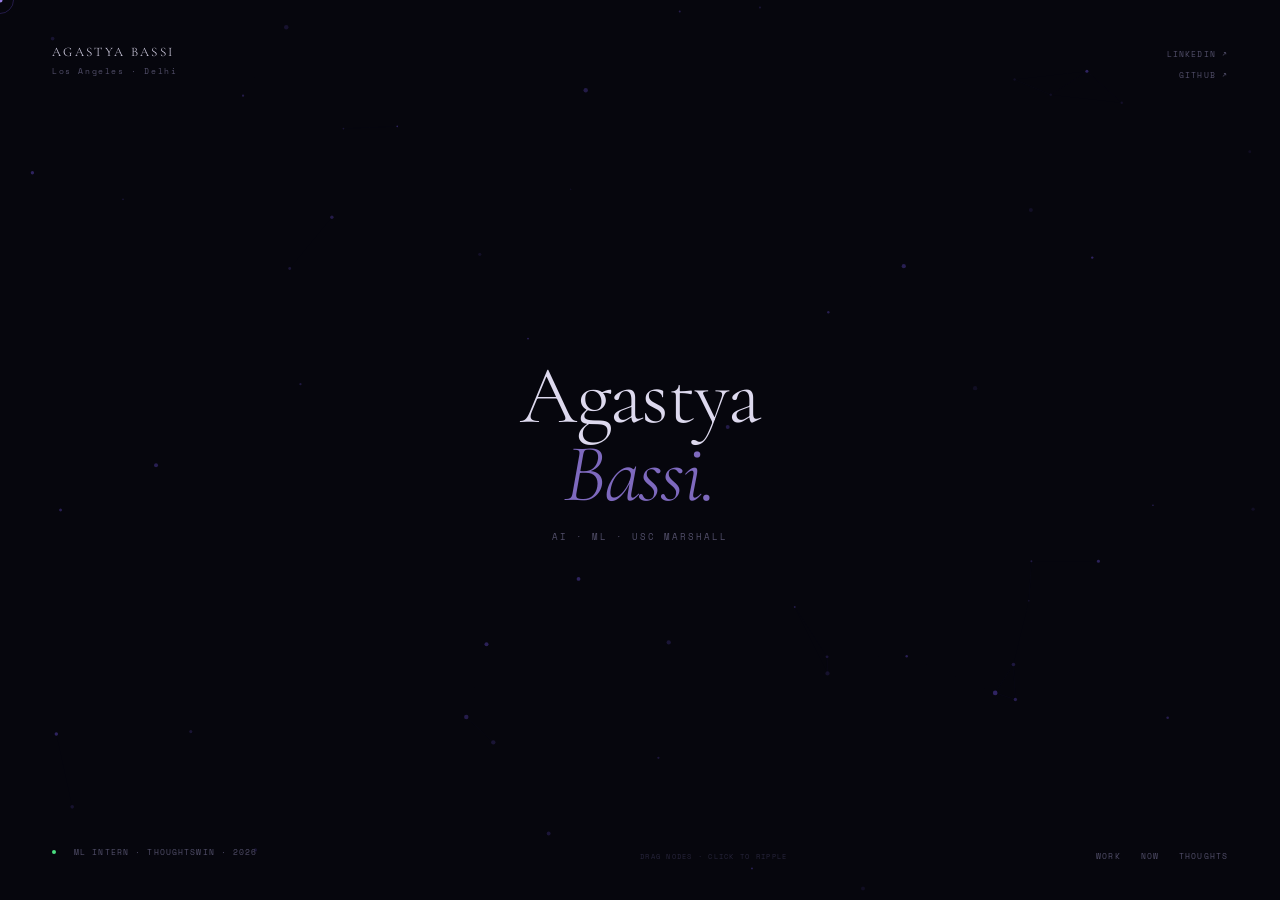
==== index.html @ 912f98a5 "Rename index (1).html to index.html" ====
<!DOCTYPE html>
<html lang="en">
<head>
<meta charset="UTF-8"/>
<meta name="viewport" content="width=device-width, initial-scale=1.0"/>
<title>Agastya Bassi</title>
<link rel="preconnect" href="https://fonts.googleapis.com"/>
<link rel="preconnect" href="https://fonts.gstatic.com" crossorigin/>
<link href="https://fonts.googleapis.com/css2?family=Cormorant+Garamond:ital,wght@0,300;0,400;1,300&family=Space+Mono:wght@400&display=swap" rel="stylesheet"/>
<style>
*,*::before,*::after{box-sizing:border-box;margin:0;padding:0}
:root{
  --p:#7c5cfc;
  --p2:rgba(124,92,252,.18);
  --text:#ddd9ee;
  --muted:#524f6a;
  --dim:#26243a;
  --mono:'Space Mono',monospace;
  --serif:'Cormorant Garamond',serif;
}
html,body{width:100%;height:100%;overflow:hidden;background:#06060d;color:var(--text);font-family:var(--mono);cursor:none}
canvas{position:fixed;inset:0;z-index:0}

/* cursor */
.cur{position:fixed;width:5px;height:5px;background:rgba(167,139,250,.9);border-radius:50%;pointer-events:none;z-index:999;transform:translate(-50%,-50%);transition:width .15s,height .15s,opacity .2s}
.cur-ring{position:fixed;width:28px;height:28px;border:1px solid rgba(124,92,252,.25);border-radius:50%;pointer-events:none;z-index:998;transform:translate(-50%,-50%);transition:width .3s,height .3s,border-color .3s}

/* ui layer */
#ui{position:fixed;inset:0;z-index:10;pointer-events:none}

.name-block{position:absolute;top:44px;left:52px;pointer-events:all}
.name-main{font-family:var(--serif);font-size:13px;font-weight:300;color:var(--text);letter-spacing:.18em;text-transform:uppercase;opacity:0;animation:fi 1.2s .3s forwards}
.name-sub{font-family:var(--mono);font-size:8px;color:var(--muted);letter-spacing:.2em;margin-top:5px;opacity:0;animation:fi 1.2s .6s forwards}

.links-block{position:absolute;top:48px;right:52px;display:flex;flex-direction:column;align-items:flex-end;gap:9px;pointer-events:all;opacity:0;animation:fi 1.2s .8s forwards}
.ext-link{font-family:var(--mono);font-size:8px;color:var(--muted);text-decoration:none;letter-spacing:.14em;text-transform:uppercase;transition:color .2s;position:relative}
.ext-link::after{content:'';position:absolute;bottom:-2px;left:0;right:0;height:1px;background:var(--p);transform:scaleX(0);transform-origin:right;transition:transform .25s}
.ext-link:hover{color:var(--text)}.ext-link:hover::after{transform:scaleX(1);transform-origin:left}

.hero-block{position:absolute;top:50%;left:50%;transform:translate(-50%,-50%);text-align:center;pointer-events:none}
.hero-title{font-family:var(--serif);font-size:clamp(48px,6.5vw,82px);font-weight:300;color:var(--text);line-height:.95;letter-spacing:-.02em;opacity:0;animation:fi 1.4s .5s forwards}
.hero-title em{font-style:italic;color:rgba(167,139,250,.75)}
.hero-role{font-family:var(--mono);font-size:9px;color:var(--muted);letter-spacing:.22em;text-transform:uppercase;margin-top:16px;opacity:0;animation:fi 1.2s 1s forwards}

.status-block{position:absolute;bottom:38px;left:52px;pointer-events:all;opacity:0;animation:fi 1.2s 1.2s forwards}
.status-dot{display:inline-block;width:4px;height:4px;border-radius:50%;background:#4ade80;margin-right:8px;animation:blink 3s ease-in-out infinite;vertical-align:middle}
@keyframes blink{0%,100%{opacity:1}50%{opacity:.25}}
.status-text{font-size:8px;color:var(--muted);letter-spacing:.14em;text-transform:uppercase;vertical-align:middle}

.nav-dots{position:absolute;bottom:34px;right:52px;display:flex;gap:20px;pointer-events:all;opacity:0;animation:fi 1.2s 1.4s forwards}
.nav-btn{font-family:var(--mono);font-size:8px;color:var(--muted);letter-spacing:.14em;text-transform:uppercase;background:none;border:none;cursor:none;padding:4px 0;transition:color .2s;position:relative}
.nav-btn::after{content:'';position:absolute;bottom:0;left:0;right:0;height:1px;background:var(--p);transform:scaleX(0);transform-origin:right;transition:transform .25s}
.nav-btn:hover,.nav-btn.active{color:var(--text)}
.nav-btn:hover::after,.nav-btn.active::after{transform:scaleX(1);transform-origin:left}

.hint{position:absolute;bottom:38px;left:50%;transform:translateX(-50%);font-size:7px;color:var(--dim);letter-spacing:.18em;text-transform:uppercase;opacity:0;animation:fi 1s 2.2s forwards;pointer-events:none;white-space:nowrap}

/* panel */
.panel{position:fixed;bottom:0;left:0;right:0;z-index:20;background:rgba(6,6,13,.93);backdrop-filter:blur(28px);border-top:1px solid rgba(124,92,252,.12);padding:44px 52px 48px;transform:translateY(100%);transition:transform .5s cubic-bezier(.16,1,.3,1);pointer-events:none;max-height:68vh;overflow-y:auto}
.panel.open{transform:translateY(0);pointer-events:all}
.panel-close{position:absolute;top:20px;right:52px;font-family:var(--mono);font-size:8px;color:var(--muted);letter-spacing:.14em;text-transform:uppercase;background:none;border:none;cursor:none;transition:color .2s}
.panel-close:hover{color:var(--text)}
.panel-label{font-family:var(--mono);font-size:8px;color:var(--p);letter-spacing:.22em;text-transform:uppercase;margin-bottom:28px;display:flex;align-items:center;gap:10px}
.panel-label::before{content:'';width:16px;height:1px;background:var(--p)}

/* work grid */
.work-grid{display:grid;grid-template-columns:repeat(auto-fit,minmax(240px,1fr));gap:1px;background:rgba(124,92,252,.08);border:1px solid rgba(124,92,252,.08)}
.work-item{background:rgba(6,6,13,.97);padding:22px 26px;transition:background .3s;position:relative;overflow:hidden}
.work-item::before{content:'';position:absolute;top:0;left:0;right:0;height:1px;background:var(--p);transform:scaleX(0);transition:transform .35s}
.work-item:hover{background:rgba(124,92,252,.04)}.work-item:hover::before{transform:scaleX(1)}
.work-org{font-size:8px;color:var(--p);letter-spacing:.16em;text-transform:uppercase;margin-bottom:7px}
.work-role{font-family:var(--serif);font-size:17px;font-weight:300;color:var(--text);margin-bottom:7px;line-height:1.2}
.work-desc{font-size:8px;color:var(--muted);line-height:1.9;letter-spacing:.03em}
.work-date{font-size:7px;color:var(--dim);letter-spacing:.1em;margin-top:10px;text-transform:uppercase}
.work-tags{display:flex;flex-wrap:wrap;gap:5px;margin-top:10px}
.wtag{font-size:7px;color:rgba(124,92,252,.7);background:rgba(124,92,252,.07);border:1px solid rgba(124,92,252,.15);padding:2px 7px;letter-spacing:.05em}

/* now cols */
.now-cols{display:grid;grid-template-columns:1fr 1fr 1fr;gap:44px}
.now-col-label{font-size:8px;color:var(--muted);letter-spacing:.18em;text-transform:uppercase;margin-bottom:18px;padding-bottom:10px;border-bottom:1px solid rgba(124,92,252,.1)}
.now-item{margin-bottom:16px}
.now-item-title{font-family:var(--serif);font-size:15px;font-weight:300;color:var(--text);margin-bottom:3px;line-height:1.2}
.now-item-sub{font-size:8px;color:var(--muted);letter-spacing:.04em;line-height:1.8}
.now-item-sub a{color:rgba(124,92,252,.8);text-decoration:none}
.now-item-sub a:hover{text-decoration:underline}

/* thoughts */
.thoughts-list{display:flex;flex-direction:column;gap:1px;background:rgba(124,92,252,.07);border:1px solid rgba(124,92,252,.08);max-width:780px}
.thought-row{background:rgba(6,6,13,.97);padding:18px 26px;display:flex;justify-content:space-between;align-items:baseline;gap:28px;transition:background .2s;cursor:none}
.thought-row:hover{background:rgba(124,92,252,.04)}
.thought-t{font-family:var(--serif);font-size:16px;font-weight:300;color:var(--text);line-height:1.3}
.thought-m{font-size:7px;color:var(--dim);letter-spacing:.1em;text-transform:uppercase;white-space:nowrap}

/* scrollbar */
.panel::-webkit-scrollbar{width:3px}.panel::-webkit-scrollbar-track{background:transparent}.panel::-webkit-scrollbar-thumb{background:var(--dim);border-radius:2px}

@keyframes fi{from{opacity:0;transform:translateY(5px)}to{opacity:1;transform:translateY(0)}}

@media(max-width:700px){
  .name-block{top:24px;left:22px}.links-block{top:24px;right:22px}
  .status-block{bottom:24px;left:22px}.nav-dots{bottom:20px;right:22px}
  .panel{padding:36px 22px 44px}.panel-close{right:22px}
  .now-cols{grid-template-columns:1fr;gap:28px}
  .hero-title{font-size:40px}
}
</style>
</head>
<body>

<div class="cur" id="cur"></div>
<div class="cur-ring" id="curRing"></div>
<canvas id="c"></canvas>

<div id="ui">
  <div class="name-block">
    <div class="name-main">Agastya Bassi</div>
    <div class="name-sub">Los Angeles · Delhi</div>
  </div>
  <div class="links-block">
    <a href="https://www.linkedin.com/in/agastya-bassi/" target="_blank" class="ext-link">LinkedIn ↗</a>
    <a href="https://github.com/agastya-bassi" target="_blank" class="ext-link">GitHub ↗</a>
  </div>
  <div class="hero-block">
    <div class="hero-title">Agastya<br><em>Bassi.</em></div>
    <div class="hero-role">AI · ML · USC Marshall</div>
  </div>
  <div class="status-block">
    <span class="status-dot"></span>
    <span class="status-text">ML Intern · ThoughtsWin · 2026</span>
  </div>
  <div class="nav-dots">
    <button class="nav-btn" data-panel="work">Work</button>
    <button class="nav-btn" data-panel="now">Now</button>
    <button class="nav-btn" data-panel="thoughts">Thoughts</button>
  </div>
  <div class="hint">drag nodes · click to ripple</div>
</div>

<!-- WORK -->
<div class="panel" id="panel-work">
  <button class="panel-close" data-close>Close ✕</button>
  <div class="panel-label">Work · 2025 – 2026</div>
  <div class="work-grid">
    <div class="work-item">
      <div class="work-org">ThoughtsWin</div>
      <div class="work-role">Machine Learning Intern</div>
      <div class="work-desc">ML Intern Summer '26 — core model development.</div>
      <div class="work-tags"><span class="wtag">ML</span><span class="wtag">2026</span></div>
      <div class="work-date">Jun 2026 — Present</div>
    </div>
    <div class="work-item">
      <div class="work-org">USC ACE Lab · Viterbi</div>
      <div class="work-role">Student Researcher</div>
      <div class="work-desc">Critical thinking model studying LLM × adult cognition. EEG pipelines, ICA artifact rejection, ERP analysis across theta / alpha / beta bands.</div>
      <div class="work-tags"><span class="wtag">EEG</span><span class="wtag">LLMs</span><span class="wtag">Python</span><span class="wtag">ICA</span></div>
      <div class="work-date">Feb 2026 — Present</div>
    </div>
    <div class="work-item">
      <div class="work-org">Parkzy · Marshall AI Assoc.</div>
      <div class="work-role">Lead ML Developer</div>
      <div class="work-desc">XGBoost / LightGBM engine forecasting real-time parking availability — geospatial feature engineering on occupancy + sensor data.</div>
      <div class="work-tags"><span class="wtag">XGBoost</span><span class="wtag">LightGBM</span><span class="wtag">Geospatial</span></div>
      <div class="work-date">Feb — May 2026</div>
    </div>
    <div class="work-item">
      <div class="work-org">Stealth Startup</div>
      <div class="work-role">Co-Founder</div>
      <div class="work-desc">Building something. Details soon.</div>
      <div class="work-tags"><span class="wtag">Founding</span><span class="wtag">2026</span></div>
      <div class="work-date">Mar 2026</div>
    </div>
    <div class="work-item">
      <div class="work-org">MOVE · Marshall</div>
      <div class="work-role">Initiative Lead & Developer</div>
      <div class="work-desc">Quantitative ESG analytics for large-cap tech. Multi-factor prediction model in Python + R.</div>
      <div class="work-tags"><span class="wtag">ESG</span><span class="wtag">Python</span><span class="wtag">R</span></div>
      <div class="work-date">Sep — Dec 2025</div>
    </div>
    <div class="work-item">
      <div class="work-org">Paisalo Digital</div>
      <div class="work-role">CS Developer Intern</div>
      <div class="work-desc">BERT sentiment model for microfinance policy analysis. ~90% accuracy on rural loan recipient data.</div>
      <div class="work-tags"><span class="wtag">BERT</span><span class="wtag">NLP</span></div>
      <div class="work-date">Jun — Aug 2024</div>
    </div>
  </div>
</div>

<!-- NOW -->
<div class="panel" id="panel-now">
  <button class="panel-close" data-close>Close ✕</button>
  <div class="panel-label">Now</div>
  <div class="now-cols">
    <div>
      <div class="now-col-label">Building</div>
      <div class="now-item">
        <div class="now-item-title">F1 Undercut Predictor</div>
        <div class="now-item-sub">ML model predicting pit stop strategy outcomes — 200+ events, 2023 season.<br><a href="https://github.com/agastya-bassi/f1-undercut-predictor" target="_blank">GitHub ↗</a></div>
      </div>
      <div class="now-item">
        <div class="now-item-title">Pair Trading Backtester</div>
        <div class="now-item-sub">Z-score mean reversion across any stock pair.<br><a href="https://github.com/agastya-bassi/pairs-trading-backtester" target="_blank">GitHub ↗</a></div>
      </div>
      <div class="now-item">
        <div class="now-item-title">Stealth Startup</div>
        <div class="now-item-sub">Co-founding something. More soon.</div>
      </div>
    </div>
    <div>
      <div class="now-col-label">Researching</div>
      <div class="now-item">
        <div class="now-item-title">LLMs × Cognition</div>
        <div class="now-item-sub">How do LLMs change the way adults reason? Running EEG studies at USC ACE Lab.</div>
      </div>
      <div class="now-item">
        <div class="now-item-title">Geospatial ML</div>
        <div class="now-item-sub">Extracting behavioral signal from spatial + occupancy data. Parking availability as a prediction problem.</div>
      </div>
    </div>
    <div>
      <div class="now-col-label">At USC</div>
      <div class="now-item">
        <div class="now-item-title">B.S. AI for Business</div>
        <div class="now-item-sub">Marshall × Viterbi. Dean's List, all semesters. 2025–2029.</div>
      </div>
      <div class="now-item">
        <div class="now-item-title">Marshall AI Association</div>
        <div class="now-item-sub">Director, Fall '26.</div>
      </div>
      <div class="now-item">
        <div class="now-item-title">Certifications</div>
        <div class="now-item-sub">Anthropic MCP · HubSpot Digital Marketing · DeepLearning.AI Supervised ML</div>
      </div>
    </div>
  </div>
</div>

<!-- THOUGHTS -->
<div class="panel" id="panel-thoughts">
  <button class="panel-close" data-close>Close ✕</button>
  <div class="panel-label">Thoughts</div>
  <div class="thoughts-list">
    <div class="thought-row"><div class="thought-t">What EEG data taught me about trusting AI outputs</div><div class="thought-m">Jun 2026 · Cognition</div></div>
    <div class="thought-row"><div class="thought-t">Why geospatial ML is underrated in product thinking</div><div class="thought-m">May 2026 · ML</div></div>
    <div class="thought-row"><div class="thought-t">The gap between a model that works and a model that ships</div><div class="thought-m">Apr 2026 · Engineering</div></div>
    <div class="thought-row"><div class="thought-t">On founding things before you're ready</div><div class="thought-m">Mar 2026 · Startups</div></div>
    <div class="thought-row"><div class="thought-t">ESG data is messier than anyone admits</div><div class="thought-m">Dec 2025 · Research</div></div>
  </div>
</div>

<script>
// ── CURSOR ──────────────────────────────────────
const cur=document.getElementById('cur'),ring=document.getElementById('curRing');
let mx=0,my=0,rx=0,ry=0;
document.addEventListener('mousemove',e=>{mx=e.clientX;my=e.clientY});
(function ac(){
  cur.style.left=mx+'px';cur.style.top=my+'px';
  rx+=(mx-rx)*.1;ry+=(my-ry)*.1;
  ring.style.left=rx+'px';ring.style.top=ry+'px';
  requestAnimationFrame(ac);
})();
document.querySelectorAll('a,button').forEach(el=>{
  el.addEventListener('mouseenter',()=>{cur.style.width='12px';cur.style.height='12px';ring.style.borderColor='rgba(124,92,252,.45)'});
  el.addEventListener('mouseleave',()=>{cur.style.width='5px';cur.style.height='5px';ring.style.borderColor='rgba(124,92,252,.25)'});
});

// ── NEURAL FIELD ────────────────────────────────
const canvas=document.getElementById('c');
const ctx=canvas.getContext('2d');
let W,H;
function resize(){W=canvas.width=window.innerWidth;H=canvas.height=window.innerHeight}
window.addEventListener('resize',()=>{resize();init()});
resize();

const N=55;          // node count — fewer = calmer
const MAX_D=140;     // connection distance
const SPEED=0.18;    // drift speed — very slow

// mouse state
let mouse={x:-9999,y:-9999,down:false};
document.addEventListener('mousemove',e=>{mouse.x=e.clientX;mouse.y=e.clientY});

// ripple on click
let ripples=[];
document.addEventListener('click',e=>{
  // skip if panel is open / clicking ui
  if(e.target.closest('.panel')||e.target.closest('#ui')) return;
  ripples.push({x:e.clientX,y:e.clientY,r:0,max:180,alpha:0.5});
});

// nodes
let nodes=[];
class Node{
  constructor(spread){
    this.x=Math.random()*W;
    this.y=spread?Math.random()*H:Math.random()*H;
    this.vx=(Math.random()-.5)*SPEED;
    this.vy=(Math.random()-.5)*SPEED;
    this.r=Math.random()*1.6+0.8;
    this.alpha=Math.random()*.28+.08;
    // drag state
    this.dragged=false;
    this.tx=this.x;this.ty=this.y;
  }
  update(){
    if(this.dragged) return;

    // mouse repel — gentle push away
    const dm=Math.hypot(mouse.x-this.x,mouse.y-this.y);
    if(dm<90){
      const force=(1-dm/90)*0.4;
      this.x-=(mouse.x-this.x)/dm*force;
      this.y-=(mouse.y-this.y)/dm*force;
    }

    // ripple push
    ripples.forEach(rp=>{
      const dr=Math.hypot(rp.x-this.x,rp.y-this.y);
      const waveDist=Math.abs(dr-rp.r);
      if(waveDist<18){
        const force=(1-waveDist/18)*1.2;
        const angle=Math.atan2(this.y-rp.y,this.x-rp.x);
        this.vx+=Math.cos(angle)*force*.04;
        this.vy+=Math.sin(angle)*force*.04;
      }
    });

    // dampen + drift
    this.vx*=0.992;
    this.vy*=0.992;
    // re-add tiny drift to avoid total stop
    if(Math.abs(this.vx)<0.02) this.vx+=(Math.random()-.5)*0.02;
    if(Math.abs(this.vy)<0.02) this.vy+=(Math.random()-.5)*0.02;
    // cap speed
    const spd=Math.hypot(this.vx,this.vy);
    if(spd>0.6){this.vx=this.vx/spd*0.6;this.vy=this.vy/spd*0.6;}

    this.x+=this.vx;
    this.y+=this.vy;
    if(this.x<-20)this.x=W+20;
    if(this.x>W+20)this.x=-20;
    if(this.y<-20)this.y=H+20;
    if(this.y>H+20)this.y=-20;
  }
}

function init(){nodes=Array.from({length:N},(_,i)=>new Node(true))}
init();

// drag
let dragNode=null;
canvas.addEventListener('mousedown',e=>{
  if(e.target!==canvas)return;
  // find nearest node within 28px
  let best=null,bd=28;
  nodes.forEach(n=>{
    const d=Math.hypot(n.x-e.clientX,n.y-e.clientY);
    if(d<bd){bd=d;best=n;}
  });
  if(best){dragNode=best;dragNode.dragged=true;}
});
canvas.addEventListener('mousemove',e=>{
  if(dragNode){dragNode.x=e.clientX;dragNode.y=e.clientY;}
});
canvas.addEventListener('mouseup',()=>{
  if(dragNode){dragNode.dragged=false;dragNode=null;}
});

let frame=0;
function draw(){
  ctx.clearRect(0,0,W,H);
  frame++;

  // ripples
  ripples=ripples.filter(r=>r.alpha>0.01);
  ripples.forEach(r=>{
    r.r+=3.2;
    r.alpha*=0.955;
    ctx.beginPath();
    ctx.arc(r.x,r.y,r.r,0,Math.PI*2);
    ctx.strokeStyle=`rgba(124,92,252,${r.alpha*0.35})`;
    ctx.lineWidth=1;
    ctx.stroke();
  });

  // edges
  for(let i=0;i<nodes.length;i++){
    const a=nodes[i];
    for(let j=i+1;j<nodes.length;j++){
      const b=nodes[j];
      const d=Math.hypot(b.x-a.x,b.y-a.y);
      if(d<MAX_D){
        const t=1-d/MAX_D;
        // mouse proximity brightens edge
        const dm=Math.min(
          Math.hypot(mouse.x-a.x,mouse.y-a.y),
          Math.hypot(mouse.x-b.x,mouse.y-b.y)
        );
        const boost=dm<120?((1-dm/120)*0.22):0;
        const alpha=t*t*0.1+boost;
        ctx.beginPath();
        ctx.moveTo(a.x,a.y);
        ctx.lineTo(b.x,b.y);
        ctx.strokeStyle=`rgba(124,92,252,${Math.min(alpha,.32)})`;
        ctx.lineWidth=0.4;
        ctx.stroke();
      }
    }
    // mouse edge — very subtle
    const dm=Math.hypot(mouse.x-a.x,mouse.y-a.y);
    if(dm<MAX_D*1.2){
      const alpha=(1-dm/(MAX_D*1.2))*0.12;
      ctx.beginPath();
      ctx.moveTo(a.x,a.y);
      ctx.lineTo(mouse.x,mouse.y);
      ctx.strokeStyle=`rgba(167,139,250,${alpha})`;
      ctx.lineWidth=0.35;
      ctx.stroke();
    }
    a.update();
  }

  // nodes
  nodes.forEach(n=>{
    // very subtle glow on dragged node
    if(n.dragged){
      ctx.beginPath();
      ctx.arc(n.x,n.y,n.r*5,0,Math.PI*2);
      const g=ctx.createRadialGradient(n.x,n.y,0,n.x,n.y,n.r*5);
      g.addColorStop(0,'rgba(167,139,250,.12)');
      g.addColorStop(1,'rgba(167,139,250,0)');
      ctx.fillStyle=g;
      ctx.fill();
    }
    ctx.beginPath();
    ctx.arc(n.x,n.y,n.r,0,Math.PI*2);
    // slightly brighter near mouse
    const dm=Math.hypot(mouse.x-n.x,mouse.y-n.y);
    const boost=dm<100?(1-dm/100)*0.3:0;
    ctx.fillStyle=`rgba(124,92,252,${Math.min(n.alpha+boost,.55)})`;
    ctx.fill();
  });

  requestAnimationFrame(draw);
}
draw();

// ── PANELS ──────────────────────────────────────
const panels=document.querySelectorAll('.panel');
let active=null;
document.querySelectorAll('[data-panel]').forEach(btn=>{
  btn.addEventListener('click',()=>{
    const panel=document.getElementById('panel-'+btn.dataset.panel);
    document.querySelectorAll('.nav-btn').forEach(b=>b.classList.remove('active'));
    if(active===panel){panel.classList.remove('open');active=null;}
    else{
      panels.forEach(p=>p.classList.remove('open'));
      panel.classList.add('open');active=panel;
      btn.classList.add('active');
    }
  });
});
document.querySelectorAll('[data-close]').forEach(btn=>{
  btn.addEventListener('click',()=>{
    panels.forEach(p=>p.classList.remove('open'));
    document.querySelectorAll('.nav-btn').forEach(b=>b.classList.remove('active'));
    active=null;
  });
});
document.addEventListener('keydown',e=>{
  if(e.key==='Escape'){panels.forEach(p=>p.classList.remove('open'));active=null;document.querySelectorAll('.nav-btn').forEach(b=>b.classList.remove('active'));}
});
</script>
</body>
</html>
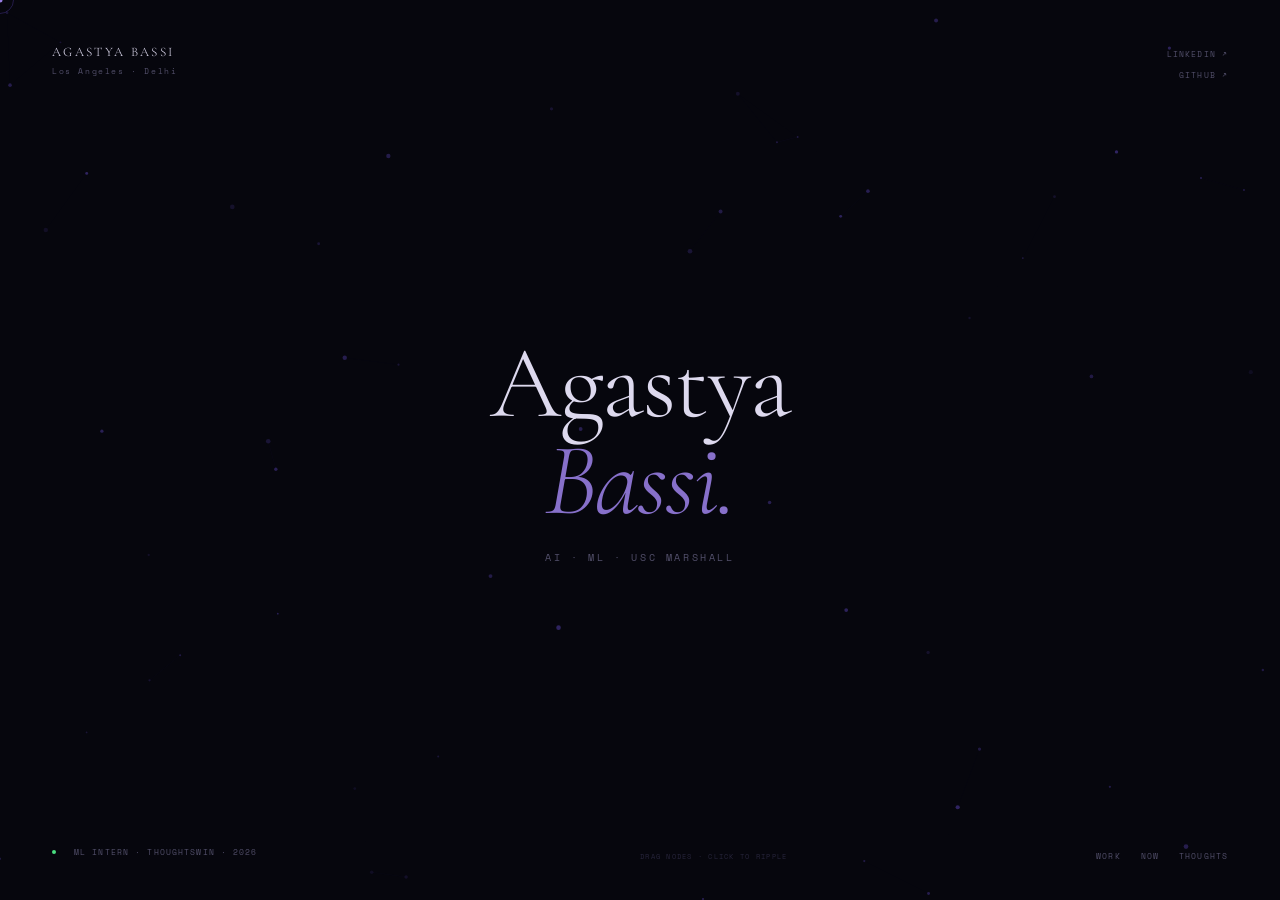
==== commit 7b57165b: "Add files via upload" ====
--- a/index.html
+++ b/index.html
@@ -37,10 +37,10 @@
 .ext-link::after{content:'';position:absolute;bottom:-2px;left:0;right:0;height:1px;background:var(--p);transform:scaleX(0);transform-origin:right;transition:transform .25s}
 .ext-link:hover{color:var(--text)}.ext-link:hover::after{transform:scaleX(1);transform-origin:left}
 
-.hero-block{position:absolute;top:50%;left:50%;transform:translate(-50%,-50%);text-align:center;pointer-events:none}
-.hero-title{font-family:var(--serif);font-size:clamp(48px,6.5vw,82px);font-weight:300;color:var(--text);line-height:.95;letter-spacing:-.02em;opacity:0;animation:fi 1.4s .5s forwards}
-.hero-title em{font-style:italic;color:rgba(167,139,250,.75)}
-.hero-role{font-family:var(--mono);font-size:9px;color:var(--muted);letter-spacing:.22em;text-transform:uppercase;margin-top:16px;opacity:0;animation:fi 1.2s 1s forwards}
+.hero-block{position:absolute;top:50%;left:50%;transform:translate(-50%,-50%);text-align:center;pointer-events:none;width:100%}
+.hero-title{font-family:'Cormorant Garamond',Georgia,'Times New Roman',serif;font-size:clamp(64px,8vw,108px);font-weight:300;color:var(--text);line-height:.95;letter-spacing:-.02em;opacity:0;animation:fi 1.4s .5s forwards}
+.hero-title em{font-style:italic;color:rgba(167,139,250,.8);display:block}
+.hero-role{font-family:'Space Mono',monospace;font-size:10px;color:var(--muted);letter-spacing:.26em;text-transform:uppercase;margin-top:20px;opacity:0;animation:fi 1.2s 1s forwards}
 
 .status-block{position:absolute;bottom:38px;left:52px;pointer-events:all;opacity:0;animation:fi 1.2s 1.2s forwards}
 .status-dot{display:inline-block;width:4px;height:4px;border-radius:50%;background:#4ade80;margin-right:8px;animation:blink 3s ease-in-out infinite;vertical-align:middle}
@@ -56,7 +56,7 @@
 .hint{position:absolute;bottom:38px;left:50%;transform:translateX(-50%);font-size:7px;color:var(--dim);letter-spacing:.18em;text-transform:uppercase;opacity:0;animation:fi 1s 2.2s forwards;pointer-events:none;white-space:nowrap}
 
 /* panel */
-.panel{position:fixed;bottom:0;left:0;right:0;z-index:20;background:rgba(6,6,13,.93);backdrop-filter:blur(28px);border-top:1px solid rgba(124,92,252,.12);padding:44px 52px 48px;transform:translateY(100%);transition:transform .5s cubic-bezier(.16,1,.3,1);pointer-events:none;max-height:68vh;overflow-y:auto}
+.panel{position:fixed;bottom:0;left:0;right:0;z-index:20;background:rgba(6,6,13,.93);backdrop-filter:blur(28px);border-top:1px solid rgba(124,92,252,.12);padding:44px 52px 52px;transform:translateY(100%);transition:transform .5s cubic-bezier(.16,1,.3,1);pointer-events:none;max-height:75vh;overflow-y:auto}
 .panel.open{transform:translateY(0);pointer-events:all}
 .panel-close{position:absolute;top:20px;right:52px;font-family:var(--mono);font-size:8px;color:var(--muted);letter-spacing:.14em;text-transform:uppercase;background:none;border:none;cursor:none;transition:color .2s}
 .panel-close:hover{color:var(--text)}
@@ -64,32 +64,32 @@
 .panel-label::before{content:'';width:16px;height:1px;background:var(--p)}
 
 /* work grid */
-.work-grid{display:grid;grid-template-columns:repeat(auto-fit,minmax(240px,1fr));gap:1px;background:rgba(124,92,252,.08);border:1px solid rgba(124,92,252,.08)}
-.work-item{background:rgba(6,6,13,.97);padding:22px 26px;transition:background .3s;position:relative;overflow:hidden}
+.work-grid{display:grid;grid-template-columns:repeat(3,1fr);gap:1px;background:rgba(124,92,252,.08);border:1px solid rgba(124,92,252,.08)}
+.work-item{background:rgba(6,6,13,.97);padding:32px 30px;transition:background .3s;position:relative;overflow:hidden;display:flex;flex-direction:column}
 .work-item::before{content:'';position:absolute;top:0;left:0;right:0;height:1px;background:var(--p);transform:scaleX(0);transition:transform .35s}
-.work-item:hover{background:rgba(124,92,252,.04)}.work-item:hover::before{transform:scaleX(1)}
-.work-org{font-size:8px;color:var(--p);letter-spacing:.16em;text-transform:uppercase;margin-bottom:7px}
-.work-role{font-family:var(--serif);font-size:17px;font-weight:300;color:var(--text);margin-bottom:7px;line-height:1.2}
-.work-desc{font-size:8px;color:var(--muted);line-height:1.9;letter-spacing:.03em}
-.work-date{font-size:7px;color:var(--dim);letter-spacing:.1em;margin-top:10px;text-transform:uppercase}
-.work-tags{display:flex;flex-wrap:wrap;gap:5px;margin-top:10px}
-.wtag{font-size:7px;color:rgba(124,92,252,.7);background:rgba(124,92,252,.07);border:1px solid rgba(124,92,252,.15);padding:2px 7px;letter-spacing:.05em}
+.work-item:hover{background:rgba(124,92,252,.05)}.work-item:hover::before{transform:scaleX(1)}
+.work-org{font-size:9px;color:var(--p);letter-spacing:.16em;text-transform:uppercase;margin-bottom:10px}
+.work-role{font-family:'Cormorant Garamond',Georgia,serif;font-size:22px;font-weight:300;color:var(--text);margin-bottom:10px;line-height:1.2}
+.work-desc{font-size:9px;color:var(--muted);line-height:1.9;letter-spacing:.03em;flex:1}
+.work-date{font-size:8px;color:var(--dim);letter-spacing:.1em;margin-top:14px;text-transform:uppercase}
+.work-tags{display:flex;flex-wrap:wrap;gap:5px;margin-top:12px}
+.wtag{font-size:8px;color:rgba(124,92,252,.75);background:rgba(124,92,252,.07);border:1px solid rgba(124,92,252,.18);padding:3px 9px;letter-spacing:.05em}
 
 /* now cols */
 .now-cols{display:grid;grid-template-columns:1fr 1fr 1fr;gap:44px}
-.now-col-label{font-size:8px;color:var(--muted);letter-spacing:.18em;text-transform:uppercase;margin-bottom:18px;padding-bottom:10px;border-bottom:1px solid rgba(124,92,252,.1)}
-.now-item{margin-bottom:16px}
-.now-item-title{font-family:var(--serif);font-size:15px;font-weight:300;color:var(--text);margin-bottom:3px;line-height:1.2}
-.now-item-sub{font-size:8px;color:var(--muted);letter-spacing:.04em;line-height:1.8}
+.now-col-label{font-size:9px;color:var(--muted);letter-spacing:.18em;text-transform:uppercase;margin-bottom:20px;padding-bottom:12px;border-bottom:1px solid rgba(124,92,252,.1)}
+.now-item{margin-bottom:20px}
+.now-item-title{font-family:'Cormorant Garamond',Georgia,serif;font-size:18px;font-weight:300;color:var(--text);margin-bottom:5px;line-height:1.2}
+.now-item-sub{font-size:9px;color:var(--muted);letter-spacing:.04em;line-height:1.9}
 .now-item-sub a{color:rgba(124,92,252,.8);text-decoration:none}
 .now-item-sub a:hover{text-decoration:underline}
 
 /* thoughts */
-.thoughts-list{display:flex;flex-direction:column;gap:1px;background:rgba(124,92,252,.07);border:1px solid rgba(124,92,252,.08);max-width:780px}
-.thought-row{background:rgba(6,6,13,.97);padding:18px 26px;display:flex;justify-content:space-between;align-items:baseline;gap:28px;transition:background .2s;cursor:none}
+.thoughts-list{display:flex;flex-direction:column;gap:1px;background:rgba(124,92,252,.07);border:1px solid rgba(124,92,252,.08);max-width:820px}
+.thought-row{background:rgba(6,6,13,.97);padding:22px 30px;display:flex;justify-content:space-between;align-items:baseline;gap:28px;transition:background .2s;cursor:none}
 .thought-row:hover{background:rgba(124,92,252,.04)}
-.thought-t{font-family:var(--serif);font-size:16px;font-weight:300;color:var(--text);line-height:1.3}
-.thought-m{font-size:7px;color:var(--dim);letter-spacing:.1em;text-transform:uppercase;white-space:nowrap}
+.thought-t{font-family:'Cormorant Garamond',Georgia,serif;font-size:19px;font-weight:300;color:var(--text);line-height:1.3}
+.thought-m{font-size:8px;color:var(--dim);letter-spacing:.1em;text-transform:uppercase;white-space:nowrap}
 
 /* scrollbar */
 .panel::-webkit-scrollbar{width:3px}.panel::-webkit-scrollbar-track{background:transparent}.panel::-webkit-scrollbar-thumb{background:var(--dim);border-radius:2px}
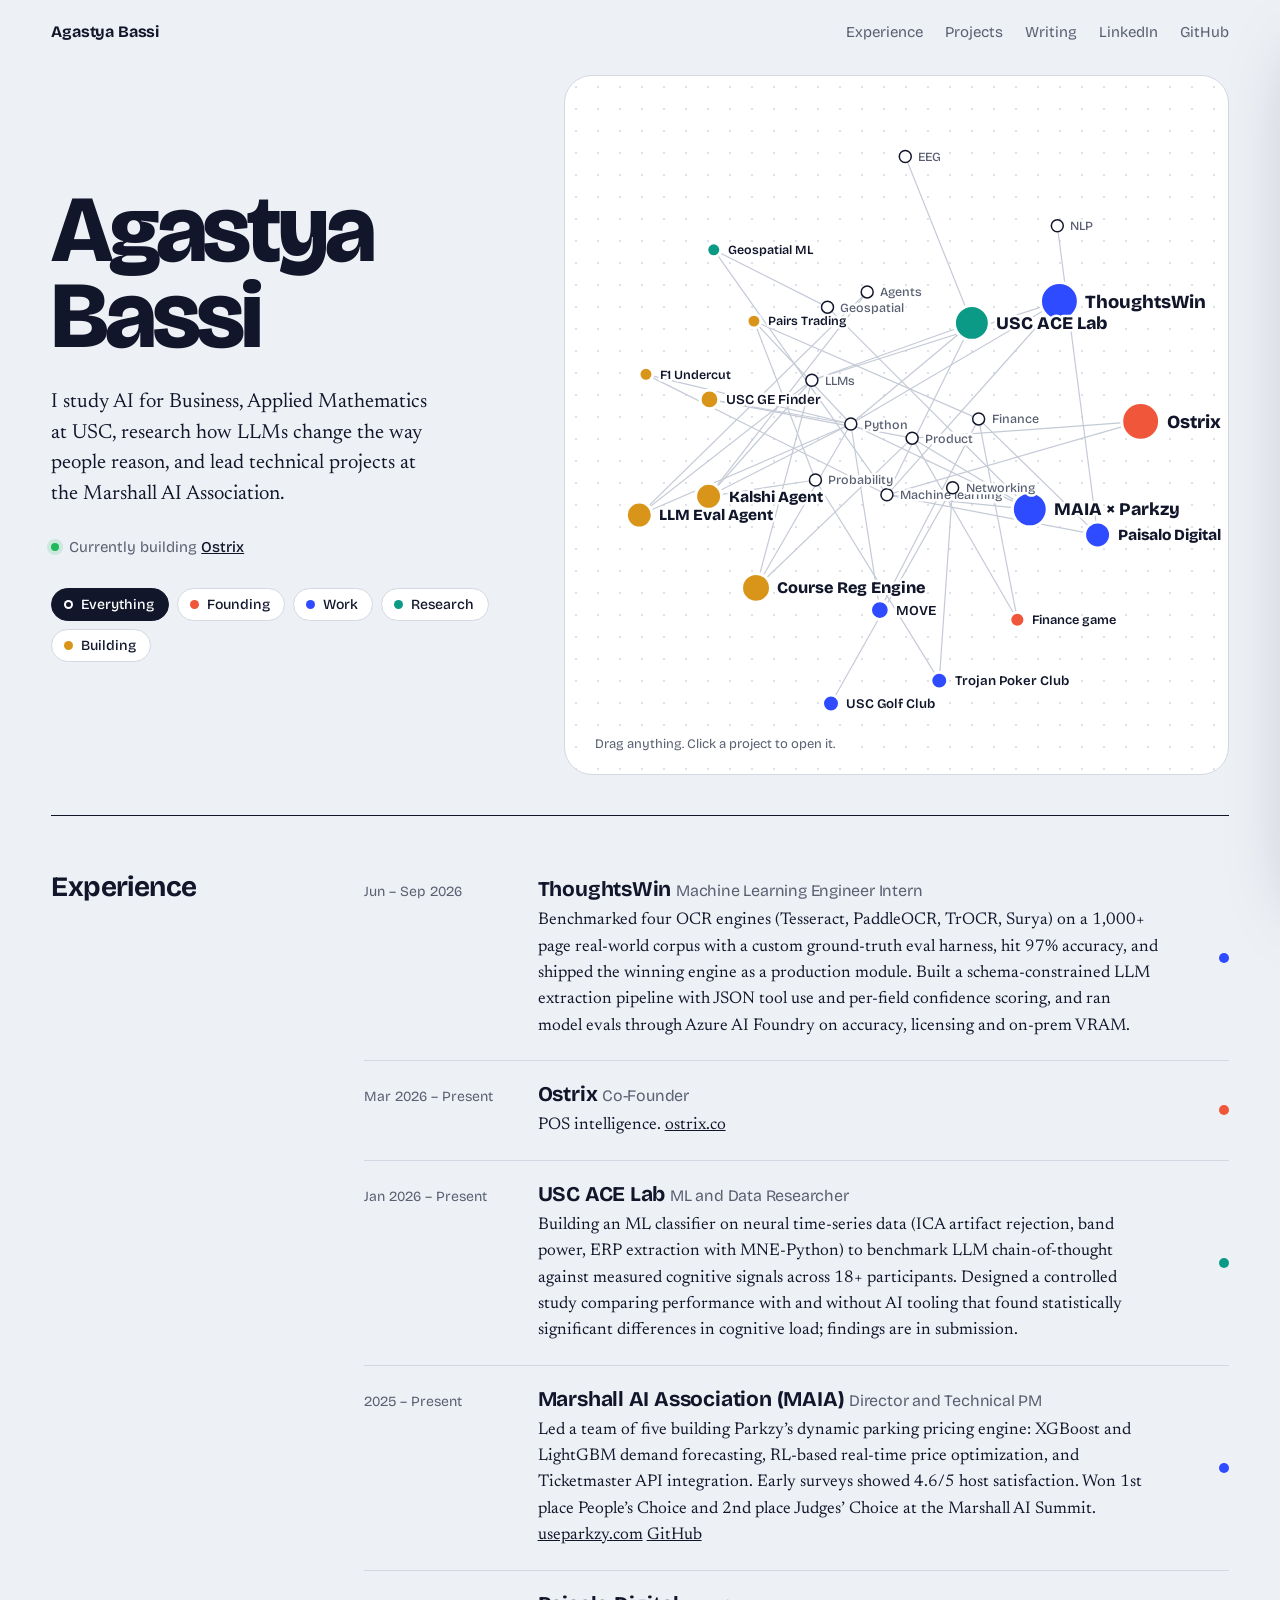
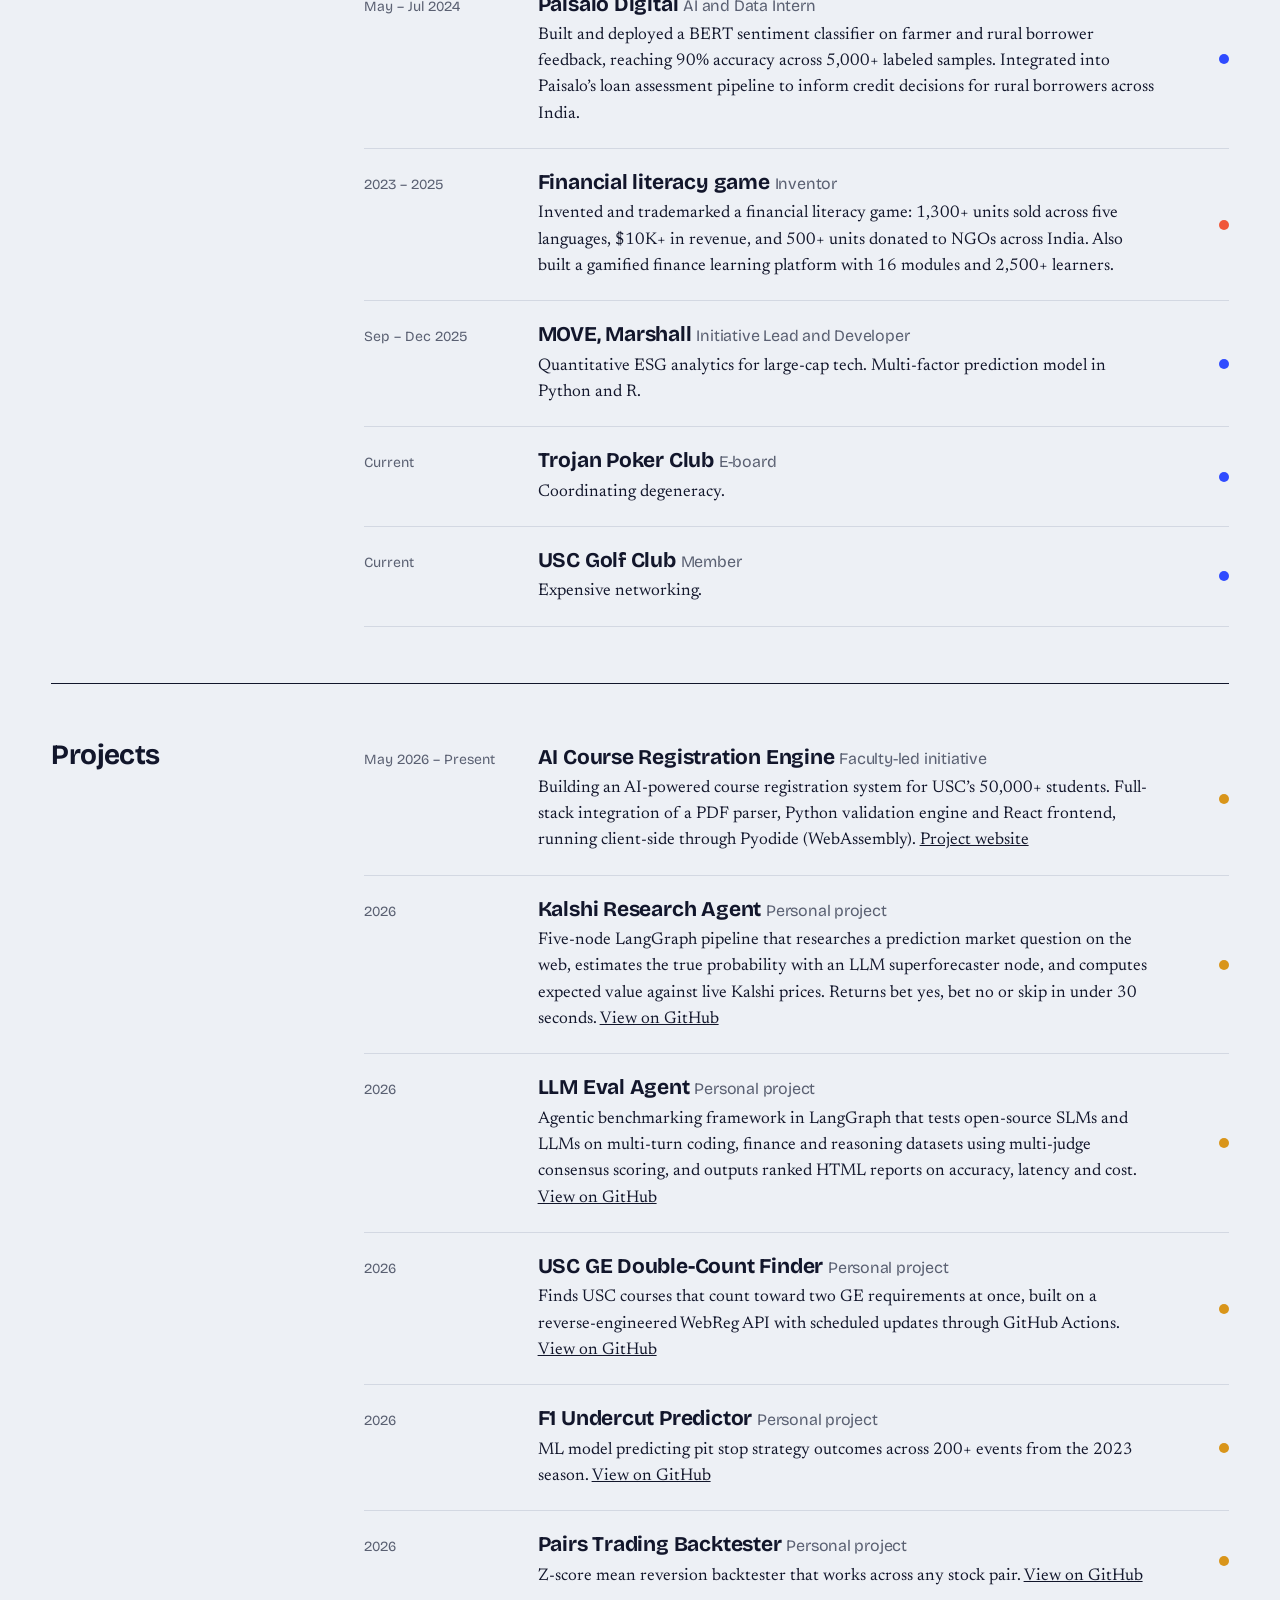
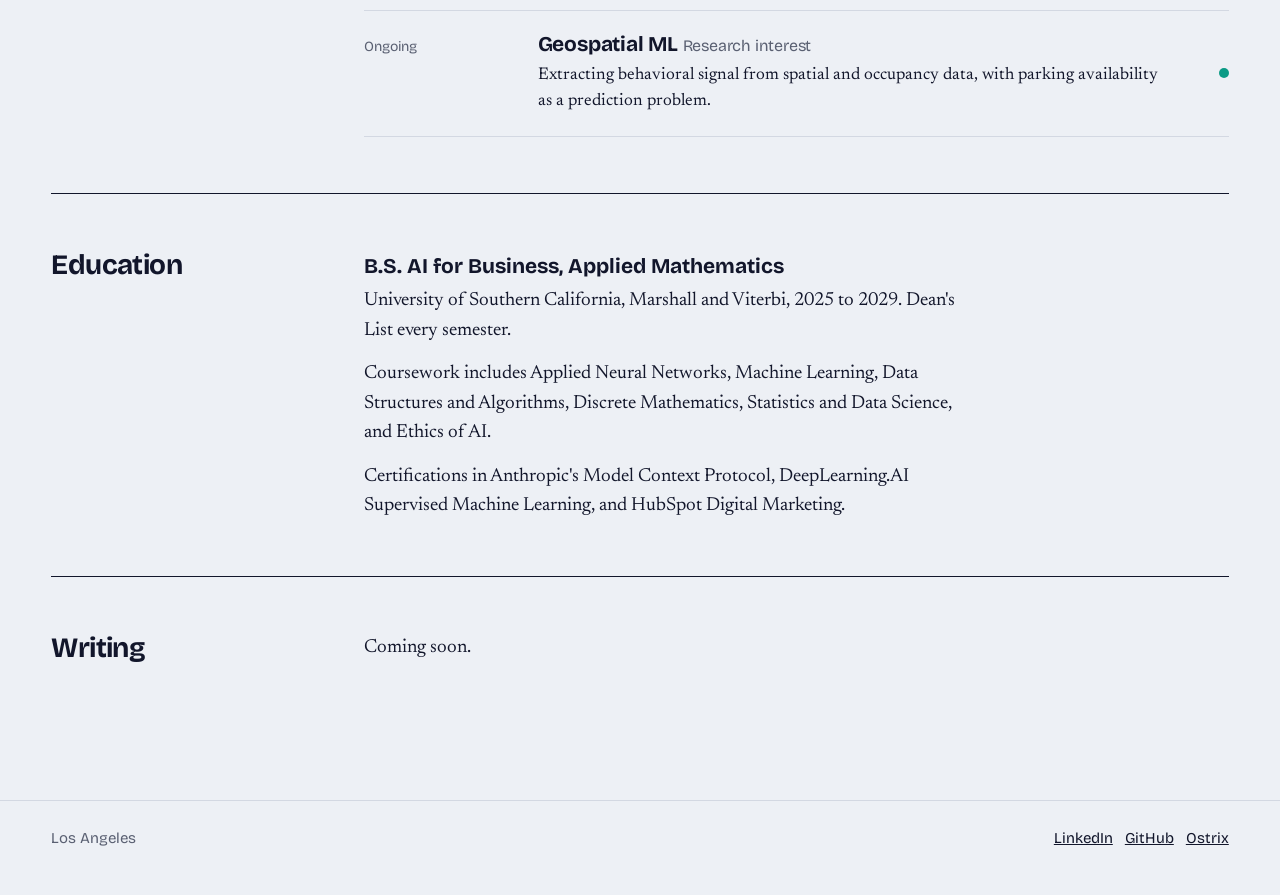
==== commit e674252c: "Redesign: light theme, interactive map, updated content" ====
--- a/index.html
+++ b/index.html
@@ -2,474 +2,530 @@
 <html lang="en">
 <head>
 <meta charset="UTF-8"/>
-<meta name="viewport" content="width=device-width, initial-scale=1.0"/>
+<meta name="viewport" content="width=device-width, initial-scale=1"/>
+<meta name="color-scheme" content="light"/>
 <title>Agastya Bassi</title>
+<meta name="description" content="Agastya Bassi studies AI for Business and Applied Mathematics at USC, researches LLMs and cognition, and is building Ostrix."/>
 <link rel="preconnect" href="https://fonts.googleapis.com"/>
 <link rel="preconnect" href="https://fonts.gstatic.com" crossorigin/>
-<link href="https://fonts.googleapis.com/css2?family=Cormorant+Garamond:ital,wght@0,300;0,400;1,300&family=Space+Mono:wght@400&display=swap" rel="stylesheet"/>
+<link href="https://fonts.googleapis.com/css2?family=Bricolage+Grotesque:opsz,wght@12..96,400;12..96,500;12..96,700;12..96,800&family=Newsreader:ital,opsz,wght@0,6..72,400;1,6..72,400&display=swap" rel="stylesheet"/>
 <style>
 *,*::before,*::after{box-sizing:border-box;margin:0;padding:0}
 :root{
-  --p:#7c5cfc;
-  --p2:rgba(124,92,252,.18);
-  --text:#ddd9ee;
-  --muted:#524f6a;
-  --dim:#26243a;
-  --mono:'Space Mono',monospace;
-  --serif:'Cormorant Garamond',serif;
-}
-html,body{width:100%;height:100%;overflow:hidden;background:#06060d;color:var(--text);font-family:var(--mono);cursor:none}
-canvas{position:fixed;inset:0;z-index:0}
-
-/* cursor */
-.cur{position:fixed;width:5px;height:5px;background:rgba(167,139,250,.9);border-radius:50%;pointer-events:none;z-index:999;transform:translate(-50%,-50%);transition:width .15s,height .15s,opacity .2s}
-.cur-ring{position:fixed;width:28px;height:28px;border:1px solid rgba(124,92,252,.25);border-radius:50%;pointer-events:none;z-index:998;transform:translate(-50%,-50%);transition:width .3s,height .3s,border-color .3s}
-
-/* ui layer */
-#ui{position:fixed;inset:0;z-index:10;pointer-events:none}
-
-.name-block{position:absolute;top:44px;left:52px;pointer-events:all}
-.name-main{font-family:var(--serif);font-size:13px;font-weight:300;color:var(--text);letter-spacing:.18em;text-transform:uppercase;opacity:0;animation:fi 1.2s .3s forwards}
-.name-sub{font-family:var(--mono);font-size:8px;color:var(--muted);letter-spacing:.2em;margin-top:5px;opacity:0;animation:fi 1.2s .6s forwards}
-
-.links-block{position:absolute;top:48px;right:52px;display:flex;flex-direction:column;align-items:flex-end;gap:9px;pointer-events:all;opacity:0;animation:fi 1.2s .8s forwards}
-.ext-link{font-family:var(--mono);font-size:8px;color:var(--muted);text-decoration:none;letter-spacing:.14em;text-transform:uppercase;transition:color .2s;position:relative}
-.ext-link::after{content:'';position:absolute;bottom:-2px;left:0;right:0;height:1px;background:var(--p);transform:scaleX(0);transform-origin:right;transition:transform .25s}
-.ext-link:hover{color:var(--text)}.ext-link:hover::after{transform:scaleX(1);transform-origin:left}
-
-.hero-block{position:absolute;top:50%;left:50%;transform:translate(-50%,-50%);text-align:center;pointer-events:none;width:100%}
-.hero-title{font-family:'Cormorant Garamond',Georgia,'Times New Roman',serif;font-size:clamp(64px,8vw,108px);font-weight:300;color:var(--text);line-height:.95;letter-spacing:-.02em;opacity:0;animation:fi 1.4s .5s forwards}
-.hero-title em{font-style:italic;color:rgba(167,139,250,.8);display:block}
-.hero-role{font-family:'Space Mono',monospace;font-size:10px;color:var(--muted);letter-spacing:.26em;text-transform:uppercase;margin-top:20px;opacity:0;animation:fi 1.2s 1s forwards}
-
-.status-block{position:absolute;bottom:38px;left:52px;pointer-events:all;opacity:0;animation:fi 1.2s 1.2s forwards}
-.status-dot{display:inline-block;width:4px;height:4px;border-radius:50%;background:#4ade80;margin-right:8px;animation:blink 3s ease-in-out infinite;vertical-align:middle}
-@keyframes blink{0%,100%{opacity:1}50%{opacity:.25}}
-.status-text{font-size:8px;color:var(--muted);letter-spacing:.14em;text-transform:uppercase;vertical-align:middle}
-
-.nav-dots{position:absolute;bottom:34px;right:52px;display:flex;gap:20px;pointer-events:all;opacity:0;animation:fi 1.2s 1.4s forwards}
-.nav-btn{font-family:var(--mono);font-size:8px;color:var(--muted);letter-spacing:.14em;text-transform:uppercase;background:none;border:none;cursor:none;padding:4px 0;transition:color .2s;position:relative}
-.nav-btn::after{content:'';position:absolute;bottom:0;left:0;right:0;height:1px;background:var(--p);transform:scaleX(0);transform-origin:right;transition:transform .25s}
-.nav-btn:hover,.nav-btn.active{color:var(--text)}
-.nav-btn:hover::after,.nav-btn.active::after{transform:scaleX(1);transform-origin:left}
-
-.hint{position:absolute;bottom:38px;left:50%;transform:translateX(-50%);font-size:7px;color:var(--dim);letter-spacing:.18em;text-transform:uppercase;opacity:0;animation:fi 1s 2.2s forwards;pointer-events:none;white-space:nowrap}
-
-/* panel */
-.panel{position:fixed;bottom:0;left:0;right:0;z-index:20;background:rgba(6,6,13,.93);backdrop-filter:blur(28px);border-top:1px solid rgba(124,92,252,.12);padding:44px 52px 52px;transform:translateY(100%);transition:transform .5s cubic-bezier(.16,1,.3,1);pointer-events:none;max-height:75vh;overflow-y:auto}
-.panel.open{transform:translateY(0);pointer-events:all}
-.panel-close{position:absolute;top:20px;right:52px;font-family:var(--mono);font-size:8px;color:var(--muted);letter-spacing:.14em;text-transform:uppercase;background:none;border:none;cursor:none;transition:color .2s}
-.panel-close:hover{color:var(--text)}
-.panel-label{font-family:var(--mono);font-size:8px;color:var(--p);letter-spacing:.22em;text-transform:uppercase;margin-bottom:28px;display:flex;align-items:center;gap:10px}
-.panel-label::before{content:'';width:16px;height:1px;background:var(--p)}
-
-/* work grid */
-.work-grid{display:grid;grid-template-columns:repeat(3,1fr);gap:1px;background:rgba(124,92,252,.08);border:1px solid rgba(124,92,252,.08)}
-.work-item{background:rgba(6,6,13,.97);padding:32px 30px;transition:background .3s;position:relative;overflow:hidden;display:flex;flex-direction:column}
-.work-item::before{content:'';position:absolute;top:0;left:0;right:0;height:1px;background:var(--p);transform:scaleX(0);transition:transform .35s}
-.work-item:hover{background:rgba(124,92,252,.05)}.work-item:hover::before{transform:scaleX(1)}
-.work-org{font-size:9px;color:var(--p);letter-spacing:.16em;text-transform:uppercase;margin-bottom:10px}
-.work-role{font-family:'Cormorant Garamond',Georgia,serif;font-size:22px;font-weight:300;color:var(--text);margin-bottom:10px;line-height:1.2}
-.work-desc{font-size:9px;color:var(--muted);line-height:1.9;letter-spacing:.03em;flex:1}
-.work-date{font-size:8px;color:var(--dim);letter-spacing:.1em;margin-top:14px;text-transform:uppercase}
-.work-tags{display:flex;flex-wrap:wrap;gap:5px;margin-top:12px}
-.wtag{font-size:8px;color:rgba(124,92,252,.75);background:rgba(124,92,252,.07);border:1px solid rgba(124,92,252,.18);padding:3px 9px;letter-spacing:.05em}
-
-/* now cols */
-.now-cols{display:grid;grid-template-columns:1fr 1fr 1fr;gap:44px}
-.now-col-label{font-size:9px;color:var(--muted);letter-spacing:.18em;text-transform:uppercase;margin-bottom:20px;padding-bottom:12px;border-bottom:1px solid rgba(124,92,252,.1)}
-.now-item{margin-bottom:20px}
-.now-item-title{font-family:'Cormorant Garamond',Georgia,serif;font-size:18px;font-weight:300;color:var(--text);margin-bottom:5px;line-height:1.2}
-.now-item-sub{font-size:9px;color:var(--muted);letter-spacing:.04em;line-height:1.9}
-.now-item-sub a{color:rgba(124,92,252,.8);text-decoration:none}
-.now-item-sub a:hover{text-decoration:underline}
-
-/* thoughts */
-.thoughts-list{display:flex;flex-direction:column;gap:1px;background:rgba(124,92,252,.07);border:1px solid rgba(124,92,252,.08);max-width:820px}
-.thought-row{background:rgba(6,6,13,.97);padding:22px 30px;display:flex;justify-content:space-between;align-items:baseline;gap:28px;transition:background .2s;cursor:none}
-.thought-row:hover{background:rgba(124,92,252,.04)}
-.thought-t{font-family:'Cormorant Garamond',Georgia,serif;font-size:19px;font-weight:300;color:var(--text);line-height:1.3}
-.thought-m{font-size:8px;color:var(--dim);letter-spacing:.1em;text-transform:uppercase;white-space:nowrap}
-
-/* scrollbar */
-.panel::-webkit-scrollbar{width:3px}.panel::-webkit-scrollbar-track{background:transparent}.panel::-webkit-scrollbar-thumb{background:var(--dim);border-radius:2px}
-
-@keyframes fi{from{opacity:0;transform:translateY(5px)}to{opacity:1;transform:translateY(0)}}
-
-@media(max-width:700px){
-  .name-block{top:24px;left:22px}.links-block{top:24px;right:22px}
-  .status-block{bottom:24px;left:22px}.nav-dots{bottom:20px;right:22px}
-  .panel{padding:36px 22px 44px}.panel-close{right:22px}
-  .now-cols{grid-template-columns:1fr;gap:28px}
-  .hero-title{font-size:40px}
+  --bg:#EDF0F5;
+  --surface:#FFFFFF;
+  --ink:#12162B;
+  --muted:#5A6072;
+  --line:#D3D8E2;
+  --work:#2F4BFF;
+  --research:#0B9A85;
+  --building:#D9951A;
+  --founding:#F0563A;
+  --display:'Bricolage Grotesque',system-ui,-apple-system,'Segoe UI',sans-serif;
+  --body:'Newsreader',Georgia,'Times New Roman',serif;
+}
+html{scroll-behavior:smooth}
+body{background:var(--bg);color:var(--ink);font-family:var(--display);-webkit-font-smoothing:antialiased;min-height:100%}
+a{color:inherit}
+:focus-visible{outline:2px solid var(--work);outline-offset:3px;border-radius:4px}
+
+/* top bar */
+.top{display:flex;justify-content:space-between;align-items:center;gap:20px;padding:22px clamp(20px,4vw,56px);max-width:1360px;margin:0 auto}
+.top .mark{font-weight:700;font-size:16px;text-decoration:none;letter-spacing:-.01em}
+.top nav{display:flex;gap:22px;flex-wrap:wrap;font-size:15px}
+.top nav a{text-decoration:none;color:var(--muted);transition:color .15s}
+.top nav a:hover{color:var(--ink)}
+
+/* hero */
+.hero{display:grid;grid-template-columns:minmax(300px,5fr) 7fr;gap:clamp(20px,3vw,48px);align-items:stretch;padding:12px clamp(20px,4vw,56px) 40px;max-width:1360px;margin:0 auto}
+.intro{display:flex;flex-direction:column;justify-content:center;padding:24px 0}
+h1{font-size:clamp(52px,7.4vw,112px);font-weight:800;line-height:.9;letter-spacing:-.045em;font-variation-settings:"opsz" 96}
+.lede{font-family:var(--body);font-size:clamp(19px,1.6vw,22px);line-height:1.5;color:var(--ink);margin-top:28px;max-width:36ch}
+.lede a{text-decoration-color:var(--founding);text-decoration-thickness:2px;text-underline-offset:3px}
+.status{display:inline-flex;align-items:center;gap:10px;margin-top:28px;font-size:15px;color:var(--muted)}
+.status i{width:8px;height:8px;border-radius:50%;background:#1FB85A;box-shadow:0 0 0 4px rgba(31,184,90,.16)}
+.status a{color:var(--ink);font-weight:500}
+
+.filters{display:flex;flex-wrap:wrap;gap:8px;margin-top:32px}
+.chip{font:inherit;font-size:14px;font-weight:500;border:1.5px solid var(--line);background:var(--surface);color:var(--ink);padding:7px 14px 7px 12px;border-radius:999px;cursor:pointer;display:inline-flex;align-items:center;gap:8px;transition:border-color .15s,background .15s,color .15s}
+.chip::before{content:'';width:9px;height:9px;border-radius:50%;background:var(--c,var(--ink))}
+.chip:hover{border-color:var(--ink)}
+.chip[aria-pressed="true"]{background:var(--ink);color:#fff;border-color:var(--ink)}
+.chip[aria-pressed="true"]::before{box-shadow:0 0 0 2px #fff inset}
+
+/* graph */
+.graph-wrap{position:relative;background:var(--surface);border-radius:28px;min-height:700px;overflow:hidden;border:1px solid var(--line);
+  background-image:radial-gradient(circle,#DCE1EA 1px,transparent 1.2px);background-size:22px 22px}
+#graph{position:absolute;inset:0;width:100%;height:100%;touch-action:none;user-select:none;-webkit-user-select:none}
+.hint{position:absolute;left:20px;bottom:16px;font-size:13px;color:var(--muted);background:rgba(255,255,255,.9);padding:6px 10px;border-radius:8px;pointer-events:none}
+.link{stroke:#C4CAD6;stroke-width:1.2;transition:stroke .2s,opacity .2s}
+.node{cursor:grab;transition:opacity .2s}
+.node:active{cursor:grabbing}
+.node circle{transition:r .2s}
+.node .dot{stroke:#fff;stroke-width:3}
+.node .halo{opacity:0;transition:opacity .2s}
+.node text{font-family:var(--display);pointer-events:none;paint-order:stroke;stroke:#fff;stroke-width:5px;stroke-linejoin:round}
+.node.item text{font-size:14px;font-weight:700;fill:var(--ink)}
+.node.skill text{font-size:12.5px;font-weight:500;fill:var(--muted)}
+.node.skill .dot{fill:#fff;stroke:var(--ink);stroke-width:1.5}
+.node:focus{outline:none}
+.node:focus-visible .halo,.node.hot .halo{opacity:.22}
+svg.dim .node:not(.lit){opacity:.16}
+svg.dim .link:not(.lit){opacity:.12}
+svg .link.lit{stroke:var(--ink);stroke-width:1.6}
+
+/* sections */
+main{max-width:1360px;margin:0 auto;padding:0 clamp(20px,4vw,56px) 80px}
+section.block{display:grid;grid-template-columns:minmax(180px,3fr) 9fr;gap:24px;padding:56px 0;border-top:1.5px solid var(--ink)}
+section.block h2{font-size:28px;font-weight:700;letter-spacing:-.02em;line-height:1.1}
+section.block h2 small{display:block;font-size:15px;font-weight:400;color:var(--muted);letter-spacing:0;margin-top:8px}
+.rows{list-style:none}
+.row{display:grid;grid-template-columns:150px 1fr auto;gap:24px;align-items:baseline;padding:20px 0;border-bottom:1px solid var(--line);cursor:pointer;position:relative}
+.row:first-child{padding-top:4px}
+.row:hover .row-title,.row:focus-visible .row-title{text-decoration:underline;text-decoration-color:var(--c);text-decoration-thickness:3px;text-underline-offset:4px}
+.row-date{font-size:14px;color:var(--muted);font-variant-numeric:tabular-nums}
+.row-title{font-size:21px;font-weight:700;letter-spacing:-.01em;line-height:1.25}
+.row-role{font-size:16px;font-weight:400;color:var(--muted)}
+.row-desc{font-family:var(--body);font-size:17px;line-height:1.55;margin-top:6px;max-width:62ch}
+.row-cat{width:10px;height:10px;border-radius:50%;background:var(--c);align-self:center}
+.static .row{cursor:default}
+.static .row:hover .row-title{text-decoration:none}
+.edu{font-family:var(--body);font-size:19px;line-height:1.55;max-width:60ch}
+.edu strong{font-family:var(--display);font-weight:700;font-size:21px;display:block;margin-bottom:4px}
+.edu p+p{margin-top:14px}
+
+footer{max-width:1360px;margin:0 auto;padding:28px clamp(20px,4vw,56px) 48px;display:flex;justify-content:space-between;flex-wrap:wrap;gap:16px;font-size:15px;color:var(--muted);border-top:1px solid var(--line)}
+footer a{color:var(--ink)}
+
+/* drawer */
+.scrim{position:fixed;inset:0;background:rgba(18,22,43,.18);opacity:0;pointer-events:none;transition:opacity .25s;z-index:40}
+.scrim.open{opacity:1;pointer-events:auto}
+.drawer{position:fixed;top:12px;right:12px;bottom:12px;width:min(440px,calc(100% - 24px));background:var(--surface);border-radius:24px;box-shadow:0 30px 80px -20px rgba(18,22,43,.35);transform:translateX(calc(100% + 24px));transition:transform .4s cubic-bezier(.2,.9,.2,1);z-index:50;padding:28px;overflow-y:auto;display:flex;flex-direction:column}
+.drawer.open{transform:none}
+.drawer .close{align-self:flex-end;font:inherit;font-size:14px;background:var(--bg);border:none;border-radius:999px;padding:7px 14px;cursor:pointer}
+.drawer .close:hover{background:var(--line)}
+.d-cat{display:inline-flex;align-items:center;gap:8px;font-size:14px;color:var(--muted);margin-top:18px}
+.d-cat::before{content:'';width:10px;height:10px;border-radius:50%;background:var(--c)}
+.d-org{font-size:36px;font-weight:800;letter-spacing:-.03em;line-height:1;margin-top:14px}
+.d-role{font-size:18px;margin-top:10px}
+.d-date{font-size:15px;color:var(--muted);margin-top:4px}
+.d-desc{font-family:var(--body);font-size:19px;line-height:1.55;margin-top:22px}
+.d-tags{display:flex;flex-wrap:wrap;gap:6px;margin-top:22px}
+.d-tags span{font-size:13px;background:var(--bg);padding:5px 11px;border-radius:999px}
+.d-links{display:flex;gap:20px;flex-wrap:wrap;margin-top:26px}
+.d-link{display:inline-block;font-weight:700;font-size:17px;text-decoration:none;border-bottom:3px solid var(--c);padding-bottom:2px;align-self:flex-start}
+.d-related{margin-top:auto;padding-top:32px;font-size:14px;color:var(--muted)}
+.d-related button{font:inherit;font-size:14px;background:none;border:none;color:var(--ink);text-decoration:underline;text-underline-offset:3px;cursor:pointer;margin-right:12px}
+
+@media (max-width:900px){
+  .hero{grid-template-columns:1fr}
+  .graph-wrap{min-height:440px}
+  section.block{grid-template-columns:1fr;gap:20px;padding:44px 0}
+}
+@media (max-width:600px){
+  .top nav a.hide-sm{display:none}
+  .row{grid-template-columns:1fr auto;gap:4px 12px}
+  .row-date{grid-column:1;grid-row:1}
+  .row-main{grid-column:1 / -1;grid-row:2}
+  .row-cat{grid-column:2;grid-row:1}
+  .drawer{top:auto;left:8px;right:8px;bottom:8px;width:auto;max-height:78vh;transform:translateY(calc(100% + 16px))}
+}
+@media (prefers-reduced-motion:reduce){
+  html{scroll-behavior:auto}
+  *{transition-duration:.01ms!important}
 }
 </style>
 </head>
 <body>
 
-<div class="cur" id="cur"></div>
-<div class="cur-ring" id="curRing"></div>
-<canvas id="c"></canvas>
-
-<div id="ui">
-  <div class="name-block">
-    <div class="name-main">Agastya Bassi</div>
-    <div class="name-sub">Los Angeles · Delhi</div>
-  </div>
-  <div class="links-block">
-    <a href="https://www.linkedin.com/in/agastya-bassi/" target="_blank" class="ext-link">LinkedIn ↗</a>
-    <a href="https://github.com/agastya-bassi" target="_blank" class="ext-link">GitHub ↗</a>
-  </div>
-  <div class="hero-block">
-    <div class="hero-title">Agastya<br><em>Bassi.</em></div>
-    <div class="hero-role">AI · ML · USC Marshall</div>
-  </div>
-  <div class="status-block">
-    <span class="status-dot"></span>
-    <span class="status-text">ML Intern · ThoughtsWin · 2026</span>
-  </div>
-  <div class="nav-dots">
-    <button class="nav-btn" data-panel="work">Work</button>
-    <button class="nav-btn" data-panel="now">Now</button>
-    <button class="nav-btn" data-panel="thoughts">Thoughts</button>
-  </div>
-  <div class="hint">drag nodes · click to ripple</div>
-</div>
-
-<!-- WORK -->
-<div class="panel" id="panel-work">
-  <button class="panel-close" data-close>Close ✕</button>
-  <div class="panel-label">Work · 2025 – 2026</div>
-  <div class="work-grid">
-    <div class="work-item">
-      <div class="work-org">ThoughtsWin</div>
-      <div class="work-role">Machine Learning Intern</div>
-      <div class="work-desc">ML Intern Summer '26 — core model development.</div>
-      <div class="work-tags"><span class="wtag">ML</span><span class="wtag">2026</span></div>
-      <div class="work-date">Jun 2026 — Present</div>
-    </div>
-    <div class="work-item">
-      <div class="work-org">USC ACE Lab · Viterbi</div>
-      <div class="work-role">Student Researcher</div>
-      <div class="work-desc">Critical thinking model studying LLM × adult cognition. EEG pipelines, ICA artifact rejection, ERP analysis across theta / alpha / beta bands.</div>
-      <div class="work-tags"><span class="wtag">EEG</span><span class="wtag">LLMs</span><span class="wtag">Python</span><span class="wtag">ICA</span></div>
-      <div class="work-date">Feb 2026 — Present</div>
-    </div>
-    <div class="work-item">
-      <div class="work-org">Parkzy · Marshall AI Assoc.</div>
-      <div class="work-role">Lead ML Developer</div>
-      <div class="work-desc">XGBoost / LightGBM engine forecasting real-time parking availability — geospatial feature engineering on occupancy + sensor data.</div>
-      <div class="work-tags"><span class="wtag">XGBoost</span><span class="wtag">LightGBM</span><span class="wtag">Geospatial</span></div>
-      <div class="work-date">Feb — May 2026</div>
-    </div>
-    <div class="work-item">
-      <div class="work-org">Stealth Startup</div>
-      <div class="work-role">Co-Founder</div>
-      <div class="work-desc">Building something. Details soon.</div>
-      <div class="work-tags"><span class="wtag">Founding</span><span class="wtag">2026</span></div>
-      <div class="work-date">Mar 2026</div>
-    </div>
-    <div class="work-item">
-      <div class="work-org">MOVE · Marshall</div>
-      <div class="work-role">Initiative Lead & Developer</div>
-      <div class="work-desc">Quantitative ESG analytics for large-cap tech. Multi-factor prediction model in Python + R.</div>
-      <div class="work-tags"><span class="wtag">ESG</span><span class="wtag">Python</span><span class="wtag">R</span></div>
-      <div class="work-date">Sep — Dec 2025</div>
-    </div>
-    <div class="work-item">
-      <div class="work-org">Paisalo Digital</div>
-      <div class="work-role">CS Developer Intern</div>
-      <div class="work-desc">BERT sentiment model for microfinance policy analysis. ~90% accuracy on rural loan recipient data.</div>
-      <div class="work-tags"><span class="wtag">BERT</span><span class="wtag">NLP</span></div>
-      <div class="work-date">Jun — Aug 2024</div>
+<header class="top">
+  <a class="mark" href="#">Agastya Bassi</a>
+  <nav aria-label="Primary">
+    <a href="#experience" class="hide-sm">Experience</a>
+    <a href="#projects" class="hide-sm">Projects</a>
+    <a href="#writing" class="hide-sm">Writing</a>
+    <a href="https://www.linkedin.com/in/agastya-bassi/" target="_blank" rel="noopener">LinkedIn</a>
+    <a href="https://github.com/agastya-bassi" target="_blank" rel="noopener">GitHub</a>
+  </nav>
+</header>
+
+<div class="hero">
+  <div class="intro">
+    <h1>Agastya<br>Bassi</h1>
+    <p class="lede">I study AI for Business, Applied Mathematics at USC, research how LLMs change the way people reason, and lead technical projects at the Marshall AI Association.</p>
+    <p class="status"><i aria-hidden="true"></i><span>Currently building <a href="https://ostrix.co" target="_blank" rel="noopener">Ostrix</a></span></p>
+    <div class="filters" role="group" aria-label="Filter the map">
+      <button class="chip" data-filter="all" aria-pressed="true" style="--c:var(--ink)">Everything</button>
+      <button class="chip" data-filter="founding" aria-pressed="false" style="--c:var(--founding)">Founding</button>
+      <button class="chip" data-filter="work" aria-pressed="false" style="--c:var(--work)">Work</button>
+      <button class="chip" data-filter="research" aria-pressed="false" style="--c:var(--research)">Research</button>
+      <button class="chip" data-filter="building" aria-pressed="false" style="--c:var(--building)">Building</button>
     </div>
   </div>
-</div>
-
-<!-- NOW -->
-<div class="panel" id="panel-now">
-  <button class="panel-close" data-close>Close ✕</button>
-  <div class="panel-label">Now</div>
-  <div class="now-cols">
-    <div>
-      <div class="now-col-label">Building</div>
-      <div class="now-item">
-        <div class="now-item-title">F1 Undercut Predictor</div>
-        <div class="now-item-sub">ML model predicting pit stop strategy outcomes — 200+ events, 2023 season.<br><a href="https://github.com/agastya-bassi/f1-undercut-predictor" target="_blank">GitHub ↗</a></div>
-      </div>
-      <div class="now-item">
-        <div class="now-item-title">Pair Trading Backtester</div>
-        <div class="now-item-sub">Z-score mean reversion across any stock pair.<br><a href="https://github.com/agastya-bassi/pairs-trading-backtester" target="_blank">GitHub ↗</a></div>
-      </div>
-      <div class="now-item">
-        <div class="now-item-title">Stealth Startup</div>
-        <div class="now-item-sub">Co-founding something. More soon.</div>
-      </div>
-    </div>
-    <div>
-      <div class="now-col-label">Researching</div>
-      <div class="now-item">
-        <div class="now-item-title">LLMs × Cognition</div>
-        <div class="now-item-sub">How do LLMs change the way adults reason? Running EEG studies at USC ACE Lab.</div>
-      </div>
-      <div class="now-item">
-        <div class="now-item-title">Geospatial ML</div>
-        <div class="now-item-sub">Extracting behavioral signal from spatial + occupancy data. Parking availability as a prediction problem.</div>
-      </div>
-    </div>
-    <div>
-      <div class="now-col-label">At USC</div>
-      <div class="now-item">
-        <div class="now-item-title">B.S. AI for Business</div>
-        <div class="now-item-sub">Marshall × Viterbi. Dean's List, all semesters. 2025–2029.</div>
-      </div>
-      <div class="now-item">
-        <div class="now-item-title">Marshall AI Association</div>
-        <div class="now-item-sub">Director, Fall '26.</div>
-      </div>
-      <div class="now-item">
-        <div class="now-item-title">Certifications</div>
-        <div class="now-item-sub">Anthropic MCP · HubSpot Digital Marketing · DeepLearning.AI Supervised ML</div>
-      </div>
-    </div>
+  <div class="graph-wrap">
+    <svg id="graph" role="group" aria-label="Map of work, research and projects, linked by the skills they share"></svg>
+    <div class="hint" id="hint">Drag anything. Click a project to open it.</div>
   </div>
 </div>
 
-<!-- THOUGHTS -->
-<div class="panel" id="panel-thoughts">
-  <button class="panel-close" data-close>Close ✕</button>
-  <div class="panel-label">Thoughts</div>
-  <div class="thoughts-list">
-    <div class="thought-row"><div class="thought-t">What EEG data taught me about trusting AI outputs</div><div class="thought-m">Jun 2026 · Cognition</div></div>
-    <div class="thought-row"><div class="thought-t">Why geospatial ML is underrated in product thinking</div><div class="thought-m">May 2026 · ML</div></div>
-    <div class="thought-row"><div class="thought-t">The gap between a model that works and a model that ships</div><div class="thought-m">Apr 2026 · Engineering</div></div>
-    <div class="thought-row"><div class="thought-t">On founding things before you're ready</div><div class="thought-m">Mar 2026 · Startups</div></div>
-    <div class="thought-row"><div class="thought-t">ESG data is messier than anyone admits</div><div class="thought-m">Dec 2025 · Research</div></div>
-  </div>
-</div>
+<main>
+  <section class="block" id="experience">
+    <h2>Experience</h2>
+    <ul class="rows" id="list-experience"></ul>
+  </section>
+
+  <section class="block" id="projects">
+    <h2>Projects</h2>
+    <ul class="rows" id="list-projects"></ul>
+  </section>
+
+  <section class="block" id="education">
+    <h2>Education</h2>
+    <div class="edu">
+      <p><strong>B.S. AI for Business, Applied Mathematics</strong>University of Southern California, Marshall and Viterbi, 2025 to 2029. Dean's List every semester.</p>
+      <p>Coursework includes Applied Neural Networks, Machine Learning, Data Structures and Algorithms, Discrete Mathematics, Statistics and Data Science, and Ethics of AI.</p>
+      <p>Certifications in Anthropic's Model Context Protocol, DeepLearning.AI Supervised Machine Learning, and HubSpot Digital Marketing.</p>
+    </div>
+  </section>
+
+
+  <section class="block" id="writing">
+    <h2>Writing</h2>
+    <p class="edu">Coming soon.</p>
+  </section>
+</main>
+
+<footer>
+  <span>Los Angeles</span>
+  <span><a href="https://www.linkedin.com/in/agastya-bassi/" target="_blank" rel="noopener">LinkedIn</a> &nbsp; <a href="https://github.com/agastya-bassi" target="_blank" rel="noopener">GitHub</a> &nbsp; <a href="https://ostrix.co" target="_blank" rel="noopener">Ostrix</a></span>
+</footer>
+
+<div class="scrim" id="scrim"></div>
+<aside class="drawer" id="drawer" role="dialog" aria-modal="true" aria-labelledby="d-org" aria-hidden="true">
+  <button class="close" id="d-close">Close</button>
+  <div id="d-body"></div>
+</aside>
 
 <script>
-// ── CURSOR ──────────────────────────────────────
-const cur=document.getElementById('cur'),ring=document.getElementById('curRing');
-let mx=0,my=0,rx=0,ry=0;
-document.addEventListener('mousemove',e=>{mx=e.clientX;my=e.clientY});
-(function ac(){
-  cur.style.left=mx+'px';cur.style.top=my+'px';
-  rx+=(mx-rx)*.1;ry+=(my-ry)*.1;
-  ring.style.left=rx+'px';ring.style.top=ry+'px';
-  requestAnimationFrame(ac);
-})();
-document.querySelectorAll('a,button').forEach(el=>{
-  el.addEventListener('mouseenter',()=>{cur.style.width='12px';cur.style.height='12px';ring.style.borderColor='rgba(124,92,252,.45)'});
-  el.addEventListener('mouseleave',()=>{cur.style.width='5px';cur.style.height='5px';ring.style.borderColor='rgba(124,92,252,.25)'});
+// ---------- content ----------
+const CATS = {
+  founding:{label:'Founding', color:'var(--founding)', hex:'#F0563A'},
+  work:{label:'Work', color:'var(--work)', hex:'#2F4BFF'},
+  research:{label:'Research', color:'var(--research)', hex:'#0B9A85'},
+  building:{label:'Building', color:'var(--building)', hex:'#D9951A'}
+};
+const SKILLS = {
+  ml:'Machine learning', python:'Python', llm:'LLMs', eeg:'EEG', geo:'Geospatial',
+  finance:'Finance', nlp:'NLP', product:'Product', agents:'Agents', prob:'Probability', net:'Networking'
+};
+const ITEMS = [
+  // order = hierarchy (lists render in this order); w = importance (node size)
+  {id:'thoughtswin', w:5, cat:'work', list:'experience', label:'ThoughtsWin', org:'ThoughtsWin', role:'Machine Learning Engineer Intern', date:'Jun – Sep 2026',
+   desc:'Benchmarked four OCR engines (Tesseract, PaddleOCR, TrOCR, Surya) on a 1,000+ page real-world corpus with a custom ground-truth eval harness, hit 97% accuracy, and shipped the winning engine as a production module. Built a schema-constrained LLM extraction pipeline with JSON tool use and per-field confidence scoring, and ran model evals through Azure AI Foundry on accuracy, licensing and on-prem VRAM.',
+   tags:['OCR','LLM extraction','Azure AI Foundry','Evals'], skills:['ml','llm','python']},
+  {id:'ostrix', w:5, cat:'founding', list:'experience', label:'Ostrix', org:'Ostrix', role:'Co-Founder', date:'Mar 2026 – Present',
+   desc:'POS intelligence.', tags:['Founding'], link:{href:'https://ostrix.co', text:'ostrix.co'}, skills:['product','ml']},
+  {id:'ace', w:4.5, cat:'research', list:'experience', label:'USC ACE Lab', org:'USC ACE Lab', role:'ML and Data Researcher', date:'Jan 2026 – Present',
+   desc:'Building an ML classifier on neural time-series data (ICA artifact rejection, band power, ERP extraction with MNE-Python) to benchmark LLM chain-of-thought against measured cognitive signals across 18+ participants. Designed a controlled study comparing performance with and without AI tooling that found statistically significant differences in cognitive load; findings are in submission.',
+   tags:['EEG','MNE-Python','LLMs','Signal processing'], skills:['eeg','llm','ml','python']},
+  {id:'maia', w:4.5, cat:'work', list:'experience', label:'MAIA × Parkzy', org:'Marshall AI Association (MAIA)', role:'Director and Technical PM', date:'2025 – Present',
+   desc:'Led a team of five building Parkzy\u2019s dynamic parking pricing engine: XGBoost and LightGBM demand forecasting, RL-based real-time price optimization, and Ticketmaster API integration. Early surveys showed 4.6/5 host satisfaction. Won 1st place People\u2019s Choice and 2nd place Judges\u2019 Choice at the Marshall AI Summit.',
+   tags:['XGBoost','LightGBM','Reinforcement learning','Team lead'], links:[{href:'https://useparkzy.com/', text:'useparkzy.com'},{href:'https://github.com/agastya-bassi/Parkzy', text:'GitHub'}], skills:['ml','geo','product','python']},
+  {id:'paisalo', w:3, cat:'work', list:'experience', label:'Paisalo Digital', org:'Paisalo Digital', role:'AI and Data Intern', date:'May – Jul 2024',
+   desc:'Built and deployed a BERT sentiment classifier on farmer and rural borrower feedback, reaching 90% accuracy across 5,000+ labeled samples. Integrated into Paisalo\u2019s loan assessment pipeline to inform credit decisions for rural borrowers across India.',
+   tags:['BERT','NLP','Fine-tuning'], skills:['nlp','ml','finance']},
+  {id:'cardgame', w:1.2, cat:'founding', list:'experience', label:'Finance game', org:'Financial literacy game', role:'Inventor', date:'2023 – 2025',
+   desc:'Invented and trademarked a financial literacy game: 1,300+ units sold across five languages, $10K+ in revenue, and 500+ units donated to NGOs across India. Also built a gamified finance learning platform with 16 modules and 2,500+ learners.',
+   tags:['Consumer','Trademarked','Edtech'], skills:['finance','product']},
+  {id:'move', w:1.8, cat:'work', list:'experience', label:'MOVE', org:'MOVE, Marshall', role:'Initiative Lead and Developer', date:'Sep – Dec 2025',
+   desc:'Quantitative ESG analytics for large-cap tech. Multi-factor prediction model in Python and R.', tags:['ESG','Python','R'], skills:['finance','python']},
+  {id:'poker', w:1.5, cat:'work', list:'experience', label:'Trojan Poker Club', org:'Trojan Poker Club', role:'E-board', date:'Current',
+   desc:'Coordinating degeneracy.', tags:['E-board'], skills:['prob','net']},
+  {id:'golf', w:1.5, cat:'work', list:'experience', label:'USC Golf Club', org:'USC Golf Club', role:'Member', date:'Current',
+   desc:'Expensive networking.', tags:['Club'], skills:['net']},
+
+  {id:'coursereg', w:3.5, cat:'building', list:'projects', label:'Course Reg Engine', org:'AI Course Registration Engine', role:'Faculty-led initiative', date:'May 2026 – Present',
+   desc:'Building an AI-powered course registration system for USC\u2019s 50,000+ students. Full-stack integration of a PDF parser, Python validation engine and React frontend, running client-side through Pyodide (WebAssembly).',
+   tags:['Python','React','Pyodide'], link:{href:'https://usc-bbh.github.io/bbh-website/', text:'Project website'}, skills:['llm','product','python']},
+  {id:'kalshi', w:3, cat:'building', list:'projects', label:'Kalshi Agent', org:'Kalshi Research Agent', role:'Personal project', date:'2026',
+   desc:'Five-node LangGraph pipeline that researches a prediction market question on the web, estimates the true probability with an LLM superforecaster node, and computes expected value against live Kalshi prices. Returns bet yes, bet no or skip in under 30 seconds.',
+   tags:['LangGraph','Groq','Prediction markets'], link:{href:'https://github.com/agastya-bassi/kalshi-research-agent', text:'View on GitHub'}, skills:['agents','llm','prob','python']},
+  {id:'llmeval', w:3, cat:'building', list:'projects', label:'LLM Eval Agent', org:'LLM Eval Agent', role:'Personal project', date:'2026',
+   desc:'Agentic benchmarking framework in LangGraph that tests open-source SLMs and LLMs on multi-turn coding, finance and reasoning datasets using multi-judge consensus scoring, and outputs ranked HTML reports on accuracy, latency and cost.',
+   tags:['LangGraph','Groq','Evals'], link:{href:'https://github.com/agastya-bassi/llm-eval-agent', text:'View on GitHub'}, skills:['agents','llm','python']},
+  {id:'ge', w:1.8, cat:'building', list:'projects', label:'USC GE Finder', org:'USC GE Double-Count Finder', role:'Personal project', date:'2026',
+   desc:'Finds USC courses that count toward two GE requirements at once, built on a reverse-engineered WebReg API with scheduled updates through GitHub Actions.', tags:['BeautifulSoup','GitHub Actions'],
+   link:{href:'https://github.com/agastya-bassi/usc-ge-optimizer', text:'View on GitHub'}, skills:['python','product']},
+  {id:'f1', w:1, cat:'building', list:'projects', label:'F1 Undercut', org:'F1 Undercut Predictor', role:'Personal project', date:'2026',
+   desc:'ML model predicting pit stop strategy outcomes across 200+ events from the 2023 season.', tags:['Random Forest','FastF1'],
+   link:{href:'https://github.com/agastya-bassi/f1-undercut-predictor', text:'View on GitHub'}, skills:['ml','python']},
+  {id:'pairs', w:1, cat:'building', list:'projects', label:'Pairs Trading', org:'Pairs Trading Backtester', role:'Personal project', date:'2026',
+   desc:'Z-score mean reversion backtester that works across any stock pair.', tags:['Streamlit','Quant'],
+   link:{href:'https://github.com/agastya-bassi/pairs-trading-backtester', text:'View on GitHub'}, skills:['finance','prob','python']},
+  {id:'geoml', w:1, cat:'research', list:'projects', label:'Geospatial ML', org:'Geospatial ML', role:'Research interest', date:'Ongoing',
+   desc:'Extracting behavioral signal from spatial and occupancy data, with parking availability as a prediction problem.', tags:['Geospatial','ML'], skills:['geo','ml']}
+];
+ITEMS.forEach(i=>{ i.links = i.links || (i.link?[i.link]:[]); });
+const byId = Object.fromEntries(ITEMS.map(i=>[i.id,i]));
+
+// ---------- lists ----------
+function renderList(which, el){
+  ITEMS.filter(i=>i.list===which).forEach(it=>{
+    const li=document.createElement('li');
+    li.className='row'; li.tabIndex=0; li.setAttribute('role','button');
+    li.style.setProperty('--c',CATS[it.cat].color);
+    li.dataset.id=it.id;
+    li.innerHTML=`<span class="row-date">${it.date}</span>
+      <div class="row-main"><div class="row-title">${it.org} <span class="row-role">${it.role}</span></div>
+      <p class="row-desc">${it.desc}${it.links.map(l=>` <a href="${l.href}" target="_blank" rel="noopener">${l.text}</a>`).join(' ')}</p></div>
+      <span class="row-cat" title="${CATS[it.cat].label}"></span>`;
+    li.addEventListener('click',e=>{ if(e.target.closest('a')) return; openDrawer(it.id); });
+    li.addEventListener('keydown',e=>{ if(e.key==='Enter'||e.key===' '){e.preventDefault();openDrawer(it.id);} });
+    li.addEventListener('mouseenter',()=>highlight(it.id));
+    li.addEventListener('mouseleave',()=>highlight(null));
+    el.appendChild(li);
+  });
+}
+renderList('experience',document.getElementById('list-experience'));
+renderList('projects',document.getElementById('list-projects'));
+
+// ---------- graph ----------
+const svgNS='http://www.w3.org/2000/svg';
+const svg=document.getElementById('graph');
+const wrap=svg.parentElement;
+const reduce=matchMedia('(prefers-reduced-motion: reduce)').matches;
+let W=0,H=0;
+
+const nodes=[], links=[];
+ITEMS.forEach(it=>nodes.push({id:it.id,type:'item',cat:it.cat,label:it.label,w:it.w,r:4+it.w*3}));
+Object.entries(SKILLS).forEach(([k,v])=>nodes.push({id:'s:'+k,type:'skill',label:v,r:6}));
+const nodeById=Object.fromEntries(nodes.map(n=>[n.id,n]));
+ITEMS.forEach(it=>it.skills.forEach(s=>links.push({a:nodeById[it.id],b:nodeById['s:'+s]})));
+
+const gLinks=document.createElementNS(svgNS,'g');
+const gNodes=document.createElementNS(svgNS,'g');
+svg.append(gLinks,gNodes);
+
+links.forEach(l=>{
+  l.el=document.createElementNS(svgNS,'line');
+  l.el.setAttribute('class','link');
+  gLinks.appendChild(l.el);
 });
-
-// ── NEURAL FIELD ────────────────────────────────
-const canvas=document.getElementById('c');
-const ctx=canvas.getContext('2d');
-let W,H;
-function resize(){W=canvas.width=window.innerWidth;H=canvas.height=window.innerHeight}
-window.addEventListener('resize',()=>{resize();init()});
-resize();
-
-const N=55;          // node count — fewer = calmer
-const MAX_D=140;     // connection distance
-const SPEED=0.18;    // drift speed — very slow
-
-// mouse state
-let mouse={x:-9999,y:-9999,down:false};
-document.addEventListener('mousemove',e=>{mouse.x=e.clientX;mouse.y=e.clientY});
-
-// ripple on click
-let ripples=[];
-document.addEventListener('click',e=>{
-  // skip if panel is open / clicking ui
-  if(e.target.closest('.panel')||e.target.closest('#ui')) return;
-  ripples.push({x:e.clientX,y:e.clientY,r:0,max:180,alpha:0.5});
+nodes.forEach(n=>{
+  const g=document.createElementNS(svgNS,'g');
+  g.setAttribute('class','node '+n.type);
+  g.setAttribute('tabindex','0');
+  const halo=document.createElementNS(svgNS,'circle');
+  halo.setAttribute('class','halo'); halo.setAttribute('r',n.r*2.6);
+  const dot=document.createElementNS(svgNS,'circle');
+  dot.setAttribute('class','dot'); dot.setAttribute('r',n.r);
+  if(n.type==='item'){
+    const hex=CATS[n.cat].hex;
+    dot.setAttribute('fill',hex); halo.setAttribute('fill',hex);
+    g.setAttribute('role','button');
+    g.setAttribute('aria-label',byId[n.id].org+', '+byId[n.id].role+'. Open details');
+  }else{
+    halo.setAttribute('fill','#12162B');
+    g.setAttribute('role','button');
+    g.setAttribute('aria-label','Skill: '+n.label+'. Highlight related work');
+  }
+  const t=document.createElementNS(svgNS,'text');
+  t.textContent=n.label;
+  t.setAttribute('x',n.r+7);
+  t.setAttribute('y',4.5);
+  if(n.type==='item'){ t.style.fontSize=(11+n.w*1.5)+'px'; t.style.fontWeight=n.w>=3?800:600; t.setAttribute('y',(11+n.w*1.5)*.34); }
+  g.append(halo,dot,t);
+  gNodes.appendChild(g);
+  n.el=g; n.t=t;
 });
 
-// nodes
-let nodes=[];
-class Node{
-  constructor(spread){
-    this.x=Math.random()*W;
-    this.y=spread?Math.random()*H:Math.random()*H;
-    this.vx=(Math.random()-.5)*SPEED;
-    this.vy=(Math.random()-.5)*SPEED;
-    this.r=Math.random()*1.6+0.8;
-    this.alpha=Math.random()*.28+.08;
-    // drag state
-    this.dragged=false;
-    this.tx=this.x;this.ty=this.y;
-  }
-  update(){
-    if(this.dragged) return;
-
-    // mouse repel — gentle push away
-    const dm=Math.hypot(mouse.x-this.x,mouse.y-this.y);
-    if(dm<90){
-      const force=(1-dm/90)*0.4;
-      this.x-=(mouse.x-this.x)/dm*force;
-      this.y-=(mouse.y-this.y)/dm*force;
-    }
-
-    // ripple push
-    ripples.forEach(rp=>{
-      const dr=Math.hypot(rp.x-this.x,rp.y-this.y);
-      const waveDist=Math.abs(dr-rp.r);
-      if(waveDist<18){
-        const force=(1-waveDist/18)*1.2;
-        const angle=Math.atan2(this.y-rp.y,this.x-rp.x);
-        this.vx+=Math.cos(angle)*force*.04;
-        this.vy+=Math.sin(angle)*force*.04;
-      }
-    });
-
-    // dampen + drift
-    this.vx*=0.992;
-    this.vy*=0.992;
-    // re-add tiny drift to avoid total stop
-    if(Math.abs(this.vx)<0.02) this.vx+=(Math.random()-.5)*0.02;
-    if(Math.abs(this.vy)<0.02) this.vy+=(Math.random()-.5)*0.02;
-    // cap speed
-    const spd=Math.hypot(this.vx,this.vy);
-    if(spd>0.6){this.vx=this.vx/spd*0.6;this.vy=this.vy/spd*0.6;}
-
-    this.x+=this.vx;
-    this.y+=this.vy;
-    if(this.x<-20)this.x=W+20;
-    if(this.x>W+20)this.x=-20;
-    if(this.y<-20)this.y=H+20;
-    if(this.y>H+20)this.y=-20;
-  }
-}
-
-function init(){nodes=Array.from({length:N},(_,i)=>new Node(true))}
-init();
-
-// drag
-let dragNode=null;
-canvas.addEventListener('mousedown',e=>{
-  if(e.target!==canvas)return;
-  // find nearest node within 28px
-  let best=null,bd=28;
-  nodes.forEach(n=>{
-    const d=Math.hypot(n.x-e.clientX,n.y-e.clientY);
-    if(d<bd){bd=d;best=n;}
-  });
-  if(best){dragNode=best;dragNode.dragged=true;}
+function measure(){ nodes.forEach(n=>{ try{ n.tw=n.t.getComputedTextLength(); }catch(e){} }); }
+measure(); if(document.fonts) document.fonts.ready.then(measure);
+function size(){
+  const r=wrap.getBoundingClientRect();
+  W=r.width;H=r.height;
+  svg.setAttribute('viewBox',`0 0 ${W} ${H}`);
+}
+size();
+// seed positions: skills near center, items around
+nodes.forEach((n,i)=>{
+  const a=(i/nodes.length)*Math.PI*2;
+  const rad=(n.type==='skill'?.18:.36)*Math.min(W,H);
+  n.x=W/2+Math.cos(a)*rad+(Math.random()-.5)*20;
+  n.y=H/2+Math.sin(a)*rad+(Math.random()-.5)*20;
+  n.vx=0;n.vy=0;
 });
-canvas.addEventListener('mousemove',e=>{
-  if(dragNode){dragNode.x=e.clientX;dragNode.y=e.clientY;}
-});
-canvas.addEventListener('mouseup',()=>{
-  if(dragNode){dragNode.dragged=false;dragNode=null;}
-});
-
-let frame=0;
-function draw(){
-  ctx.clearRect(0,0,W,H);
-  frame++;
-
-  // ripples
-  ripples=ripples.filter(r=>r.alpha>0.01);
-  ripples.forEach(r=>{
-    r.r+=3.2;
-    r.alpha*=0.955;
-    ctx.beginPath();
-    ctx.arc(r.x,r.y,r.r,0,Math.PI*2);
-    ctx.strokeStyle=`rgba(124,92,252,${r.alpha*0.35})`;
-    ctx.lineWidth=1;
-    ctx.stroke();
-  });
-
-  // edges
+
+let alpha=1;
+let drag=null, downPos=null, moved=false;
+const pointer={x:-1e4,y:-1e4};
+function tick(){
+  const cx=W/2, cy=H/2;
+  // repulsion
   for(let i=0;i<nodes.length;i++){
     const a=nodes[i];
     for(let j=i+1;j<nodes.length;j++){
       const b=nodes[j];
-      const d=Math.hypot(b.x-a.x,b.y-a.y);
-      if(d<MAX_D){
-        const t=1-d/MAX_D;
-        // mouse proximity brightens edge
-        const dm=Math.min(
-          Math.hypot(mouse.x-a.x,mouse.y-a.y),
-          Math.hypot(mouse.x-b.x,mouse.y-b.y)
-        );
-        const boost=dm<120?((1-dm/120)*0.22):0;
-        const alpha=t*t*0.1+boost;
-        ctx.beginPath();
-        ctx.moveTo(a.x,a.y);
-        ctx.lineTo(b.x,b.y);
-        ctx.strokeStyle=`rgba(124,92,252,${Math.min(alpha,.32)})`;
-        ctx.lineWidth=0.4;
-        ctx.stroke();
-      }
+      let dx=b.x-a.x, dy=b.y-a.y, d2=dx*dx+dy*dy||.01;
+      const d=Math.sqrt(d2);
+      const f=Math.min(7000*Math.min(1,W/700)*((a.r+b.r)/18)/d2,8)*alpha;
+      dx/=d;dy/=d;
+      a.vx-=dx*f;a.vy-=dy*f;b.vx+=dx*f;b.vy+=dy*f;
     }
-    // mouse edge — very subtle
-    const dm=Math.hypot(mouse.x-a.x,mouse.y-a.y);
-    if(dm<MAX_D*1.2){
-      const alpha=(1-dm/(MAX_D*1.2))*0.12;
-      ctx.beginPath();
-      ctx.moveTo(a.x,a.y);
-      ctx.lineTo(mouse.x,mouse.y);
-      ctx.strokeStyle=`rgba(167,139,250,${alpha})`;
-      ctx.lineWidth=0.35;
-      ctx.stroke();
+  }
+  // label collision: push apart vertically when label boxes overlap
+  for(let i=0;i<nodes.length;i++){
+    const a=nodes[i];
+    for(let j=i+1;j<nodes.length;j++){
+      const b=nodes[j];
+      const dy=b.y-a.y, h=Math.max(a.r,b.r)+10;
+      if(Math.abs(dy)>=h) continue;
+      const aL=a.x-a.r, aR=a.x+a.r+7+(a.tw||60), bL=b.x-b.r, bR=b.x+b.r+7+(b.tw||60);
+      if(aR<bL||bR<aL) continue;
+      const push=(h-Math.abs(dy))*.08*(dy<0?-1:1);
+      a.vy-=push; b.vy+=push;
     }
-    a.update();
   }
-
-  // nodes
+  // springs
+  const rest=Math.max(90,Math.min(W,H)*.24);
+  links.forEach(l=>{
+    const dx=l.b.x-l.a.x, dy=l.b.y-l.a.y, d=Math.hypot(dx,dy)||.01;
+    const f=(d-rest)*.012*alpha;
+    const fx=dx/d*f, fy=dy/d*f;
+    l.a.vx+=fx;l.a.vy+=fy;l.b.vx-=fx;l.b.vy-=fy;
+  });
   nodes.forEach(n=>{
-    // very subtle glow on dragged node
-    if(n.dragged){
-      ctx.beginPath();
-      ctx.arc(n.x,n.y,n.r*5,0,Math.PI*2);
-      const g=ctx.createRadialGradient(n.x,n.y,0,n.x,n.y,n.r*5);
-      g.addColorStop(0,'rgba(167,139,250,.12)');
-      g.addColorStop(1,'rgba(167,139,250,0)');
-      ctx.fillStyle=g;
-      ctx.fill();
+    // gravity to center
+    n.vx+=(cx-n.x)*.005*alpha;
+    n.vy+=(cy-n.y)*.005*alpha;
+    // pointer nudge (keeps it alive)
+    if(!reduce && n!==drag){
+      const dx=n.x-pointer.x, dy=n.y-pointer.y, d=Math.hypot(dx,dy);
+      if(d<110 && d>0){ const f=(1-d/110)*.9; n.vx+=dx/d*f; n.vy+=dy/d*f; }
     }
-    ctx.beginPath();
-    ctx.arc(n.x,n.y,n.r,0,Math.PI*2);
-    // slightly brighter near mouse
-    const dm=Math.hypot(mouse.x-n.x,mouse.y-n.y);
-    const boost=dm<100?(1-dm/100)*0.3:0;
-    ctx.fillStyle=`rgba(124,92,252,${Math.min(n.alpha+boost,.55)})`;
-    ctx.fill();
+    if(n===drag||n.fixed){n.vx=0;n.vy=0;return;}
+    n.vx*=.82;n.vy*=.82;
+    n.x+=n.vx;n.y+=n.vy;
+    const pad=24, right=(n.tw||80)+n.r+14;
+    n.x=Math.max(pad,Math.min(W-right,n.x));
+    n.y=Math.max(pad,Math.min(H-64,n.y));
   });
-
-  requestAnimationFrame(draw);
-}
-draw();
-
-// ── PANELS ──────────────────────────────────────
-const panels=document.querySelectorAll('.panel');
-let active=null;
-document.querySelectorAll('[data-panel]').forEach(btn=>{
-  btn.addEventListener('click',()=>{
-    const panel=document.getElementById('panel-'+btn.dataset.panel);
-    document.querySelectorAll('.nav-btn').forEach(b=>b.classList.remove('active'));
-    if(active===panel){panel.classList.remove('open');active=null;}
-    else{
-      panels.forEach(p=>p.classList.remove('open'));
-      panel.classList.add('open');active=panel;
-      btn.classList.add('active');
-    }
+  alpha=Math.max(alpha*.985, reduce?0:.12);
+}
+function draw(){
+  links.forEach(l=>{
+    l.el.setAttribute('x1',l.a.x);l.el.setAttribute('y1',l.a.y);
+    l.el.setAttribute('x2',l.b.x);l.el.setAttribute('y2',l.b.y);
   });
+  nodes.forEach(n=>n.el.setAttribute('transform',`translate(${n.x.toFixed(1)},${n.y.toFixed(1)})`));
+}
+function loop(){
+  if(!reduce || alpha>0.01){ tick(); draw(); }
+  requestAnimationFrame(loop);
+}
+if(reduce){ for(let i=0;i<400;i++) tick(); draw(); }
+loop();
+
+addEventListener('resize',()=>{ size(); alpha=Math.max(alpha,.5); if(reduce){for(let i=0;i<200;i++)tick();draw();} });
+
+// ---------- highlight ----------
+let pinnedSkill=null, filter='all';
+function neighbors(id){
+  const set=new Set([id]);
+  links.forEach(l=>{ if(l.a.id===id) set.add(l.b.id); if(l.b.id===id) set.add(l.a.id); });
+  return set;
+}
+function applyLit(set){
+  if(!set){ svg.classList.remove('dim'); nodes.forEach(n=>n.el.classList.remove('lit','hot')); links.forEach(l=>l.el.classList.remove('lit')); return; }
+  svg.classList.add('dim');
+  nodes.forEach(n=>n.el.classList.toggle('lit',set.has(n.id)));
+  links.forEach(l=>l.el.classList.toggle('lit',set.has(l.a.id)&&set.has(l.b.id)));
+}
+function baseSet(){
+  if(pinnedSkill) return neighbors(pinnedSkill);
+  if(filter!=='all'){
+    const set=new Set();
+    ITEMS.filter(i=>i.cat===filter).forEach(i=>neighbors(i.id).forEach(x=>set.add(x)));
+    return set;
+  }
+  return null;
+}
+function highlight(id){
+  nodes.forEach(n=>n.el.classList.toggle('hot',n.id===id));
+  if(!id){ applyLit(baseSet()); return; }
+  applyLit(neighbors(id));
+}
+
+// filters
+document.querySelectorAll('.chip').forEach(c=>c.addEventListener('click',()=>{
+  filter=c.dataset.filter; pinnedSkill=null;
+  document.querySelectorAll('.chip').forEach(x=>x.setAttribute('aria-pressed',x===c?'true':'false'));
+  applyLit(baseSet());
+  alpha=Math.max(alpha,.35);
+}));
+
+// ---------- pointer: drag vs click ----------
+function svgPoint(e){ const r=svg.getBoundingClientRect(); return {x:e.clientX-r.left,y:e.clientY-r.top}; }
+svg.addEventListener('pointermove',e=>{
+  const p=svgPoint(e); pointer.x=p.x; pointer.y=p.y;
+  if(drag){
+    if(Math.hypot(p.x-downPos.x,p.y-downPos.y)>4) moved=true;
+    drag.x=p.x; drag.y=p.y; alpha=Math.max(alpha,.3);
+  }
 });
-document.querySelectorAll('[data-close]').forEach(btn=>{
-  btn.addEventListener('click',()=>{
-    panels.forEach(p=>p.classList.remove('open'));
-    document.querySelectorAll('.nav-btn').forEach(b=>b.classList.remove('active'));
-    active=null;
+svg.addEventListener('pointerleave',()=>{ pointer.x=pointer.y=-1e4; });
+nodes.forEach(n=>{
+  n.el.addEventListener('pointerdown',e=>{
+    e.preventDefault(); drag=n; moved=false; downPos=svgPoint(e);
+    svg.setPointerCapture(e.pointerId);
+    document.getElementById('hint').style.opacity='0';
   });
+  n.el.addEventListener('mouseenter',()=>{ if(!drag) highlight(n.id); });
+  n.el.addEventListener('mouseleave',()=>{ if(!drag) highlight(null); });
+  n.el.addEventListener('focus',()=>highlight(n.id));
+  n.el.addEventListener('blur',()=>highlight(null));
+  n.el.addEventListener('keydown',e=>{ if(e.key==='Enter'||e.key===' '){ e.preventDefault(); activate(n); } });
 });
-document.addEventListener('keydown',e=>{
-  if(e.key==='Escape'){panels.forEach(p=>p.classList.remove('open'));active=null;document.querySelectorAll('.nav-btn').forEach(b=>b.classList.remove('active'));}
+svg.addEventListener('pointerup',e=>{
+  if(!drag) { pinnedSkill=null; applyLit(baseSet()); return; }
+  const n=drag; drag=null;
+  if(!moved) activate(n);
+  highlight(null);
 });
+function activate(n){
+  if(n.type==='item') openDrawer(n.id);
+  else { pinnedSkill = pinnedSkill===n.id?null:n.id; applyLit(baseSet()); }
+}
+
+// ---------- drawer ----------
+const drawer=document.getElementById('drawer'), scrim=document.getElementById('scrim'), dBody=document.getElementById('d-body');
+let lastFocus=null;
+function openDrawer(id){
+  const it=byId[id]; lastFocus=document.activeElement;
+  drawer.style.setProperty('--c',CATS[it.cat].color);
+  const related=ITEMS.filter(o=>o.id!==id && o.skills.some(s=>it.skills.includes(s))).slice(0,4);
+  dBody.innerHTML=`
+    <div class="d-cat">${CATS[it.cat].label}</div>
+    <h3 class="d-org" id="d-org">${it.org}</h3>
+    <div class="d-role">${it.role}</div>
+    <div class="d-date">${it.date}</div>
+    <p class="d-desc">${it.desc}</p>
+    <div class="d-tags">${it.tags.map(t=>`<span>${t}</span>`).join('')}</div>
+    ${it.links.length?`<div class="d-links">${it.links.map(l=>`<a class="d-link" href="${l.href}" target="_blank" rel="noopener">${l.text}</a>`).join('')}</div>`:''}
+    ${related.length?`<div class="d-related">Related: ${related.map(r=>`<button data-go="${r.id}">${r.label}</button>`).join('')}</div>`:''}`;
+  dBody.querySelectorAll('[data-go]').forEach(b=>b.addEventListener('click',()=>openDrawer(b.dataset.go)));
+  drawer.classList.add('open'); scrim.classList.add('open'); drawer.setAttribute('aria-hidden','false');
+  highlight(id);
+  document.getElementById('d-close').focus();
+}
+function closeDrawer(){
+  drawer.classList.remove('open'); scrim.classList.remove('open'); drawer.setAttribute('aria-hidden','true');
+  highlight(null);
+  if(lastFocus && lastFocus.focus) lastFocus.focus();
+}
+document.getElementById('d-close').addEventListener('click',closeDrawer);
+scrim.addEventListener('click',closeDrawer);
+addEventListener('keydown',e=>{ if(e.key==='Escape' && drawer.classList.contains('open')) closeDrawer(); });
 </script>
 </body>
 </html>
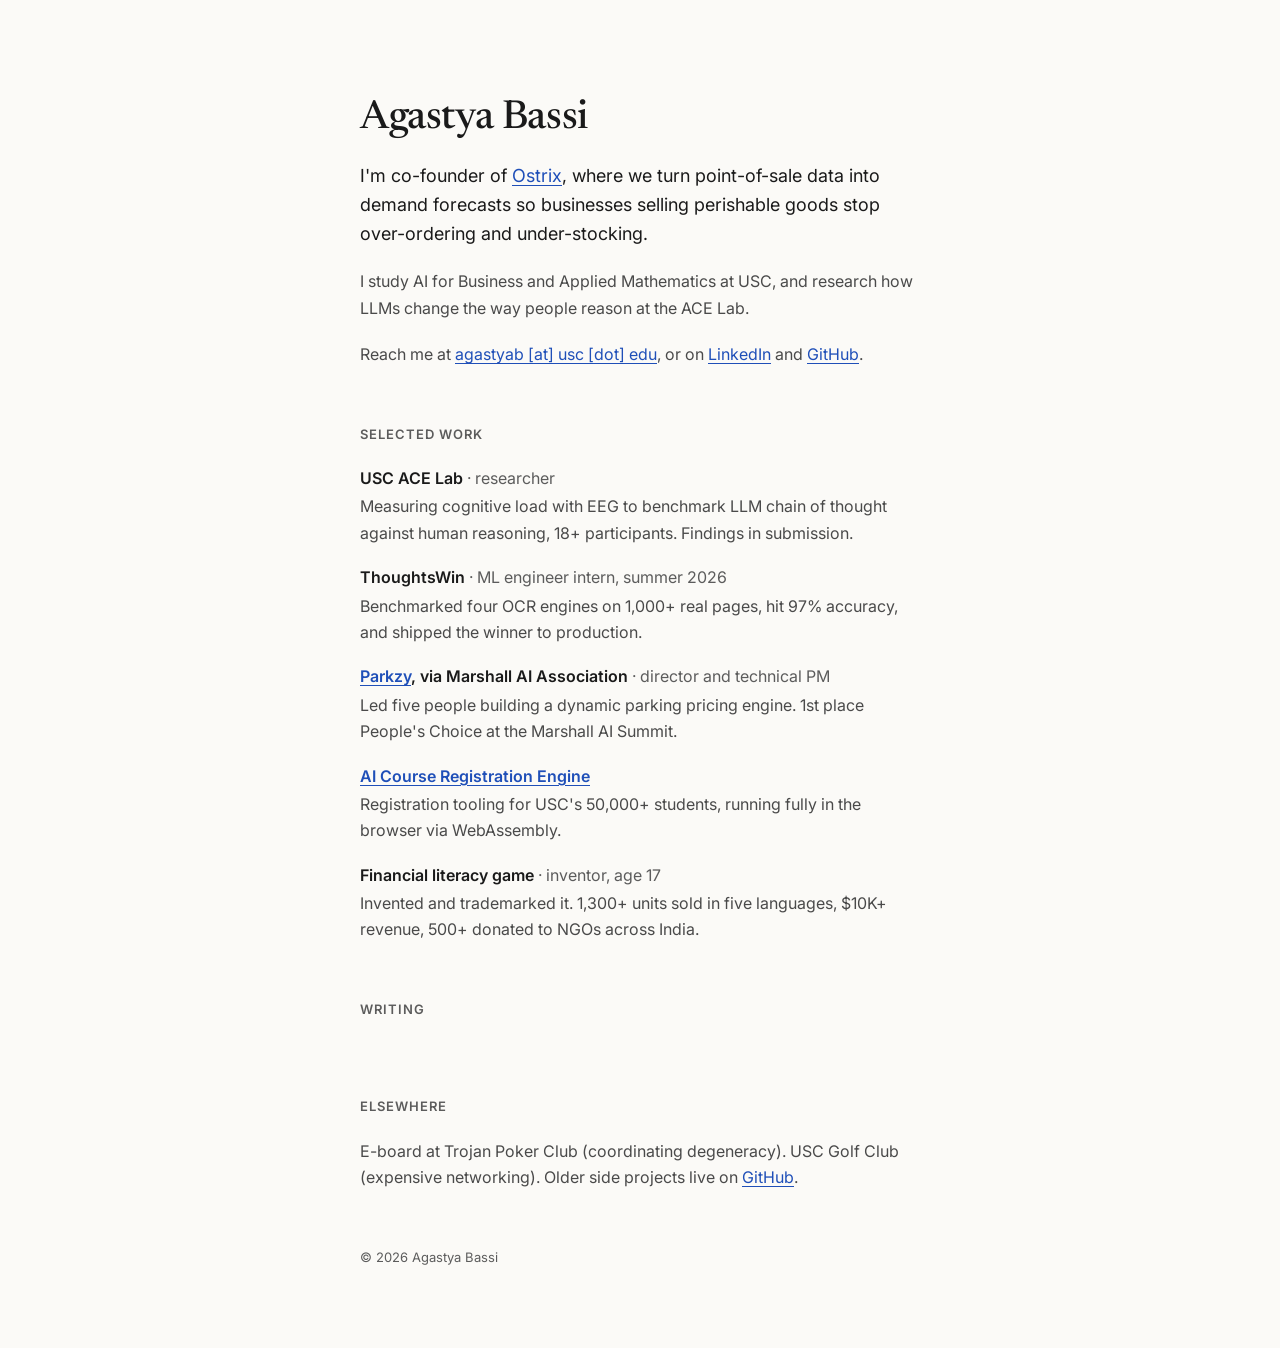
==== commit 921517e3: "Simplify site: single column, lead with Ostrix, USC email Co-Authored-By: Claude Opus 5.5 <noreply@a" ====
--- a/index.html
+++ b/index.html
@@ -5,527 +5,62 @@
 <meta name="viewport" content="width=device-width, initial-scale=1"/>
 <meta name="color-scheme" content="light"/>
 <title>Agastya Bassi</title>
-<meta name="description" content="Agastya Bassi studies AI for Business and Applied Mathematics at USC, researches LLMs and cognition, and is building Ostrix."/>
+<meta name="description" content="Agastya Bassi, co-founder of Ostrix. Studies AI for Business and Applied Mathematics at USC."/>
 <link rel="preconnect" href="https://fonts.googleapis.com"/>
 <link rel="preconnect" href="https://fonts.gstatic.com" crossorigin/>
-<link href="https://fonts.googleapis.com/css2?family=Bricolage+Grotesque:opsz,wght@12..96,400;12..96,500;12..96,700;12..96,800&family=Newsreader:ital,opsz,wght@0,6..72,400;1,6..72,400&display=swap" rel="stylesheet"/>
-<style>
-*,*::before,*::after{box-sizing:border-box;margin:0;padding:0}
-:root{
-  --bg:#EDF0F5;
-  --surface:#FFFFFF;
-  --ink:#12162B;
-  --muted:#5A6072;
-  --line:#D3D8E2;
-  --work:#2F4BFF;
-  --research:#0B9A85;
-  --building:#D9951A;
-  --founding:#F0563A;
-  --display:'Bricolage Grotesque',system-ui,-apple-system,'Segoe UI',sans-serif;
-  --body:'Newsreader',Georgia,'Times New Roman',serif;
-}
-html{scroll-behavior:smooth}
-body{background:var(--bg);color:var(--ink);font-family:var(--display);-webkit-font-smoothing:antialiased;min-height:100%}
-a{color:inherit}
-:focus-visible{outline:2px solid var(--work);outline-offset:3px;border-radius:4px}
-
-/* top bar */
-.top{display:flex;justify-content:space-between;align-items:center;gap:20px;padding:22px clamp(20px,4vw,56px);max-width:1360px;margin:0 auto}
-.top .mark{font-weight:700;font-size:16px;text-decoration:none;letter-spacing:-.01em}
-.top nav{display:flex;gap:22px;flex-wrap:wrap;font-size:15px}
-.top nav a{text-decoration:none;color:var(--muted);transition:color .15s}
-.top nav a:hover{color:var(--ink)}
-
-/* hero */
-.hero{display:grid;grid-template-columns:minmax(300px,5fr) 7fr;gap:clamp(20px,3vw,48px);align-items:stretch;padding:12px clamp(20px,4vw,56px) 40px;max-width:1360px;margin:0 auto}
-.intro{display:flex;flex-direction:column;justify-content:center;padding:24px 0}
-h1{font-size:clamp(52px,7.4vw,112px);font-weight:800;line-height:.9;letter-spacing:-.045em;font-variation-settings:"opsz" 96}
-.lede{font-family:var(--body);font-size:clamp(19px,1.6vw,22px);line-height:1.5;color:var(--ink);margin-top:28px;max-width:36ch}
-.lede a{text-decoration-color:var(--founding);text-decoration-thickness:2px;text-underline-offset:3px}
-.status{display:inline-flex;align-items:center;gap:10px;margin-top:28px;font-size:15px;color:var(--muted)}
-.status i{width:8px;height:8px;border-radius:50%;background:#1FB85A;box-shadow:0 0 0 4px rgba(31,184,90,.16)}
-.status a{color:var(--ink);font-weight:500}
-
-.filters{display:flex;flex-wrap:wrap;gap:8px;margin-top:32px}
-.chip{font:inherit;font-size:14px;font-weight:500;border:1.5px solid var(--line);background:var(--surface);color:var(--ink);padding:7px 14px 7px 12px;border-radius:999px;cursor:pointer;display:inline-flex;align-items:center;gap:8px;transition:border-color .15s,background .15s,color .15s}
-.chip::before{content:'';width:9px;height:9px;border-radius:50%;background:var(--c,var(--ink))}
-.chip:hover{border-color:var(--ink)}
-.chip[aria-pressed="true"]{background:var(--ink);color:#fff;border-color:var(--ink)}
-.chip[aria-pressed="true"]::before{box-shadow:0 0 0 2px #fff inset}
-
-/* graph */
-.graph-wrap{position:relative;background:var(--surface);border-radius:28px;min-height:700px;overflow:hidden;border:1px solid var(--line);
-  background-image:radial-gradient(circle,#DCE1EA 1px,transparent 1.2px);background-size:22px 22px}
-#graph{position:absolute;inset:0;width:100%;height:100%;touch-action:none;user-select:none;-webkit-user-select:none}
-.hint{position:absolute;left:20px;bottom:16px;font-size:13px;color:var(--muted);background:rgba(255,255,255,.9);padding:6px 10px;border-radius:8px;pointer-events:none}
-.link{stroke:#C4CAD6;stroke-width:1.2;transition:stroke .2s,opacity .2s}
-.node{cursor:grab;transition:opacity .2s}
-.node:active{cursor:grabbing}
-.node circle{transition:r .2s}
-.node .dot{stroke:#fff;stroke-width:3}
-.node .halo{opacity:0;transition:opacity .2s}
-.node text{font-family:var(--display);pointer-events:none;paint-order:stroke;stroke:#fff;stroke-width:5px;stroke-linejoin:round}
-.node.item text{font-size:14px;font-weight:700;fill:var(--ink)}
-.node.skill text{font-size:12.5px;font-weight:500;fill:var(--muted)}
-.node.skill .dot{fill:#fff;stroke:var(--ink);stroke-width:1.5}
-.node:focus{outline:none}
-.node:focus-visible .halo,.node.hot .halo{opacity:.22}
-svg.dim .node:not(.lit){opacity:.16}
-svg.dim .link:not(.lit){opacity:.12}
-svg .link.lit{stroke:var(--ink);stroke-width:1.6}
-
-/* sections */
-main{max-width:1360px;margin:0 auto;padding:0 clamp(20px,4vw,56px) 80px}
-section.block{display:grid;grid-template-columns:minmax(180px,3fr) 9fr;gap:24px;padding:56px 0;border-top:1.5px solid var(--ink)}
-section.block h2{font-size:28px;font-weight:700;letter-spacing:-.02em;line-height:1.1}
-section.block h2 small{display:block;font-size:15px;font-weight:400;color:var(--muted);letter-spacing:0;margin-top:8px}
-.rows{list-style:none}
-.row{display:grid;grid-template-columns:150px 1fr auto;gap:24px;align-items:baseline;padding:20px 0;border-bottom:1px solid var(--line);cursor:pointer;position:relative}
-.row:first-child{padding-top:4px}
-.row:hover .row-title,.row:focus-visible .row-title{text-decoration:underline;text-decoration-color:var(--c);text-decoration-thickness:3px;text-underline-offset:4px}
-.row-date{font-size:14px;color:var(--muted);font-variant-numeric:tabular-nums}
-.row-title{font-size:21px;font-weight:700;letter-spacing:-.01em;line-height:1.25}
-.row-role{font-size:16px;font-weight:400;color:var(--muted)}
-.row-desc{font-family:var(--body);font-size:17px;line-height:1.55;margin-top:6px;max-width:62ch}
-.row-cat{width:10px;height:10px;border-radius:50%;background:var(--c);align-self:center}
-.static .row{cursor:default}
-.static .row:hover .row-title{text-decoration:none}
-.edu{font-family:var(--body);font-size:19px;line-height:1.55;max-width:60ch}
-.edu strong{font-family:var(--display);font-weight:700;font-size:21px;display:block;margin-bottom:4px}
-.edu p+p{margin-top:14px}
-
-footer{max-width:1360px;margin:0 auto;padding:28px clamp(20px,4vw,56px) 48px;display:flex;justify-content:space-between;flex-wrap:wrap;gap:16px;font-size:15px;color:var(--muted);border-top:1px solid var(--line)}
-footer a{color:var(--ink)}
-
-/* drawer */
-.scrim{position:fixed;inset:0;background:rgba(18,22,43,.18);opacity:0;pointer-events:none;transition:opacity .25s;z-index:40}
-.scrim.open{opacity:1;pointer-events:auto}
-.drawer{position:fixed;top:12px;right:12px;bottom:12px;width:min(440px,calc(100% - 24px));background:var(--surface);border-radius:24px;box-shadow:0 30px 80px -20px rgba(18,22,43,.35);transform:translateX(calc(100% + 24px));transition:transform .4s cubic-bezier(.2,.9,.2,1);z-index:50;padding:28px;overflow-y:auto;display:flex;flex-direction:column}
-.drawer.open{transform:none}
-.drawer .close{align-self:flex-end;font:inherit;font-size:14px;background:var(--bg);border:none;border-radius:999px;padding:7px 14px;cursor:pointer}
-.drawer .close:hover{background:var(--line)}
-.d-cat{display:inline-flex;align-items:center;gap:8px;font-size:14px;color:var(--muted);margin-top:18px}
-.d-cat::before{content:'';width:10px;height:10px;border-radius:50%;background:var(--c)}
-.d-org{font-size:36px;font-weight:800;letter-spacing:-.03em;line-height:1;margin-top:14px}
-.d-role{font-size:18px;margin-top:10px}
-.d-date{font-size:15px;color:var(--muted);margin-top:4px}
-.d-desc{font-family:var(--body);font-size:19px;line-height:1.55;margin-top:22px}
-.d-tags{display:flex;flex-wrap:wrap;gap:6px;margin-top:22px}
-.d-tags span{font-size:13px;background:var(--bg);padding:5px 11px;border-radius:999px}
-.d-links{display:flex;gap:20px;flex-wrap:wrap;margin-top:26px}
-.d-link{display:inline-block;font-weight:700;font-size:17px;text-decoration:none;border-bottom:3px solid var(--c);padding-bottom:2px;align-self:flex-start}
-.d-related{margin-top:auto;padding-top:32px;font-size:14px;color:var(--muted)}
-.d-related button{font:inherit;font-size:14px;background:none;border:none;color:var(--ink);text-decoration:underline;text-underline-offset:3px;cursor:pointer;margin-right:12px}
-
-@media (max-width:900px){
-  .hero{grid-template-columns:1fr}
-  .graph-wrap{min-height:440px}
-  section.block{grid-template-columns:1fr;gap:20px;padding:44px 0}
-}
-@media (max-width:600px){
-  .top nav a.hide-sm{display:none}
-  .row{grid-template-columns:1fr auto;gap:4px 12px}
-  .row-date{grid-column:1;grid-row:1}
-  .row-main{grid-column:1 / -1;grid-row:2}
-  .row-cat{grid-column:2;grid-row:1}
-  .drawer{top:auto;left:8px;right:8px;bottom:8px;width:auto;max-height:78vh;transform:translateY(calc(100% + 16px))}
-}
-@media (prefers-reduced-motion:reduce){
-  html{scroll-behavior:auto}
-  *{transition-duration:.01ms!important}
-}
-</style>
+<link href="https://fonts.googleapis.com/css2?family=Inter:wght@400;600&family=Newsreader:opsz,wght@6..72,500&display=swap" rel="stylesheet"/>
+<link rel="stylesheet" href="/style.css"/>
 </head>
 <body>
+<main>
 
-<header class="top">
-  <a class="mark" href="#">Agastya Bassi</a>
-  <nav aria-label="Primary">
-    <a href="#experience" class="hide-sm">Experience</a>
-    <a href="#projects" class="hide-sm">Projects</a>
-    <a href="#writing" class="hide-sm">Writing</a>
-    <a href="https://www.linkedin.com/in/agastya-bassi/" target="_blank" rel="noopener">LinkedIn</a>
-    <a href="https://github.com/agastya-bassi" target="_blank" rel="noopener">GitHub</a>
-  </nav>
+<header>
+  <h1>Agastya Bassi</h1>
+  <p class="lede">I'm co-founder of <a href="https://ostrix.co">Ostrix</a>, where we turn point-of-sale data into demand forecasts so businesses selling perishable goods stop over-ordering and under-stocking.</p>
+  <p>I study AI for Business and Applied Mathematics at USC, and research how LLMs change the way people reason at the ACE Lab.</p>
+  <p>Reach me at <a href="mailto:agastyab@usc.edu">agastyab [at] usc [dot] edu</a>, or on <a href="https://www.linkedin.com/in/agastya-bassi/">LinkedIn</a> and <a href="https://github.com/agastya-bassi">GitHub</a>.</p>
 </header>
 
-<div class="hero">
-  <div class="intro">
-    <h1>Agastya<br>Bassi</h1>
-    <p class="lede">I study AI for Business, Applied Mathematics at USC, research how LLMs change the way people reason, and lead technical projects at the Marshall AI Association.</p>
-    <p class="status"><i aria-hidden="true"></i><span>Currently building <a href="https://ostrix.co" target="_blank" rel="noopener">Ostrix</a></span></p>
-    <div class="filters" role="group" aria-label="Filter the map">
-      <button class="chip" data-filter="all" aria-pressed="true" style="--c:var(--ink)">Everything</button>
-      <button class="chip" data-filter="founding" aria-pressed="false" style="--c:var(--founding)">Founding</button>
-      <button class="chip" data-filter="work" aria-pressed="false" style="--c:var(--work)">Work</button>
-      <button class="chip" data-filter="research" aria-pressed="false" style="--c:var(--research)">Research</button>
-      <button class="chip" data-filter="building" aria-pressed="false" style="--c:var(--building)">Building</button>
-    </div>
-  </div>
-  <div class="graph-wrap">
-    <svg id="graph" role="group" aria-label="Map of work, research and projects, linked by the skills they share"></svg>
-    <div class="hint" id="hint">Drag anything. Click a project to open it.</div>
-  </div>
-</div>
+<section>
+  <h2>Selected work</h2>
+  <ul class="work">
+    <li>
+      <span class="title">USC ACE Lab <span class="meta">· researcher</span></span>
+      <span class="desc">Measuring cognitive load with EEG to benchmark LLM chain of thought against human reasoning, 18+ participants. Findings in submission.</span>
+    </li>
+    <li>
+      <span class="title">ThoughtsWin <span class="meta">· ML engineer intern, summer 2026</span></span>
+      <span class="desc">Benchmarked four OCR engines on 1,000+ real pages, hit 97% accuracy, and shipped the winner to production.</span>
+    </li>
+    <li>
+      <span class="title"><a href="https://useparkzy.com/">Parkzy</a>, via Marshall AI Association <span class="meta">· director and technical PM</span></span>
+      <span class="desc">Led five people building a dynamic parking pricing engine. 1st place People's Choice at the Marshall AI Summit.</span>
+    </li>
+    <li>
+      <span class="title"><a href="https://usc-bbh.github.io/bbh-website/">AI Course Registration Engine</a></span>
+      <span class="desc">Registration tooling for USC's 50,000+ students, running fully in the browser via WebAssembly.</span>
+    </li>
+    <li>
+      <span class="title">Financial literacy game <span class="meta">· inventor, age 17</span></span>
+      <span class="desc">Invented and trademarked it. 1,300+ units sold in five languages, $10K+ revenue, 500+ donated to NGOs across India.</span>
+    </li>
+  </ul>
+</section>
 
-<main>
-  <section class="block" id="experience">
-    <h2>Experience</h2>
-    <ul class="rows" id="list-experience"></ul>
-  </section>
+<section>
+  <h2>Writing</h2>
+  <ol class="writing">
+    <!-- ESSAY -->
+  </ol>
+</section>
 
-  <section class="block" id="projects">
-    <h2>Projects</h2>
-    <ul class="rows" id="list-projects"></ul>
-  </section>
+<section>
+  <h2>Elsewhere</h2>
+  <p>E-board at Trojan Poker Club (coordinating degeneracy). USC Golf Club (expensive networking). Older side projects live on <a href="https://github.com/agastya-bassi">GitHub</a>.</p>
+</section>
 
-  <section class="block" id="education">
-    <h2>Education</h2>
-    <div class="edu">
-      <p><strong>B.S. AI for Business, Applied Mathematics</strong>University of Southern California, Marshall and Viterbi, 2025 to 2029. Dean's List every semester.</p>
-      <p>Coursework includes Applied Neural Networks, Machine Learning, Data Structures and Algorithms, Discrete Mathematics, Statistics and Data Science, and Ethics of AI.</p>
-      <p>Certifications in Anthropic's Model Context Protocol, DeepLearning.AI Supervised Machine Learning, and HubSpot Digital Marketing.</p>
-    </div>
-  </section>
+<footer>© 2026 Agastya Bassi</footer>
 
-
-  <section class="block" id="writing">
-    <h2>Writing</h2>
-    <p class="edu">Coming soon.</p>
-  </section>
 </main>
-
-<footer>
-  <span>Los Angeles</span>
-  <span><a href="https://www.linkedin.com/in/agastya-bassi/" target="_blank" rel="noopener">LinkedIn</a> &nbsp; <a href="https://github.com/agastya-bassi" target="_blank" rel="noopener">GitHub</a> &nbsp; <a href="https://ostrix.co" target="_blank" rel="noopener">Ostrix</a></span>
-</footer>
-
-<div class="scrim" id="scrim"></div>
-<aside class="drawer" id="drawer" role="dialog" aria-modal="true" aria-labelledby="d-org" aria-hidden="true">
-  <button class="close" id="d-close">Close</button>
-  <div id="d-body"></div>
-</aside>
-
-<script>
-// ---------- content ----------
-const CATS = {
-  founding:{label:'Founding', color:'var(--founding)', hex:'#F0563A'},
-  work:{label:'Work', color:'var(--work)', hex:'#2F4BFF'},
-  research:{label:'Research', color:'var(--research)', hex:'#0B9A85'},
-  building:{label:'Building', color:'var(--building)', hex:'#D9951A'}
-};
-const SKILLS = {
-  ml:'Machine learning', python:'Python', llm:'LLMs', eeg:'EEG', geo:'Geospatial',
-  finance:'Finance', nlp:'NLP', product:'Product', agents:'Agents', prob:'Probability', net:'Networking'
-};
-const ITEMS = [
-  // order = hierarchy (lists render in this order); w = importance (node size)
-  {id:'thoughtswin', w:5, cat:'work', list:'experience', label:'ThoughtsWin', org:'ThoughtsWin', role:'Machine Learning Engineer Intern', date:'Jun – Sep 2026',
-   desc:'Benchmarked four OCR engines (Tesseract, PaddleOCR, TrOCR, Surya) on a 1,000+ page real-world corpus with a custom ground-truth eval harness, hit 97% accuracy, and shipped the winning engine as a production module. Built a schema-constrained LLM extraction pipeline with JSON tool use and per-field confidence scoring, and ran model evals through Azure AI Foundry on accuracy, licensing and on-prem VRAM.',
-   tags:['OCR','LLM extraction','Azure AI Foundry','Evals'], skills:['ml','llm','python']},
-  {id:'ostrix', w:5, cat:'founding', list:'experience', label:'Ostrix', org:'Ostrix', role:'Co-Founder', date:'Mar 2026 – Present',
-   desc:'POS intelligence.', tags:['Founding'], link:{href:'https://ostrix.co', text:'ostrix.co'}, skills:['product','ml']},
-  {id:'ace', w:4.5, cat:'research', list:'experience', label:'USC ACE Lab', org:'USC ACE Lab', role:'ML and Data Researcher', date:'Jan 2026 – Present',
-   desc:'Building an ML classifier on neural time-series data (ICA artifact rejection, band power, ERP extraction with MNE-Python) to benchmark LLM chain-of-thought against measured cognitive signals across 18+ participants. Designed a controlled study comparing performance with and without AI tooling that found statistically significant differences in cognitive load; findings are in submission.',
-   tags:['EEG','MNE-Python','LLMs','Signal processing'], skills:['eeg','llm','ml','python']},
-  {id:'maia', w:4.5, cat:'work', list:'experience', label:'MAIA × Parkzy', org:'Marshall AI Association (MAIA)', role:'Director and Technical PM', date:'2025 – Present',
-   desc:'Led a team of five building Parkzy\u2019s dynamic parking pricing engine: XGBoost and LightGBM demand forecasting, RL-based real-time price optimization, and Ticketmaster API integration. Early surveys showed 4.6/5 host satisfaction. Won 1st place People\u2019s Choice and 2nd place Judges\u2019 Choice at the Marshall AI Summit.',
-   tags:['XGBoost','LightGBM','Reinforcement learning','Team lead'], links:[{href:'https://useparkzy.com/', text:'useparkzy.com'},{href:'https://github.com/agastya-bassi/Parkzy', text:'GitHub'}], skills:['ml','geo','product','python']},
-  {id:'paisalo', w:3, cat:'work', list:'experience', label:'Paisalo Digital', org:'Paisalo Digital', role:'AI and Data Intern', date:'May – Jul 2024',
-   desc:'Built and deployed a BERT sentiment classifier on farmer and rural borrower feedback, reaching 90% accuracy across 5,000+ labeled samples. Integrated into Paisalo\u2019s loan assessment pipeline to inform credit decisions for rural borrowers across India.',
-   tags:['BERT','NLP','Fine-tuning'], skills:['nlp','ml','finance']},
-  {id:'cardgame', w:1.2, cat:'founding', list:'experience', label:'Finance game', org:'Financial literacy game', role:'Inventor', date:'2023 – 2025',
-   desc:'Invented and trademarked a financial literacy game: 1,300+ units sold across five languages, $10K+ in revenue, and 500+ units donated to NGOs across India. Also built a gamified finance learning platform with 16 modules and 2,500+ learners.',
-   tags:['Consumer','Trademarked','Edtech'], skills:['finance','product']},
-  {id:'move', w:1.8, cat:'work', list:'experience', label:'MOVE', org:'MOVE, Marshall', role:'Initiative Lead and Developer', date:'Sep – Dec 2025',
-   desc:'Quantitative ESG analytics for large-cap tech. Multi-factor prediction model in Python and R.', tags:['ESG','Python','R'], skills:['finance','python']},
-  {id:'poker', w:1.5, cat:'work', list:'experience', label:'Trojan Poker Club', org:'Trojan Poker Club', role:'E-board', date:'Current',
-   desc:'Coordinating degeneracy.', tags:['E-board'], skills:['prob','net']},
-  {id:'golf', w:1.5, cat:'work', list:'experience', label:'USC Golf Club', org:'USC Golf Club', role:'Member', date:'Current',
-   desc:'Expensive networking.', tags:['Club'], skills:['net']},
-
-  {id:'coursereg', w:3.5, cat:'building', list:'projects', label:'Course Reg Engine', org:'AI Course Registration Engine', role:'Faculty-led initiative', date:'May 2026 – Present',
-   desc:'Building an AI-powered course registration system for USC\u2019s 50,000+ students. Full-stack integration of a PDF parser, Python validation engine and React frontend, running client-side through Pyodide (WebAssembly).',
-   tags:['Python','React','Pyodide'], link:{href:'https://usc-bbh.github.io/bbh-website/', text:'Project website'}, skills:['llm','product','python']},
-  {id:'kalshi', w:3, cat:'building', list:'projects', label:'Kalshi Agent', org:'Kalshi Research Agent', role:'Personal project', date:'2026',
-   desc:'Five-node LangGraph pipeline that researches a prediction market question on the web, estimates the true probability with an LLM superforecaster node, and computes expected value against live Kalshi prices. Returns bet yes, bet no or skip in under 30 seconds.',
-   tags:['LangGraph','Groq','Prediction markets'], link:{href:'https://github.com/agastya-bassi/kalshi-research-agent', text:'View on GitHub'}, skills:['agents','llm','prob','python']},
-  {id:'llmeval', w:3, cat:'building', list:'projects', label:'LLM Eval Agent', org:'LLM Eval Agent', role:'Personal project', date:'2026',
-   desc:'Agentic benchmarking framework in LangGraph that tests open-source SLMs and LLMs on multi-turn coding, finance and reasoning datasets using multi-judge consensus scoring, and outputs ranked HTML reports on accuracy, latency and cost.',
-   tags:['LangGraph','Groq','Evals'], link:{href:'https://github.com/agastya-bassi/llm-eval-agent', text:'View on GitHub'}, skills:['agents','llm','python']},
-  {id:'ge', w:1.8, cat:'building', list:'projects', label:'USC GE Finder', org:'USC GE Double-Count Finder', role:'Personal project', date:'2026',
-   desc:'Finds USC courses that count toward two GE requirements at once, built on a reverse-engineered WebReg API with scheduled updates through GitHub Actions.', tags:['BeautifulSoup','GitHub Actions'],
-   link:{href:'https://github.com/agastya-bassi/usc-ge-optimizer', text:'View on GitHub'}, skills:['python','product']},
-  {id:'f1', w:1, cat:'building', list:'projects', label:'F1 Undercut', org:'F1 Undercut Predictor', role:'Personal project', date:'2026',
-   desc:'ML model predicting pit stop strategy outcomes across 200+ events from the 2023 season.', tags:['Random Forest','FastF1'],
-   link:{href:'https://github.com/agastya-bassi/f1-undercut-predictor', text:'View on GitHub'}, skills:['ml','python']},
-  {id:'pairs', w:1, cat:'building', list:'projects', label:'Pairs Trading', org:'Pairs Trading Backtester', role:'Personal project', date:'2026',
-   desc:'Z-score mean reversion backtester that works across any stock pair.', tags:['Streamlit','Quant'],
-   link:{href:'https://github.com/agastya-bassi/pairs-trading-backtester', text:'View on GitHub'}, skills:['finance','prob','python']},
-  {id:'geoml', w:1, cat:'research', list:'projects', label:'Geospatial ML', org:'Geospatial ML', role:'Research interest', date:'Ongoing',
-   desc:'Extracting behavioral signal from spatial and occupancy data, with parking availability as a prediction problem.', tags:['Geospatial','ML'], skills:['geo','ml']}
-];
-ITEMS.forEach(i=>{ i.links = i.links || (i.link?[i.link]:[]); });
-const byId = Object.fromEntries(ITEMS.map(i=>[i.id,i]));
-
-// ---------- lists ----------
-function renderList(which, el){
-  ITEMS.filter(i=>i.list===which).forEach(it=>{
-    const li=document.createElement('li');
-    li.className='row'; li.tabIndex=0; li.setAttribute('role','button');
-    li.style.setProperty('--c',CATS[it.cat].color);
-    li.dataset.id=it.id;
-    li.innerHTML=`<span class="row-date">${it.date}</span>
-      <div class="row-main"><div class="row-title">${it.org} <span class="row-role">${it.role}</span></div>
-      <p class="row-desc">${it.desc}${it.links.map(l=>` <a href="${l.href}" target="_blank" rel="noopener">${l.text}</a>`).join(' ')}</p></div>
-      <span class="row-cat" title="${CATS[it.cat].label}"></span>`;
-    li.addEventListener('click',e=>{ if(e.target.closest('a')) return; openDrawer(it.id); });
-    li.addEventListener('keydown',e=>{ if(e.key==='Enter'||e.key===' '){e.preventDefault();openDrawer(it.id);} });
-    li.addEventListener('mouseenter',()=>highlight(it.id));
-    li.addEventListener('mouseleave',()=>highlight(null));
-    el.appendChild(li);
-  });
-}
-renderList('experience',document.getElementById('list-experience'));
-renderList('projects',document.getElementById('list-projects'));
-
-// ---------- graph ----------
-const svgNS='http://www.w3.org/2000/svg';
-const svg=document.getElementById('graph');
-const wrap=svg.parentElement;
-const reduce=matchMedia('(prefers-reduced-motion: reduce)').matches;
-let W=0,H=0;
-
-const nodes=[], links=[];
-ITEMS.forEach(it=>nodes.push({id:it.id,type:'item',cat:it.cat,label:it.label,w:it.w,r:4+it.w*3}));
-Object.entries(SKILLS).forEach(([k,v])=>nodes.push({id:'s:'+k,type:'skill',label:v,r:6}));
-const nodeById=Object.fromEntries(nodes.map(n=>[n.id,n]));
-ITEMS.forEach(it=>it.skills.forEach(s=>links.push({a:nodeById[it.id],b:nodeById['s:'+s]})));
-
-const gLinks=document.createElementNS(svgNS,'g');
-const gNodes=document.createElementNS(svgNS,'g');
-svg.append(gLinks,gNodes);
-
-links.forEach(l=>{
-  l.el=document.createElementNS(svgNS,'line');
-  l.el.setAttribute('class','link');
-  gLinks.appendChild(l.el);
-});
-nodes.forEach(n=>{
-  const g=document.createElementNS(svgNS,'g');
-  g.setAttribute('class','node '+n.type);
-  g.setAttribute('tabindex','0');
-  const halo=document.createElementNS(svgNS,'circle');
-  halo.setAttribute('class','halo'); halo.setAttribute('r',n.r*2.6);
-  const dot=document.createElementNS(svgNS,'circle');
-  dot.setAttribute('class','dot'); dot.setAttribute('r',n.r);
-  if(n.type==='item'){
-    const hex=CATS[n.cat].hex;
-    dot.setAttribute('fill',hex); halo.setAttribute('fill',hex);
-    g.setAttribute('role','button');
-    g.setAttribute('aria-label',byId[n.id].org+', '+byId[n.id].role+'. Open details');
-  }else{
-    halo.setAttribute('fill','#12162B');
-    g.setAttribute('role','button');
-    g.setAttribute('aria-label','Skill: '+n.label+'. Highlight related work');
-  }
-  const t=document.createElementNS(svgNS,'text');
-  t.textContent=n.label;
-  t.setAttribute('x',n.r+7);
-  t.setAttribute('y',4.5);
-  if(n.type==='item'){ t.style.fontSize=(11+n.w*1.5)+'px'; t.style.fontWeight=n.w>=3?800:600; t.setAttribute('y',(11+n.w*1.5)*.34); }
-  g.append(halo,dot,t);
-  gNodes.appendChild(g);
-  n.el=g; n.t=t;
-});
-
-function measure(){ nodes.forEach(n=>{ try{ n.tw=n.t.getComputedTextLength(); }catch(e){} }); }
-measure(); if(document.fonts) document.fonts.ready.then(measure);
-function size(){
-  const r=wrap.getBoundingClientRect();
-  W=r.width;H=r.height;
-  svg.setAttribute('viewBox',`0 0 ${W} ${H}`);
-}
-size();
-// seed positions: skills near center, items around
-nodes.forEach((n,i)=>{
-  const a=(i/nodes.length)*Math.PI*2;
-  const rad=(n.type==='skill'?.18:.36)*Math.min(W,H);
-  n.x=W/2+Math.cos(a)*rad+(Math.random()-.5)*20;
-  n.y=H/2+Math.sin(a)*rad+(Math.random()-.5)*20;
-  n.vx=0;n.vy=0;
-});
-
-let alpha=1;
-let drag=null, downPos=null, moved=false;
-const pointer={x:-1e4,y:-1e4};
-function tick(){
-  const cx=W/2, cy=H/2;
-  // repulsion
-  for(let i=0;i<nodes.length;i++){
-    const a=nodes[i];
-    for(let j=i+1;j<nodes.length;j++){
-      const b=nodes[j];
-      let dx=b.x-a.x, dy=b.y-a.y, d2=dx*dx+dy*dy||.01;
-      const d=Math.sqrt(d2);
-      const f=Math.min(7000*Math.min(1,W/700)*((a.r+b.r)/18)/d2,8)*alpha;
-      dx/=d;dy/=d;
-      a.vx-=dx*f;a.vy-=dy*f;b.vx+=dx*f;b.vy+=dy*f;
-    }
-  }
-  // label collision: push apart vertically when label boxes overlap
-  for(let i=0;i<nodes.length;i++){
-    const a=nodes[i];
-    for(let j=i+1;j<nodes.length;j++){
-      const b=nodes[j];
-      const dy=b.y-a.y, h=Math.max(a.r,b.r)+10;
-      if(Math.abs(dy)>=h) continue;
-      const aL=a.x-a.r, aR=a.x+a.r+7+(a.tw||60), bL=b.x-b.r, bR=b.x+b.r+7+(b.tw||60);
-      if(aR<bL||bR<aL) continue;
-      const push=(h-Math.abs(dy))*.08*(dy<0?-1:1);
-      a.vy-=push; b.vy+=push;
-    }
-  }
-  // springs
-  const rest=Math.max(90,Math.min(W,H)*.24);
-  links.forEach(l=>{
-    const dx=l.b.x-l.a.x, dy=l.b.y-l.a.y, d=Math.hypot(dx,dy)||.01;
-    const f=(d-rest)*.012*alpha;
-    const fx=dx/d*f, fy=dy/d*f;
-    l.a.vx+=fx;l.a.vy+=fy;l.b.vx-=fx;l.b.vy-=fy;
-  });
-  nodes.forEach(n=>{
-    // gravity to center
-    n.vx+=(cx-n.x)*.005*alpha;
-    n.vy+=(cy-n.y)*.005*alpha;
-    // pointer nudge (keeps it alive)
-    if(!reduce && n!==drag){
-      const dx=n.x-pointer.x, dy=n.y-pointer.y, d=Math.hypot(dx,dy);
-      if(d<110 && d>0){ const f=(1-d/110)*.9; n.vx+=dx/d*f; n.vy+=dy/d*f; }
-    }
-    if(n===drag||n.fixed){n.vx=0;n.vy=0;return;}
-    n.vx*=.82;n.vy*=.82;
-    n.x+=n.vx;n.y+=n.vy;
-    const pad=24, right=(n.tw||80)+n.r+14;
-    n.x=Math.max(pad,Math.min(W-right,n.x));
-    n.y=Math.max(pad,Math.min(H-64,n.y));
-  });
-  alpha=Math.max(alpha*.985, reduce?0:.12);
-}
-function draw(){
-  links.forEach(l=>{
-    l.el.setAttribute('x1',l.a.x);l.el.setAttribute('y1',l.a.y);
-    l.el.setAttribute('x2',l.b.x);l.el.setAttribute('y2',l.b.y);
-  });
-  nodes.forEach(n=>n.el.setAttribute('transform',`translate(${n.x.toFixed(1)},${n.y.toFixed(1)})`));
-}
-function loop(){
-  if(!reduce || alpha>0.01){ tick(); draw(); }
-  requestAnimationFrame(loop);
-}
-if(reduce){ for(let i=0;i<400;i++) tick(); draw(); }
-loop();
-
-addEventListener('resize',()=>{ size(); alpha=Math.max(alpha,.5); if(reduce){for(let i=0;i<200;i++)tick();draw();} });
-
-// ---------- highlight ----------
-let pinnedSkill=null, filter='all';
-function neighbors(id){
-  const set=new Set([id]);
-  links.forEach(l=>{ if(l.a.id===id) set.add(l.b.id); if(l.b.id===id) set.add(l.a.id); });
-  return set;
-}
-function applyLit(set){
-  if(!set){ svg.classList.remove('dim'); nodes.forEach(n=>n.el.classList.remove('lit','hot')); links.forEach(l=>l.el.classList.remove('lit')); return; }
-  svg.classList.add('dim');
-  nodes.forEach(n=>n.el.classList.toggle('lit',set.has(n.id)));
-  links.forEach(l=>l.el.classList.toggle('lit',set.has(l.a.id)&&set.has(l.b.id)));
-}
-function baseSet(){
-  if(pinnedSkill) return neighbors(pinnedSkill);
-  if(filter!=='all'){
-    const set=new Set();
-    ITEMS.filter(i=>i.cat===filter).forEach(i=>neighbors(i.id).forEach(x=>set.add(x)));
-    return set;
-  }
-  return null;
-}
-function highlight(id){
-  nodes.forEach(n=>n.el.classList.toggle('hot',n.id===id));
-  if(!id){ applyLit(baseSet()); return; }
-  applyLit(neighbors(id));
-}
-
-// filters
-document.querySelectorAll('.chip').forEach(c=>c.addEventListener('click',()=>{
-  filter=c.dataset.filter; pinnedSkill=null;
-  document.querySelectorAll('.chip').forEach(x=>x.setAttribute('aria-pressed',x===c?'true':'false'));
-  applyLit(baseSet());
-  alpha=Math.max(alpha,.35);
-}));
-
-// ---------- pointer: drag vs click ----------
-function svgPoint(e){ const r=svg.getBoundingClientRect(); return {x:e.clientX-r.left,y:e.clientY-r.top}; }
-svg.addEventListener('pointermove',e=>{
-  const p=svgPoint(e); pointer.x=p.x; pointer.y=p.y;
-  if(drag){
-    if(Math.hypot(p.x-downPos.x,p.y-downPos.y)>4) moved=true;
-    drag.x=p.x; drag.y=p.y; alpha=Math.max(alpha,.3);
-  }
-});
-svg.addEventListener('pointerleave',()=>{ pointer.x=pointer.y=-1e4; });
-nodes.forEach(n=>{
-  n.el.addEventListener('pointerdown',e=>{
-    e.preventDefault(); drag=n; moved=false; downPos=svgPoint(e);
-    svg.setPointerCapture(e.pointerId);
-    document.getElementById('hint').style.opacity='0';
-  });
-  n.el.addEventListener('mouseenter',()=>{ if(!drag) highlight(n.id); });
-  n.el.addEventListener('mouseleave',()=>{ if(!drag) highlight(null); });
-  n.el.addEventListener('focus',()=>highlight(n.id));
-  n.el.addEventListener('blur',()=>highlight(null));
-  n.el.addEventListener('keydown',e=>{ if(e.key==='Enter'||e.key===' '){ e.preventDefault(); activate(n); } });
-});
-svg.addEventListener('pointerup',e=>{
-  if(!drag) { pinnedSkill=null; applyLit(baseSet()); return; }
-  const n=drag; drag=null;
-  if(!moved) activate(n);
-  highlight(null);
-});
-function activate(n){
-  if(n.type==='item') openDrawer(n.id);
-  else { pinnedSkill = pinnedSkill===n.id?null:n.id; applyLit(baseSet()); }
-}
-
-// ---------- drawer ----------
-const drawer=document.getElementById('drawer'), scrim=document.getElementById('scrim'), dBody=document.getElementById('d-body');
-let lastFocus=null;
-function openDrawer(id){
-  const it=byId[id]; lastFocus=document.activeElement;
-  drawer.style.setProperty('--c',CATS[it.cat].color);
-  const related=ITEMS.filter(o=>o.id!==id && o.skills.some(s=>it.skills.includes(s))).slice(0,4);
-  dBody.innerHTML=`
-    <div class="d-cat">${CATS[it.cat].label}</div>
-    <h3 class="d-org" id="d-org">${it.org}</h3>
-    <div class="d-role">${it.role}</div>
-    <div class="d-date">${it.date}</div>
-    <p class="d-desc">${it.desc}</p>
-    <div class="d-tags">${it.tags.map(t=>`<span>${t}</span>`).join('')}</div>
-    ${it.links.length?`<div class="d-links">${it.links.map(l=>`<a class="d-link" href="${l.href}" target="_blank" rel="noopener">${l.text}</a>`).join('')}</div>`:''}
-    ${related.length?`<div class="d-related">Related: ${related.map(r=>`<button data-go="${r.id}">${r.label}</button>`).join('')}</div>`:''}`;
-  dBody.querySelectorAll('[data-go]').forEach(b=>b.addEventListener('click',()=>openDrawer(b.dataset.go)));
-  drawer.classList.add('open'); scrim.classList.add('open'); drawer.setAttribute('aria-hidden','false');
-  highlight(id);
-  document.getElementById('d-close').focus();
-}
-function closeDrawer(){
-  drawer.classList.remove('open'); scrim.classList.remove('open'); drawer.setAttribute('aria-hidden','true');
-  highlight(null);
-  if(lastFocus && lastFocus.focus) lastFocus.focus();
-}
-document.getElementById('d-close').addEventListener('click',closeDrawer);
-scrim.addEventListener('click',closeDrawer);
-addEventListener('keydown',e=>{ if(e.key==='Escape' && drawer.classList.contains('open')) closeDrawer(); });
-</script>
 </body>
 </html>
--- a/style.css
+++ b/style.css
@@ -0,0 +1,28 @@
+*{box-sizing:border-box}
+body{margin:0;background:#FBFAF7;color:#1A1A1A;font-family:Inter,system-ui,sans-serif;font-size:16px;line-height:1.65;-webkit-font-smoothing:antialiased}
+main{max-width:600px;margin:0 auto;padding:96px 20px 80px;display:flex;flex-direction:column;gap:56px}
+a{color:#1F4FB8;text-decoration:underline;text-decoration-thickness:1px;text-underline-offset:3px}
+a:hover{color:#123A8C}
+h1{margin:0;font-family:Newsreader,Georgia,serif;font-weight:500;font-size:40px;line-height:1.15;letter-spacing:-.01em}
+h2{margin:0 0 20px;font-size:13px;font-weight:600;letter-spacing:.08em;text-transform:uppercase;color:#5C5C5C}
+header{display:flex;flex-direction:column;gap:20px}
+header p{margin:0;color:#4A4A4A}
+header .lede{font-size:18px;line-height:1.6;color:#1A1A1A}
+section p{margin:0;color:#4A4A4A}
+.work{margin:0;padding:0;list-style:none;display:flex;flex-direction:column;gap:18px}
+.work li{display:flex;flex-direction:column;gap:2px}
+.title{font-weight:600}
+.meta{font-weight:400;color:#5C5C5C}
+.desc{color:#4A4A4A}
+.writing{margin:0;padding-left:20px;display:flex;flex-direction:column;gap:8px}
+.date{color:#5C5C5C}
+footer{font-size:13px;color:#5C5C5C}
+
+/* essay pages */
+article{display:flex;flex-direction:column;gap:20px}
+article h1{font-size:34px}
+article .byline{margin:0;color:#5C5C5C;font-size:14px}
+article p{margin:0;font-size:17px;line-height:1.75}
+article h3{margin:16px 0 0;font-size:18px;font-weight:600}
+.back{font-size:14px}
+@media (max-width:480px){main{padding-top:56px}h1{font-size:34px}}
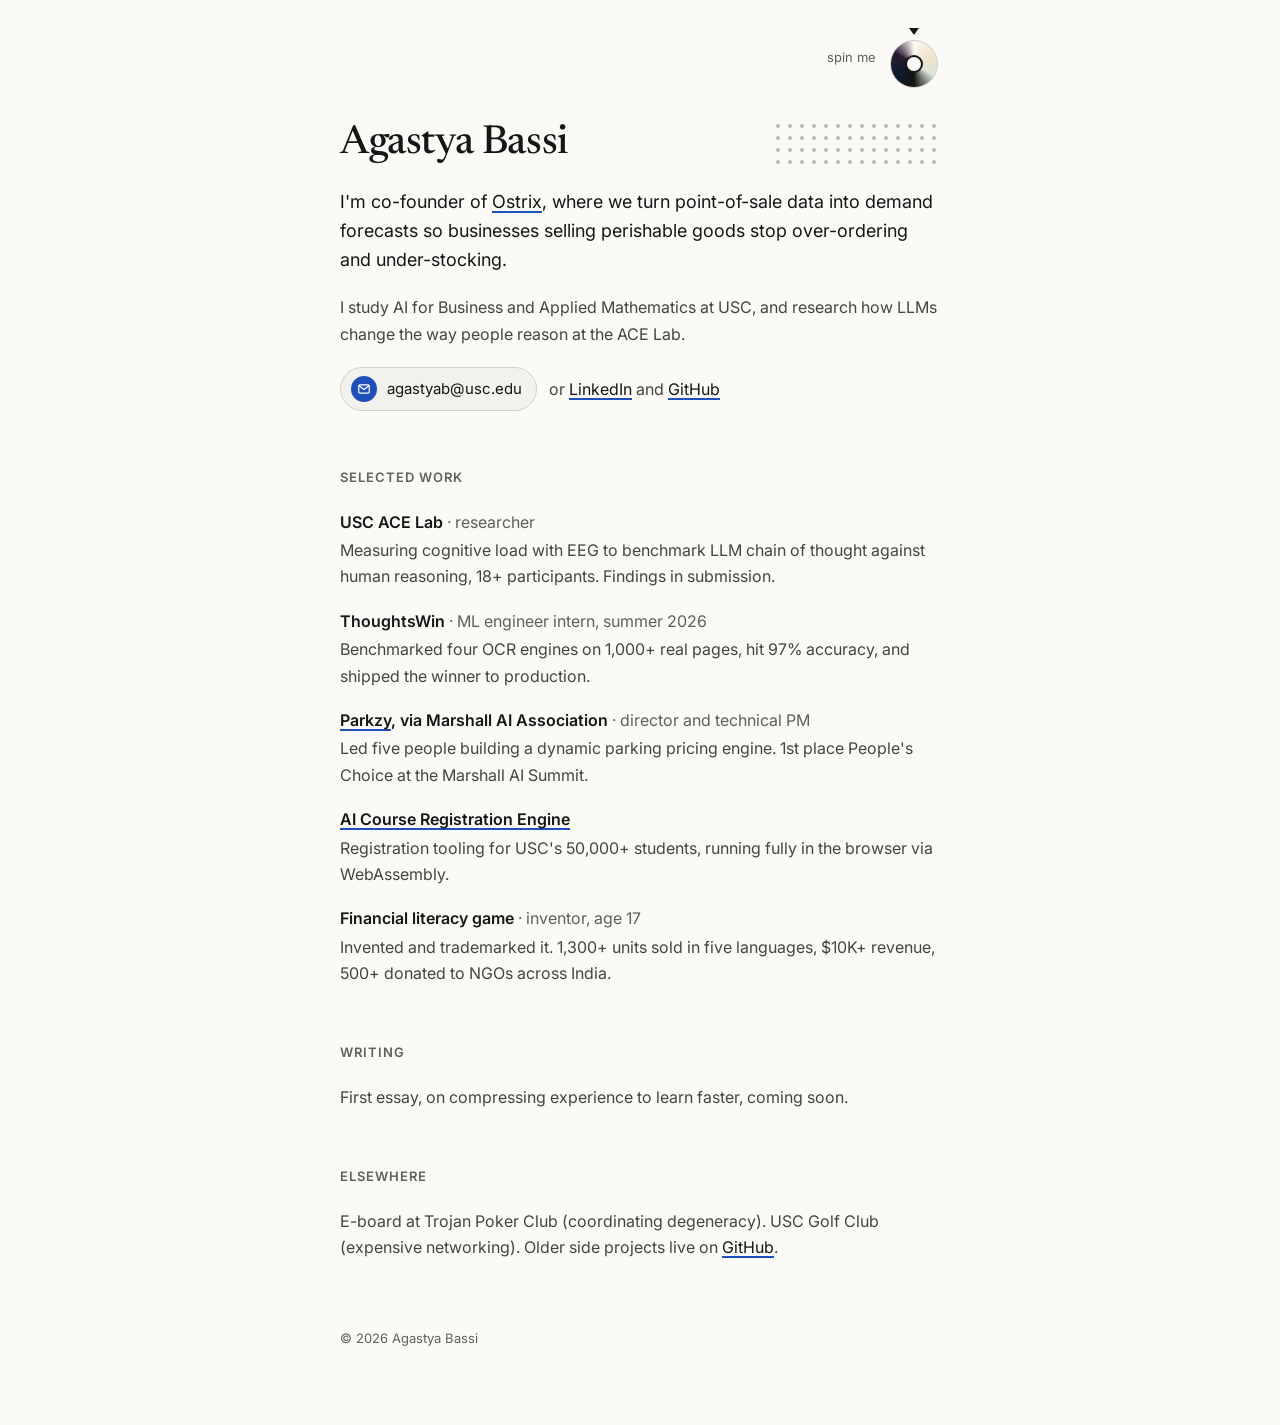
==== commit ec929648: "Add color wheel, copy-email button, dot grid, and hidden golf putt Co-Authored-By: Claude Opus 5.5 <" ====
--- a/index.html
+++ b/index.html
@@ -3,22 +3,47 @@
 <head>
 <meta charset="UTF-8"/>
 <meta name="viewport" content="width=device-width, initial-scale=1"/>
-<meta name="color-scheme" content="light"/>
 <title>Agastya Bassi</title>
 <meta name="description" content="Agastya Bassi, co-founder of Ostrix. Studies AI for Business and Applied Mathematics at USC."/>
+<meta property="og:title" content="Agastya Bassi"/>
+<meta property="og:description" content="Co-founder of Ostrix. AI for Business and Applied Mathematics at USC."/>
 <link rel="preconnect" href="https://fonts.googleapis.com"/>
 <link rel="preconnect" href="https://fonts.gstatic.com" crossorigin/>
-<link href="https://fonts.googleapis.com/css2?family=Inter:wght@400;600&family=Newsreader:opsz,wght@6..72,500&display=swap" rel="stylesheet"/>
+<link href="https://fonts.googleapis.com/css2?family=Inter:wght@400;500;600&family=Newsreader:opsz,wght@6..72,500&display=swap" rel="stylesheet"/>
 <link rel="stylesheet" href="/style.css"/>
+<script defer src="/main.js"></script>
 </head>
 <body>
+
+<div class="topbar">
+  <span class="hint" id="wheel-hint">spin me</span>
+  <div class="wheel-wrap">
+    <span class="notch" aria-hidden="true"></span>
+    <button type="button" class="wheel" id="wheel" aria-label="Color wheel. Drag or flick to spin, or use arrow keys.">
+      <span class="hub" aria-hidden="true"></span>
+    </button>
+  </div>
+</div>
+
 <main>
 
 <header>
-  <h1>Agastya Bassi</h1>
+  <div class="name-row">
+    <h1>Agastya Bassi</h1>
+    <div class="dots" id="dots" aria-hidden="true"></div>
+  </div>
   <p class="lede">I'm co-founder of <a href="https://ostrix.co">Ostrix</a>, where we turn point-of-sale data into demand forecasts so businesses selling perishable goods stop over-ordering and under-stocking.</p>
   <p>I study AI for Business and Applied Mathematics at USC, and research how LLMs change the way people reason at the ACE Lab.</p>
-  <p>Reach me at <a href="mailto:agastyab@usc.edu">agastyab [at] usc [dot] edu</a>, or on <a href="https://www.linkedin.com/in/agastya-bassi/">LinkedIn</a> and <a href="https://github.com/agastya-bassi">GitHub</a>.</p>
+  <div class="contact">
+    <button type="button" class="email" id="email" aria-label="Copy email address agastyab@usc.edu">
+      <span class="email-icon" aria-hidden="true">
+        <svg class="i-mail" width="14" height="14" viewBox="0 0 24 24" fill="none" stroke="currentColor" stroke-width="2" stroke-linecap="round" stroke-linejoin="round"><rect x="3" y="5" width="18" height="14" rx="2"/><path d="M3.5 6.5l8.5 6.5 8.5-6.5"/></svg>
+        <svg class="i-check" width="14" height="14" viewBox="0 0 24 24" fill="none" stroke="currentColor" stroke-width="2.4" stroke-linecap="round" stroke-linejoin="round"><path d="M5 12.5l4.5 4.5L19 7.5"/></svg>
+      </span>
+      <span class="email-label" id="email-label">agastyab@usc.edu</span>
+    </button>
+    <span>or <a href="https://www.linkedin.com/in/agastya-bassi/">LinkedIn</a> and <a href="https://github.com/agastya-bassi">GitHub</a></span>
+  </div>
 </header>
 
 <section>
@@ -49,17 +74,30 @@
 
 <section>
   <h2>Writing</h2>
-  <ol class="writing">
-    <!-- ESSAY -->
-  </ol>
+  <p class="muted">First essay, on compressing experience to learn faster, coming soon.</p>
 </section>
 
 <section>
   <h2>Elsewhere</h2>
-  <p>E-board at Trojan Poker Club (coordinating degeneracy). USC Golf Club (expensive networking). Older side projects live on <a href="https://github.com/agastya-bassi">GitHub</a>.</p>
+  <p class="muted">E-board at Trojan Poker Club (coordinating degeneracy). USC Golf Club (expensive networking). Older side projects live on <a href="https://github.com/agastya-bassi">GitHub</a>.</p>
 </section>
 
-<footer>© 2026 Agastya Bassi</footer>
+<footer>
+  <button type="button" class="copyright" id="golf-toggle" title="fore?" aria-expanded="false" aria-controls="golf">© 2026 Agastya Bassi</button>
+  <div class="golf" id="golf" hidden>
+    <div class="green" id="green">
+      <span class="hole" id="hole"></span>
+      <span class="pole" id="pole"></span>
+      <span class="flag" id="flag"></span>
+      <span class="aim" id="aim"></span>
+      <span class="ball" id="ball"></span>
+    </div>
+    <div class="golf-bar">
+      <span id="golf-msg">Drag back from anywhere and release to putt.</span>
+      <button type="button" class="next" id="next-hole" hidden>Next hole</button>
+    </div>
+  </div>
+</footer>
 
 </main>
 </body>
--- a/style.css
+++ b/style.css
@@ -1,28 +1,71 @@
+:root{
+  --bg:#FBFAF7;--ink:#161616;--accent:#1F4FB8;--on-accent:#FFFFFF;
+  --muted:#474747;--faint:#5A5A5A;--line:#DDD9D0;--chip:#FFFFFF;--dot:#CFCBC2;
+  --wheel:conic-gradient(from 0deg,#FBFAF7 0deg,#F1E3CC 60deg,#DAE6D8 120deg,#141413 180deg,#0F1B2D 240deg,#2A1A2E 300deg,#FBFAF7 360deg);
+}
+@media (prefers-color-scheme:dark){
+  :root{--bg:#141413;--ink:#F2F0EB;--accent:#8FB0FF;--on-accent:#111111;--muted:#C4C1BA;--faint:#A9A59D;--line:#34332F;--chip:#1C1C1A;--dot:#4A4945}
+}
 *{box-sizing:border-box}
-body{margin:0;background:#FBFAF7;color:#1A1A1A;font-family:Inter,system-ui,sans-serif;font-size:16px;line-height:1.65;-webkit-font-smoothing:antialiased}
-main{max-width:600px;margin:0 auto;padding:96px 20px 80px;display:flex;flex-direction:column;gap:56px}
-a{color:#1F4FB8;text-decoration:underline;text-decoration-thickness:1px;text-underline-offset:3px}
-a:hover{color:#123A8C}
+html{background:var(--bg)}
+body{margin:0;background:var(--bg);color:var(--ink);font-family:Inter,system-ui,sans-serif;font-size:16px;line-height:1.65;-webkit-font-smoothing:antialiased;padding:28px 20px 64px}
+a{color:var(--ink);text-decoration:underline;text-decoration-color:var(--accent);text-decoration-thickness:1.5px;text-underline-offset:3px}
+a:hover{opacity:.75}
+button{font:inherit}
+:focus-visible{outline:2px solid var(--accent);outline-offset:3px}
+
+.topbar{max-width:600px;margin:0 auto;display:flex;justify-content:flex-end;align-items:center;gap:12px}
+.hint{font-size:13px;color:var(--faint);transition:opacity .4s}
+.hint.gone{opacity:0}
+.wheel-wrap{position:relative;width:52px;height:60px;display:flex;align-items:flex-end;justify-content:center}
+.notch{position:absolute;top:0;left:50%;margin-left:-5px;border-left:5px solid transparent;border-right:5px solid transparent;border-top:7px solid var(--ink)}
+.wheel{width:48px;height:48px;border-radius:50%;padding:0;border:1px solid var(--line);background:var(--wheel);cursor:grab;touch-action:none;display:flex;align-items:center;justify-content:center}
+.wheel:active{cursor:grabbing}
+.hub{width:18px;height:18px;border-radius:50%;background:var(--bg);border:2px solid var(--ink)}
+
+main{max-width:600px;margin:32px auto 0;display:flex;flex-direction:column;gap:56px}
+header{display:flex;flex-direction:column;gap:20px}
+header p{margin:0;color:var(--muted)}
+header .lede{font-size:18px;line-height:1.6;color:var(--ink)}
+.name-row{display:flex;justify-content:space-between;align-items:center;gap:24px;flex-wrap:wrap}
 h1{margin:0;font-family:Newsreader,Georgia,serif;font-weight:500;font-size:40px;line-height:1.15;letter-spacing:-.01em}
-h2{margin:0 0 20px;font-size:13px;font-weight:600;letter-spacing:.08em;text-transform:uppercase;color:#5C5C5C}
-header{display:flex;flex-direction:column;gap:20px}
-header p{margin:0;color:#4A4A4A}
-header .lede{font-size:18px;line-height:1.6;color:#1A1A1A}
-section p{margin:0;color:#4A4A4A}
+h2{margin:0 0 20px;font-size:13px;font-weight:600;letter-spacing:.08em;text-transform:uppercase;color:var(--faint)}
+
+.dots{width:168px;height:48px;position:relative;cursor:crosshair}
+.dots span{position:absolute;width:4px;height:4px;margin:-2px 0 0 -2px;border-radius:50%;background:var(--dot);transition:transform .12s ease-out}
+.dots span.on{background:var(--accent)}
+
+.contact{display:flex;align-items:center;gap:12px;flex-wrap:wrap;color:var(--muted)}
+.email{display:inline-flex;align-items:center;gap:10px;min-height:44px;padding:8px 14px 8px 10px;border-radius:999px;border:1px solid var(--line);background:var(--chip);color:var(--ink);font-size:15px;cursor:pointer}
+.email-icon{display:inline-flex;width:26px;height:26px;border-radius:50%;align-items:center;justify-content:center;background:var(--accent);color:var(--on-accent);transition:transform .25s cubic-bezier(.3,1.6,.5,1)}
+.email:hover .email-icon{transform:translateY(-2px) rotate(-12deg)}
+.email .i-check{display:none}
+.email.copied .i-check{display:block}
+.email.copied .i-mail{display:none}
+.email.copied .email-icon{transform:scale(1.1)}
+
+section p{margin:0}
+.muted{color:var(--muted)}
 .work{margin:0;padding:0;list-style:none;display:flex;flex-direction:column;gap:18px}
 .work li{display:flex;flex-direction:column;gap:2px}
 .title{font-weight:600}
-.meta{font-weight:400;color:#5C5C5C}
-.desc{color:#4A4A4A}
-.writing{margin:0;padding-left:20px;display:flex;flex-direction:column;gap:8px}
-.date{color:#5C5C5C}
-footer{font-size:13px;color:#5C5C5C}
+.meta{font-weight:400;color:var(--faint)}
+.desc{color:var(--muted)}
 
-/* essay pages */
-article{display:flex;flex-direction:column;gap:20px}
-article h1{font-size:34px}
-article .byline{margin:0;color:#5C5C5C;font-size:14px}
-article p{margin:0;font-size:17px;line-height:1.75}
-article h3{margin:16px 0 0;font-size:18px;font-weight:600}
-.back{font-size:14px}
-@media (max-width:480px){main{padding-top:56px}h1{font-size:34px}}
+footer{display:flex;flex-direction:column;gap:16px}
+.copyright{align-self:flex-start;background:none;border:0;padding:0;min-height:44px;font-size:13px;color:var(--faint);cursor:pointer}
+.golf{display:flex;flex-direction:column;gap:10px}
+.golf[hidden]{display:none}
+.green{position:relative;width:360px;max-width:100%;height:150px;border-radius:14px;overflow:hidden;background:repeating-linear-gradient(90deg,#3F8350 0 30px,#47905A 30px 60px);box-shadow:inset 0 0 0 6px #2E6B3C;cursor:crosshair;touch-action:none;user-select:none;-webkit-user-select:none}
+.green span{position:absolute}
+.hole{width:16px;height:16px;margin:-8px 0 0 -8px;border-radius:50%;background:#10170F;box-shadow:inset 0 2px 3px rgba(0,0,0,.6)}
+.pole{width:2px;height:34px;margin-top:-34px;background:#F2F0EB}
+.flag{margin:-34px 0 0 2px;border-top:6px solid transparent;border-bottom:6px solid transparent;border-left:12px solid #E0473A}
+.aim{height:0;border-top:2px dashed rgba(255,255,255,.85);transform-origin:0 0;display:none}
+.ball{width:10px;height:10px;margin:-5px 0 0 -5px;border-radius:50%;background:#FFF;box-shadow:0 1px 2px rgba(0,0,0,.4);transition:width .15s,height .15s,margin .15s}
+.ball.sunk{width:7px;height:7px;margin:-3.5px 0 0 -3.5px}
+.golf-bar{display:flex;align-items:center;gap:16px;font-size:13px;color:var(--faint)}
+.next{min-height:44px;padding:0 14px;border-radius:999px;border:1px solid var(--line);background:var(--chip);color:var(--ink);font-size:13px;cursor:pointer}
+.next[hidden]{display:none}
+
+@media (max-width:480px){main{margin-top:16px}h1{font-size:34px}}
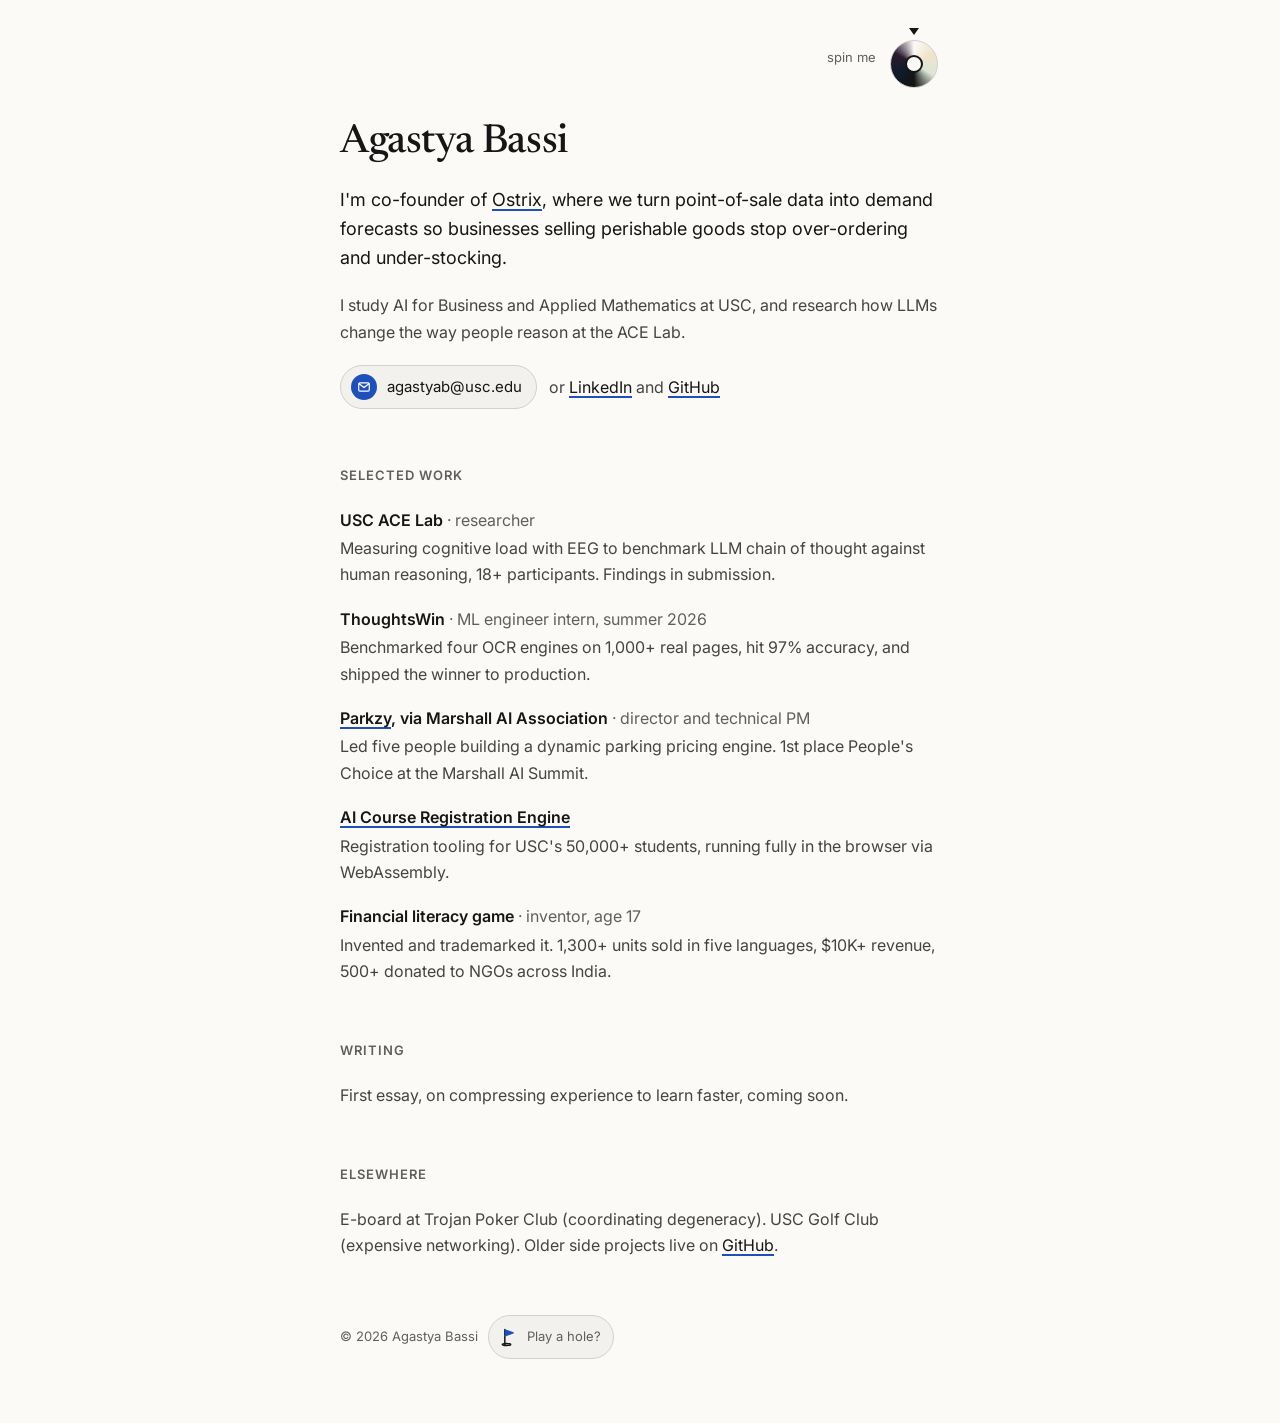
==== commit 70982bde: "Swap dot grid for Hindi name reveal, add visible golf flag button Co-Authored-By: Claude Opus 5.5 <n" ====
--- a/index.html
+++ b/index.html
@@ -9,7 +9,7 @@
 <meta property="og:description" content="Co-founder of Ostrix. AI for Business and Applied Mathematics at USC."/>
 <link rel="preconnect" href="https://fonts.googleapis.com"/>
 <link rel="preconnect" href="https://fonts.gstatic.com" crossorigin/>
-<link href="https://fonts.googleapis.com/css2?family=Inter:wght@400;500;600&family=Newsreader:opsz,wght@6..72,500&display=swap" rel="stylesheet"/>
+<link href="https://fonts.googleapis.com/css2?family=Inter:wght@400;500;600&family=Newsreader:opsz,wght@6..72,500&family=Tiro+Devanagari+Hindi&display=swap" rel="stylesheet"/>
 <link rel="stylesheet" href="/style.css"/>
 <script defer src="/main.js"></script>
 </head>
@@ -28,10 +28,7 @@
 <main>
 
 <header>
-  <div class="name-row">
-    <h1>Agastya Bassi</h1>
-    <div class="dots" id="dots" aria-hidden="true"></div>
-  </div>
+  <h1><button type="button" class="name" id="name" aria-pressed="false" aria-label="Agastya Bassi, toggle Hindi spelling"><span class="en">Agastya Bassi</span><span class="hi" lang="hi" aria-hidden="true">अगस्त्य बस्सी</span></button></h1>
   <p class="lede">I'm co-founder of <a href="https://ostrix.co">Ostrix</a>, where we turn point-of-sale data into demand forecasts so businesses selling perishable goods stop over-ordering and under-stocking.</p>
   <p>I study AI for Business and Applied Mathematics at USC, and research how LLMs change the way people reason at the ACE Lab.</p>
   <div class="contact">
@@ -83,7 +80,13 @@
 </section>
 
 <footer>
-  <button type="button" class="copyright" id="golf-toggle" title="fore?" aria-expanded="false" aria-controls="golf">© 2026 Agastya Bassi</button>
+  <div class="foot-row">
+    <span class="copyright">© 2026 Agastya Bassi</span>
+    <button type="button" class="golf-btn" id="golf-toggle" aria-expanded="false" aria-controls="golf" aria-label="Play a hole of golf">
+      <svg class="flag-icon" width="20" height="20" viewBox="0 0 24 24" fill="none" stroke="currentColor" stroke-width="1.8" stroke-linecap="round" stroke-linejoin="round" aria-hidden="true"><path d="M7 21V3"/><path class="pennant" d="M7 3.5l10 3.5-10 3.5" fill="currentColor"/><ellipse cx="9" cy="21" rx="5" ry="1.2"/></svg>
+      <span class="golf-tip">Play a hole?</span>
+    </button>
+  </div>
   <div class="golf" id="golf" hidden>
     <div class="green" id="green">
       <span class="hole" id="hole"></span>
--- a/style.css
+++ b/style.css
@@ -27,13 +27,20 @@
 header{display:flex;flex-direction:column;gap:20px}
 header p{margin:0;color:var(--muted)}
 header .lede{font-size:18px;line-height:1.6;color:var(--ink)}
-.name-row{display:flex;justify-content:space-between;align-items:center;gap:24px;flex-wrap:wrap}
 h1{margin:0;font-family:Newsreader,Georgia,serif;font-weight:500;font-size:40px;line-height:1.15;letter-spacing:-.01em}
+.name{display:inline-grid;font:inherit;letter-spacing:inherit;color:inherit;background:none;border:0;padding:0;cursor:pointer;text-align:left}
+.name span{grid-area:1/1;transition:opacity .35s ease,transform .35s ease,filter .35s ease}
+.name .hi{font-family:'Tiro Devanagari Hindi',Newsreader,serif;font-weight:400;opacity:0;transform:translateY(6px);filter:blur(4px)}
+.name.flip .en{opacity:0;transform:translateY(-6px);filter:blur(4px)}
+.name.flip .hi{opacity:1;transform:none;filter:none}
+@media (hover:hover){
+  .name:hover .en{opacity:0;transform:translateY(-6px);filter:blur(4px)}
+  .name:hover .hi{opacity:1;transform:none;filter:none}
+  .name.flip:hover .en{opacity:1;transform:none;filter:none}
+  .name.flip:hover .hi{opacity:0;transform:translateY(6px);filter:blur(4px)}
+}
 h2{margin:0 0 20px;font-size:13px;font-weight:600;letter-spacing:.08em;text-transform:uppercase;color:var(--faint)}
 
-.dots{width:168px;height:48px;position:relative;cursor:crosshair}
-.dots span{position:absolute;width:4px;height:4px;margin:-2px 0 0 -2px;border-radius:50%;background:var(--dot);transition:transform .12s ease-out}
-.dots span.on{background:var(--accent)}
 
 .contact{display:flex;align-items:center;gap:12px;flex-wrap:wrap;color:var(--muted)}
 .email{display:inline-flex;align-items:center;gap:10px;min-height:44px;padding:8px 14px 8px 10px;border-radius:999px;border:1px solid var(--line);background:var(--chip);color:var(--ink);font-size:15px;cursor:pointer}
@@ -53,7 +60,14 @@
 .desc{color:var(--muted)}
 
 footer{display:flex;flex-direction:column;gap:16px}
-.copyright{align-self:flex-start;background:none;border:0;padding:0;min-height:44px;font-size:13px;color:var(--faint);cursor:pointer}
+.foot-row{display:flex;align-items:center;gap:10px}
+.copyright{font-size:13px;color:var(--faint)}
+.golf-btn{display:inline-flex;align-items:center;gap:8px;min-height:44px;min-width:44px;padding:0 12px 0 10px;border-radius:999px;border:1px solid var(--line);background:var(--chip);color:var(--ink);cursor:pointer}
+.golf-tip{font-size:13px;color:var(--faint)}
+.golf-btn[aria-expanded="true"] .golf-tip{display:none}
+.golf-btn[aria-expanded="true"]{padding:0 10px}
+.flag-icon .pennant{color:var(--accent);transform-origin:7px 7px;transition:transform .3s cubic-bezier(.3,1.6,.5,1)}
+.golf-btn:hover .pennant{transform:skewY(-12deg) scaleX(1.1)}
 .golf{display:flex;flex-direction:column;gap:10px}
 .golf[hidden]{display:none}
 .green{position:relative;width:360px;max-width:100%;height:150px;border-radius:14px;overflow:hidden;background:repeating-linear-gradient(90deg,#3F8350 0 30px,#47905A 30px 60px);box-shadow:inset 0 0 0 6px #2E6B3C;cursor:crosshair;touch-action:none;user-select:none;-webkit-user-select:none}
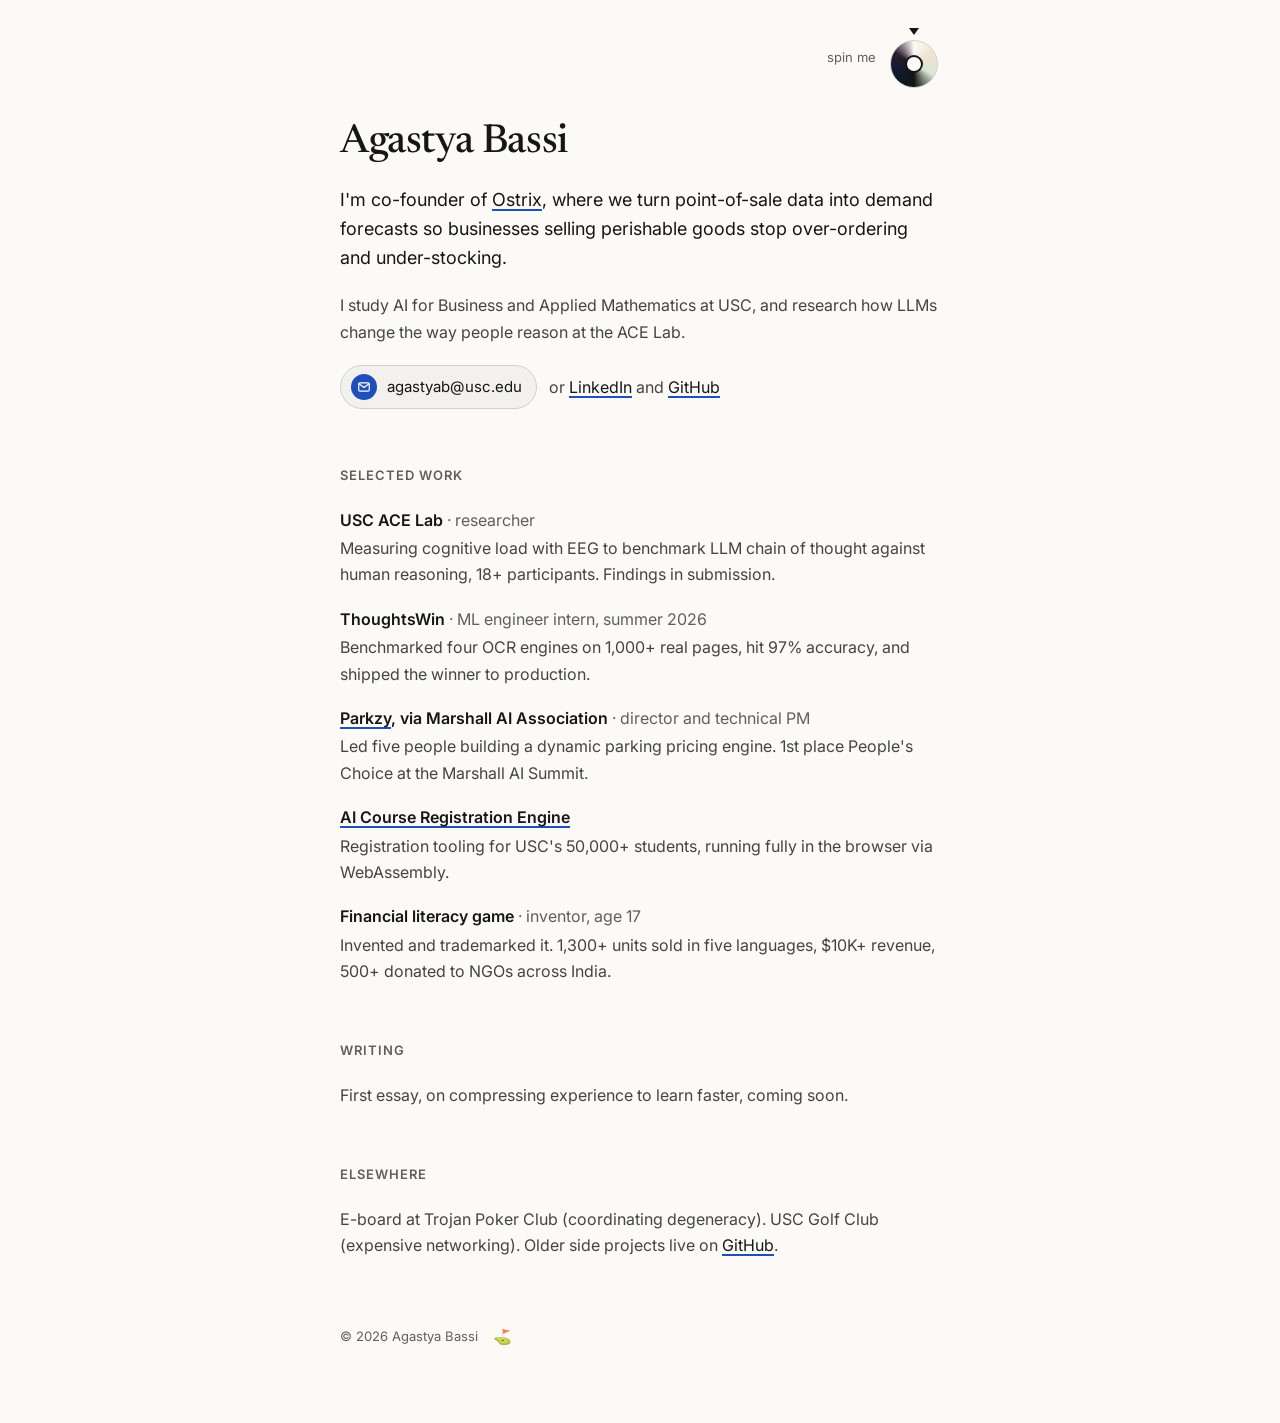
==== commit d5fc8591: "Remove Hindi name reveal, shrink golf button to a flag, add 3-hole course with walls, sand and water" ====
--- a/index.html
+++ b/index.html
@@ -9,7 +9,7 @@
 <meta property="og:description" content="Co-founder of Ostrix. AI for Business and Applied Mathematics at USC."/>
 <link rel="preconnect" href="https://fonts.googleapis.com"/>
 <link rel="preconnect" href="https://fonts.gstatic.com" crossorigin/>
-<link href="https://fonts.googleapis.com/css2?family=Inter:wght@400;500;600&family=Newsreader:opsz,wght@6..72,500&family=Tiro+Devanagari+Hindi&display=swap" rel="stylesheet"/>
+<link href="https://fonts.googleapis.com/css2?family=Inter:wght@400;500;600&family=Newsreader:opsz,wght@6..72,500&display=swap" rel="stylesheet"/>
 <link rel="stylesheet" href="/style.css"/>
 <script defer src="/main.js"></script>
 </head>
@@ -28,7 +28,7 @@
 <main>
 
 <header>
-  <h1><button type="button" class="name" id="name" aria-pressed="false" aria-label="Agastya Bassi, toggle Hindi spelling"><span class="en">Agastya Bassi</span><span class="hi" lang="hi" aria-hidden="true">अगस्त्य बस्सी</span></button></h1>
+  <h1>Agastya Bassi</h1>
   <p class="lede">I'm co-founder of <a href="https://ostrix.co">Ostrix</a>, where we turn point-of-sale data into demand forecasts so businesses selling perishable goods stop over-ordering and under-stocking.</p>
   <p>I study AI for Business and Applied Mathematics at USC, and research how LLMs change the way people reason at the ACE Lab.</p>
   <div class="contact">
@@ -82,10 +82,7 @@
 <footer>
   <div class="foot-row">
     <span class="copyright">© 2026 Agastya Bassi</span>
-    <button type="button" class="golf-btn" id="golf-toggle" aria-expanded="false" aria-controls="golf" aria-label="Play a hole of golf">
-      <svg class="flag-icon" width="20" height="20" viewBox="0 0 24 24" fill="none" stroke="currentColor" stroke-width="1.8" stroke-linecap="round" stroke-linejoin="round" aria-hidden="true"><path d="M7 21V3"/><path class="pennant" d="M7 3.5l10 3.5-10 3.5" fill="currentColor"/><ellipse cx="9" cy="21" rx="5" ry="1.2"/></svg>
-      <span class="golf-tip">Play a hole?</span>
-    </button>
+    <button type="button" class="golf-btn" id="golf-toggle" aria-expanded="false" aria-controls="golf" aria-label="Play a hole of golf" title="fore?">⛳</button>
   </div>
   <div class="golf" id="golf" hidden>
     <div class="green" id="green">
@@ -96,7 +93,8 @@
       <span class="ball" id="ball"></span>
     </div>
     <div class="golf-bar">
-      <span id="golf-msg">Drag back from anywhere and release to putt.</span>
+      <span class="golf-hole" id="golf-hole">Hole 1 · Par 3</span>
+      <span id="golf-msg">Drag back and release to putt.</span>
       <button type="button" class="next" id="next-hole" hidden>Next hole</button>
     </div>
   </div>
--- a/style.css
+++ b/style.css
@@ -28,17 +28,6 @@
 header p{margin:0;color:var(--muted)}
 header .lede{font-size:18px;line-height:1.6;color:var(--ink)}
 h1{margin:0;font-family:Newsreader,Georgia,serif;font-weight:500;font-size:40px;line-height:1.15;letter-spacing:-.01em}
-.name{display:inline-grid;font:inherit;letter-spacing:inherit;color:inherit;background:none;border:0;padding:0;cursor:pointer;text-align:left}
-.name span{grid-area:1/1;transition:opacity .35s ease,transform .35s ease,filter .35s ease}
-.name .hi{font-family:'Tiro Devanagari Hindi',Newsreader,serif;font-weight:400;opacity:0;transform:translateY(6px);filter:blur(4px)}
-.name.flip .en{opacity:0;transform:translateY(-6px);filter:blur(4px)}
-.name.flip .hi{opacity:1;transform:none;filter:none}
-@media (hover:hover){
-  .name:hover .en{opacity:0;transform:translateY(-6px);filter:blur(4px)}
-  .name:hover .hi{opacity:1;transform:none;filter:none}
-  .name.flip:hover .en{opacity:1;transform:none;filter:none}
-  .name.flip:hover .hi{opacity:0;transform:translateY(6px);filter:blur(4px)}
-}
 h2{margin:0 0 20px;font-size:13px;font-weight:600;letter-spacing:.08em;text-transform:uppercase;color:var(--faint)}
 
 
@@ -62,17 +51,19 @@
 footer{display:flex;flex-direction:column;gap:16px}
 .foot-row{display:flex;align-items:center;gap:10px}
 .copyright{font-size:13px;color:var(--faint)}
-.golf-btn{display:inline-flex;align-items:center;gap:8px;min-height:44px;min-width:44px;padding:0 12px 0 10px;border-radius:999px;border:1px solid var(--line);background:var(--chip);color:var(--ink);cursor:pointer}
-.golf-tip{font-size:13px;color:var(--faint)}
-.golf-btn[aria-expanded="true"] .golf-tip{display:none}
-.golf-btn[aria-expanded="true"]{padding:0 10px}
-.flag-icon .pennant{color:var(--accent);transform-origin:7px 7px;transition:transform .3s cubic-bezier(.3,1.6,.5,1)}
-.golf-btn:hover .pennant{transform:skewY(-12deg) scaleX(1.1)}
+.foot-row{gap:2px}
+.golf-btn{width:44px;height:44px;padding:0;border:0;background:none;font-size:15px;line-height:1;cursor:pointer;opacity:.75;transition:opacity .2s,transform .2s}
+.golf-btn:hover{opacity:1;transform:rotate(-10deg)}
+.obs{position:absolute}
+.wall{background:#E9E2CF;border-radius:3px;box-shadow:0 1px 2px rgba(0,0,0,.35)}
+.sand{background:#E7D3A1;border-radius:40%;box-shadow:inset 0 0 0 2px #D4BE85}
+.water{background:#3C7FB0;border-radius:45%;box-shadow:inset 0 0 0 3px #2F6893}
+.golf-hole{font-weight:600;color:var(--ink)}
 .golf{display:flex;flex-direction:column;gap:10px}
 .golf[hidden]{display:none}
 .green{position:relative;width:360px;max-width:100%;height:150px;border-radius:14px;overflow:hidden;background:repeating-linear-gradient(90deg,#3F8350 0 30px,#47905A 30px 60px);box-shadow:inset 0 0 0 6px #2E6B3C;cursor:crosshair;touch-action:none;user-select:none;-webkit-user-select:none}
 .green span{position:absolute}
-.hole{width:16px;height:16px;margin:-8px 0 0 -8px;border-radius:50%;background:#10170F;box-shadow:inset 0 2px 3px rgba(0,0,0,.6)}
+.hole{width:13px;height:13px;margin:-6.5px 0 0 -6.5px;z-index:1;border-radius:50%;background:#10170F;box-shadow:inset 0 2px 3px rgba(0,0,0,.6)}
 .pole{width:2px;height:34px;margin-top:-34px;background:#F2F0EB}
 .flag{margin:-34px 0 0 2px;border-top:6px solid transparent;border-bottom:6px solid transparent;border-left:12px solid #E0473A}
 .aim{height:0;border-top:2px dashed rgba(255,255,255,.85);transform-origin:0 0;display:none}
